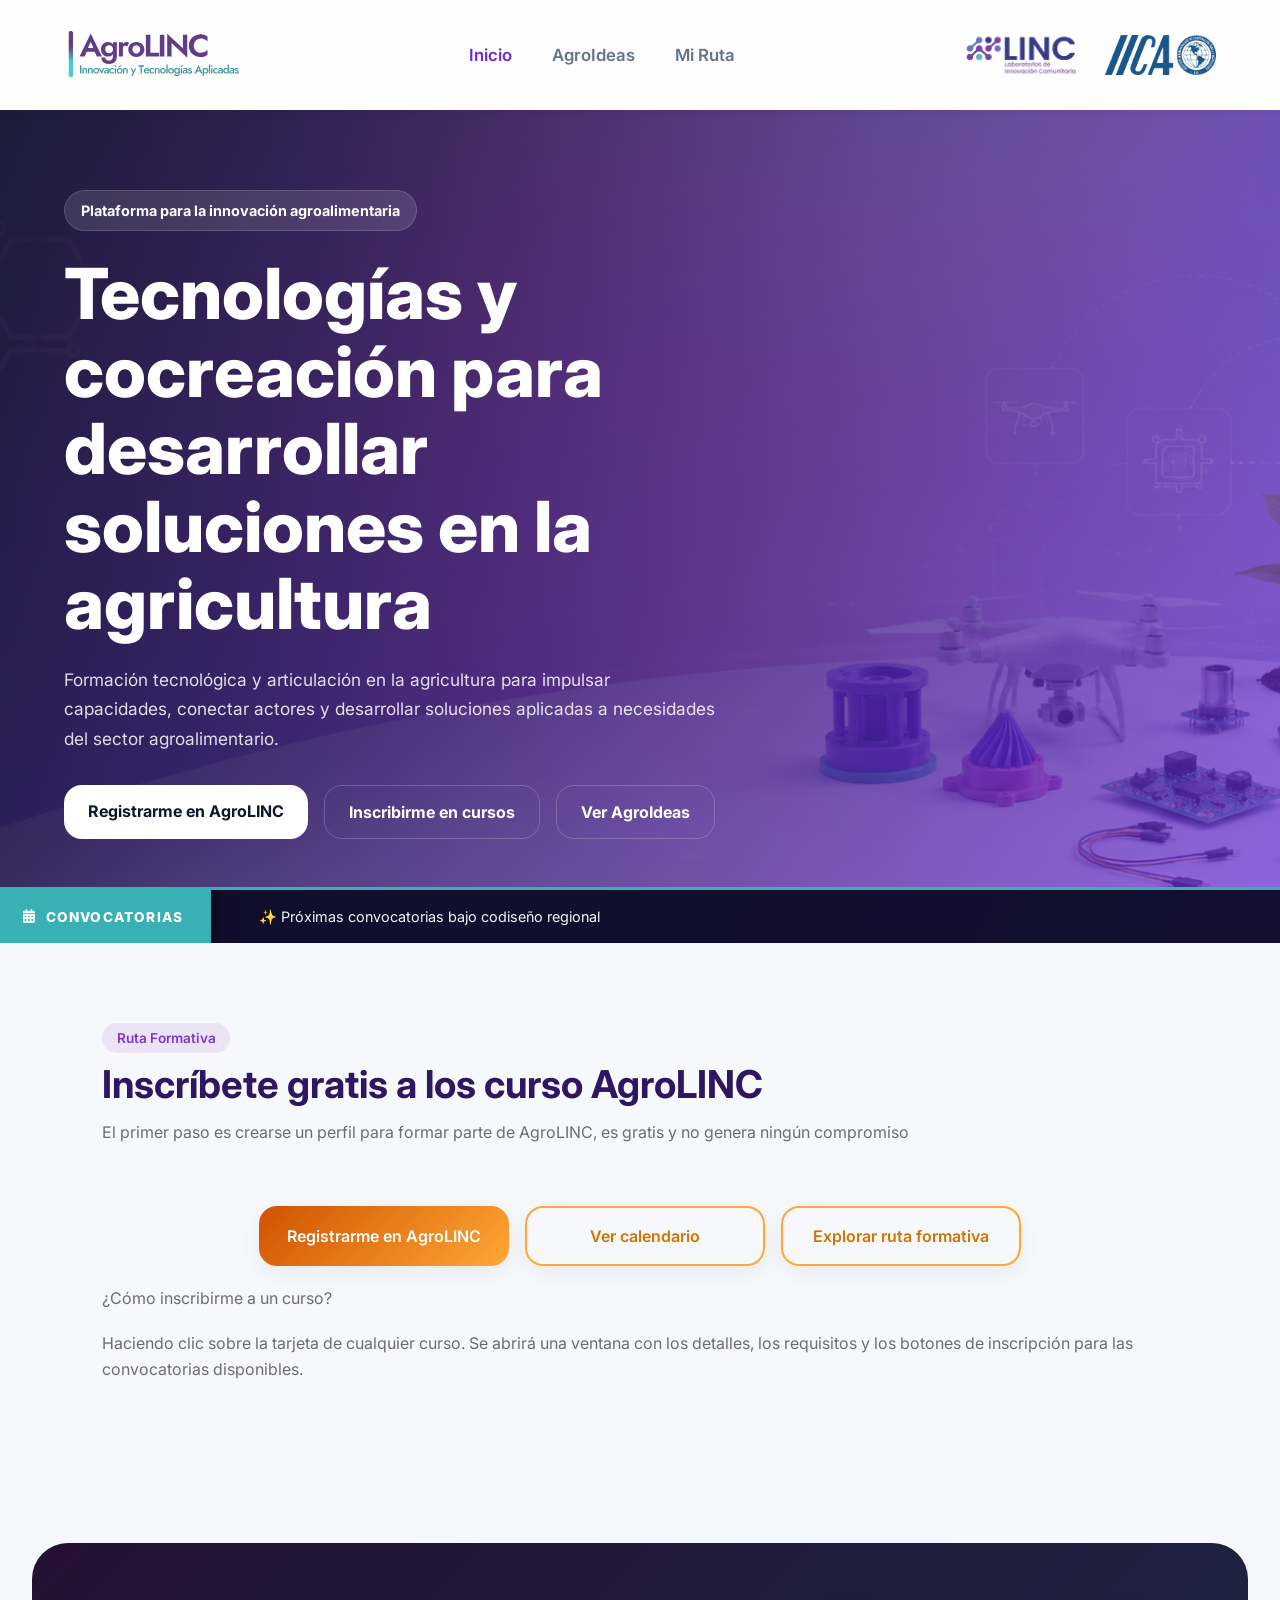
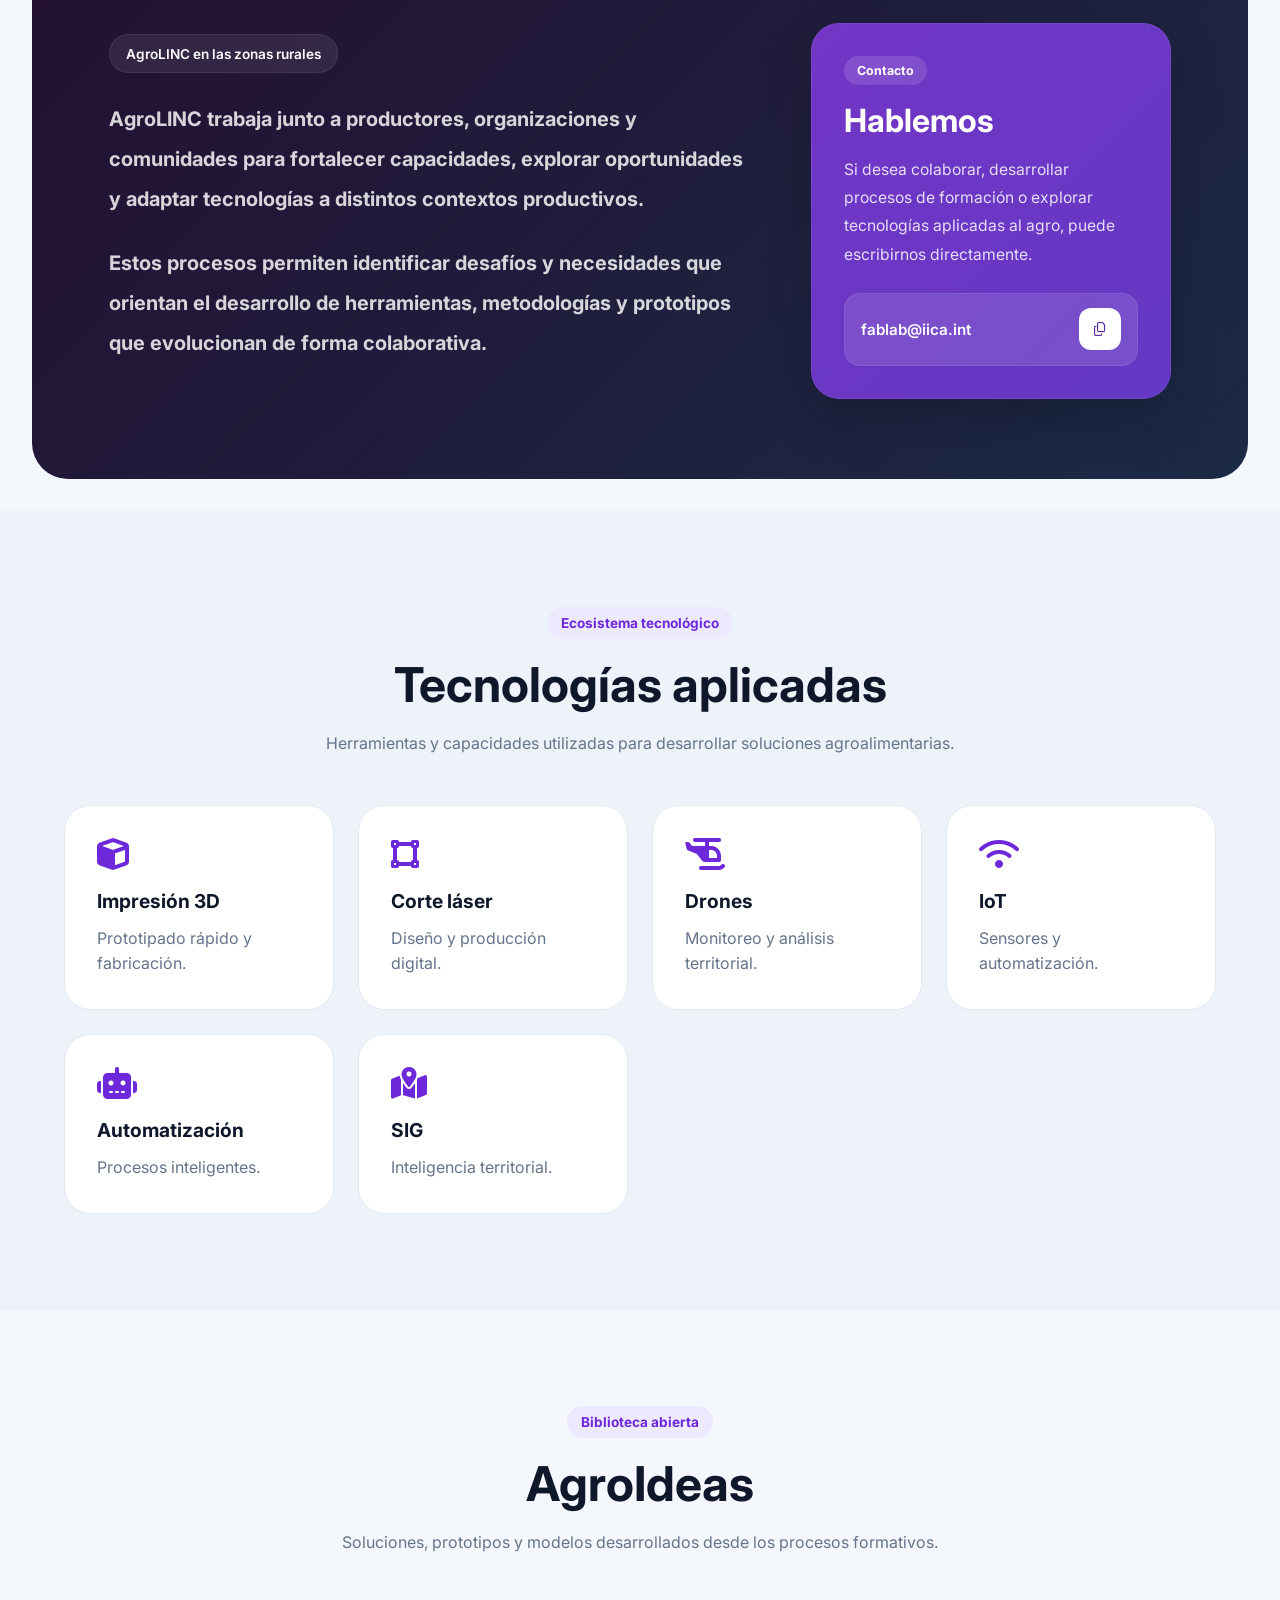
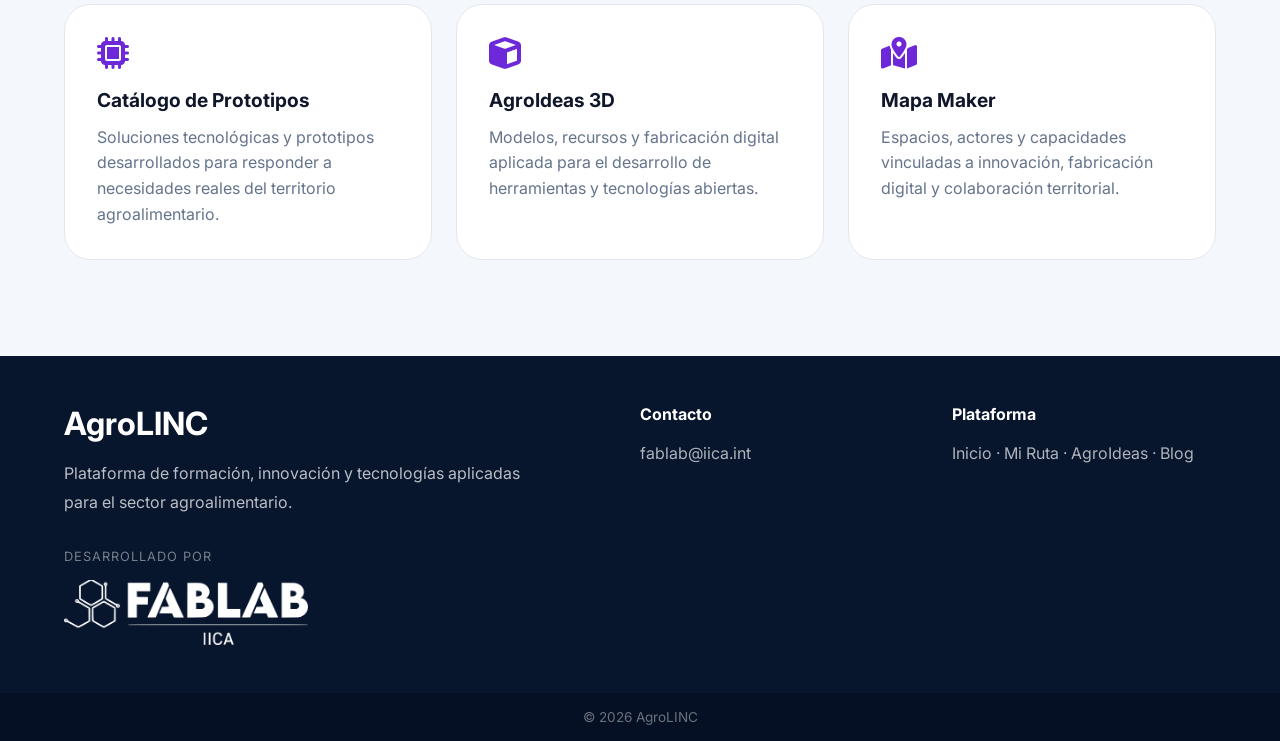
==== index.html @ 05f3bc38 "se mejora hero y barra de ultimos eventos" ====
<!DOCTYPE html>
<html lang="es">
  <head>
    <meta charset="UTF-8" />
    <meta name="viewport" content="width=device-width, initial-scale=1.0" />
    
    <title>AgroLINC | Plataforma de Innovación y Tecnologías Aplicadas – IICA</title>
    <meta name="description" content="AgroLINC es una plataforma enfocada en innovación, agricultura digital y gestión del conocimiento para el sector agroalimentario.">
    <link rel="canonical" href="https://fablabiica.github.io/AgroLINC/">
  
    <script type="application/ld+json">
    {
      "@context": "https://schema.org",
      "@type": "WebSite",
      "name": "AgroLINC",
      "alternateName": ["AgroLINC IICA", "Agrolinc"],
      "url": "https://fablabiica.github.io/AgroLINC/"
    }
    </script>
  
    <script type="application/ld+json">
    {
      "@context": "https://schema.org",
      "@type": "Organization",
      "name": "AgroLINC",
      "url": "https://fablabiica.github.io/AgroLINC/",
      "logo": "https://fablabiica.github.io/AgroLINC/assets/icons/favicon-512.png",
      "description": "Plataforma de Innovación y Agricultura Digital"
    }
    </script>
  
    <link rel="icon" href="./favicon.ico" sizes="any">
    <link rel="shortcut icon" href="./favicon.ico" type="image/x-icon">
    
    <link rel="icon" type="image/png" sizes="48x48" href="./assets/icons/favicon-192.png"> 
    <link rel="icon" type="image/png" sizes="192x192" href="./assets/icons/favicon-192.png">
    <link rel="icon" type="image/png" sizes="512x512" href="./assets/icons/favicon-512.png">
    <link rel="icon" type="image/svg+xml" href="./assets/icons/favicon.svg">
    
    <link rel="manifest" href="./manifest.json" />
    <meta name="application-name" content="AgroLINC">
    <meta itemprop="name" content="AgroLINC">
  
    <meta property="og:site_name" content="AgroLINC">
    <meta property="og:title" content="AgroLINC | Innovación y Tecnologías Aplicadas">
    <meta property="og:description" content="Plataforma para fortalecer capacidades e impulsar innovación agrícola.">
    <meta property="og:url" content="https://fablabiica.github.io/AgroLINC/">
    <meta property="og:type" content="website">
    
    <meta property="og:image" content="https://fablabiica.github.io/AgroLINC/assets/images/agrolinc.png">
    <meta property="og:image:type" content="image/png">
    <meta property="og:image:width" content="1200">
    <meta property="og:image:height" content="630">
  
    <link rel="preconnect" href="https://fonts.googleapis.com">
    <link rel="preconnect" href="https://fonts.gstatic.com" crossorigin>
    <link href="https://fonts.googleapis.com/css2?family=Inter:wght@400;500;600;700;800&display=swap" rel="stylesheet" />
    <link rel="stylesheet" href="https://cdnjs.cloudflare.com/ajax/libs/font-awesome/6.5.1/css/all.min.css" />
    <link rel="stylesheet" href="css/index.css" />
  </head>

<body>




<!-- HEADER -->
<header class="topbar">

  <div class="logo-wrap">
    <img
      src="assets/images/agrolinc.svg"
      alt="AgroLINC"
      class="institution-logo agrolinc-logo"
    >
  </div>

  <button class="menu-toggle" id="menuToggle" aria-label="Abrir menú">
    <span></span>
    <span></span>
    <span></span>
  </button>

  <nav class="nav" id="mainNav">
    <a href="#" class="active">Inicio</a>
    <a href="./agroideas.html">AgroIdeas</a>
    <a href="./ruta.html" >Mi Ruta</a>
    
  </nav>

  <div class="institution-right">
    <a href="https://www.micitt.go.cr/micitt/laboratorios-de-innovacion-comunitaria" target="_blank" rel="noopener noreferrer">
      <img
        src="assets/images/micitt.png"
        alt="Laboratorios LINC"
        class="institution-logo linc-logo"
      >
    </a>
    <a href="https://iica.int/es/" target="_blank" rel="noopener noreferrer">
      <img
        src="assets/images/iica-azul.png"
        alt="IICA"
        class="institution-logo iica-logo"
      >
    </a>
    
  </div>

</header>
  <!-- HERO -->
  <section class="hero">
  
    <div class="hero-overlay"></div>
  
    <div class="hero-grid">
  
      <div class="hero-content">
        <span class="hero-tag">
          Plataforma para la innovación agroalimentaria
        </span>
        <h1>
          Tecnologías y cocreación para desarrollar soluciones en la agricultura
        </h1>
        <p>
          Formación tecnológica y articulación en la agricultura para impulsar capacidades, conectar actores y desarrollar soluciones aplicadas a necesidades del sector agroalimentario.
        </p>
  
        <div class="hero-actions">
          <a href="https://forms.gle/3hsVm6HF35N531JG7" class="primary-btn">
            Registrarme en AgroLINC
          </a>
          <a href="#Inscripcion" class="secondary-btn">
            Inscribirme en cursos
          </a>
          <a href="./agroideas.html" class="secondary-btn">
            Ver AgroIdeas
          </a>
        </div>
      </div>
  
      <div class="hero-panel" id="kpiContainer">
        </div>
  
    </div> <div class="courses-ticker-wrap">
      <div class="ticker-title">
        <i class="fa-solid fa-calendar-days"></i> Convocatorias
      </div>
      <div class="ticker-track" id="tickerTrack">
        </div>
    </div>
  
  </section> 

  
 <!-- =========================================
     RUTA FORMATIVA | AgroLINC
========================================= -->

<section class="learning-path">

  <div class="path-header" id="Inscripcion">

    <span class="section-tag">
      Ruta Formativa
    </span>

    <h2>
      Inscríbete gratis a los curso AgroLINC
    </h2>

    <p>
      El primer paso es crearse un perfil para formar parte de AgroLINC, es gratis y no genera ningún compromiso
    </p>

    
<br>
<div class="acciones">
  <a
    href="https://forms.gle/3hsVm6HF35N531JG7"
    class="agrolinc-card-link agrolinc-card-link--principal"
    target="_blank"
  >
    Registrarme en AgroLINC
  </a>

  <a
    href="#"
    id="btnCalendario"
    data-img="assets/images/calendario.jpg"
    class="agrolinc-card-link"
  >
    Ver calendario
  </a>

  <a
    href="#"
    id="btnRuta"
    data-img="assets/images/ruta.jpg"
    class="agrolinc-card-link"
  >
    Explorar ruta formativa
  </a>
</div>
    <br>
    <p>
      ¿Cómo inscribirme a un curso? 
    </p>

    <br>

    <p>
      Haciendo clic sobre la tarjeta de cualquier curso. Se abrirá una ventana con los detalles, los requisitos y los botones de inscripción para las convocatorias disponibles.
    </p>

  </div>

  <!-- GRID -->
  <div
    class="path-grid"
    id="pathGrid"
  ></div>

</section>

<!-- =========================================
     MODAL
========================================= -->

<div
  class="course-modal"
  id="courseModal"
>

  <div class="modal-overlay"></div>

  <div class="modal-content">

    <button
      class="modal-close"
      id="closeModal"
    >
      <i class="fa-solid fa-xmark"></i>
    </button>

    <span
      class="modal-stage"
      id="modalStage"
    >
      Etapa 1
    </span>

    <h3 id="modalTitle">
      Curso
    </h3>

    <p
      class="modal-description"
      id="modalDescription"
    >
      Descripción del curso
    </p>

  </div>

</div>
  <!-- CONEXIÓN -->

  <div class="routes-connection">

    <div class="connection-layout">
  
      <!-- TEXTO -->
      <div class="connection-content">
  
        <span class="connection-badge">
          AgroLINC en las zonas rurales
        </span>
  
        <h2>
          AgroLINC trabaja junto a productores,
          organizaciones y comunidades para
          fortalecer capacidades, explorar
          oportunidades y adaptar tecnologías
          a distintos contextos productivos.
        </h2>
  
        <h2>
          Estos procesos permiten identificar
          desafíos y necesidades que orientan
          el desarrollo de herramientas,
          metodologías y prototipos que
          evolucionan de forma colaborativa.
        </h2>
  
      </div>
  
      <!-- CONTACTO -->
      <div class="contact-card">
  
        <span class="contact-label">
          Contacto
        </span>
  
        <h3>
          Hablemos
        </h3>
  
        <p>
          Si desea colaborar, desarrollar
          procesos de formación o explorar
          tecnologías aplicadas al agro,
          puede escribirnos directamente.
        </p>
  
        <div class="copy-mail">
  
          <span id="mailText">
            fablab@iica.int
          </span>
  
          <button
            class="copy-btn"
            id="copyBtn"
          >
            <i class="fa-regular fa-copy"></i>
          </button>
  
        </div>
  
      </div>
  
    </div>
  
  </div>

</section>

  <!-- TECNOLOGIAS -->
  <section class="section alt-section">

    <div class="section-title">

      <span class="section-badge">
        Ecosistema tecnológico
      </span>

      <h2>
        Tecnologías aplicadas
      </h2>

      <p>
        Herramientas y capacidades utilizadas para
        desarrollar soluciones agroalimentarias.
      </p>

    </div>

    <div class="tech-grid">

      <div class="tech-card">

        <i class="fa-solid fa-cube"></i>

        <h4>Impresión 3D</h4>

        <p>
          Prototipado rápido y fabricación.
        </p>

      </div>

      <div class="tech-card">

        <i class="fa-solid fa-vector-square"></i>

        <h4>Corte láser</h4>

        <p>
          Diseño y producción digital.
        </p>

      </div>

      <div class="tech-card">

        <i class="fa-solid fa-helicopter"></i>

        <h4>Drones</h4>

        <p>
          Monitoreo y análisis territorial.
        </p>

      </div>

      <div class="tech-card">

        <i class="fa-solid fa-wifi"></i>

        <h4>IoT</h4>

        <p>
          Sensores y automatización.
        </p>

      </div>

      <div class="tech-card">

        <i class="fa-solid fa-robot"></i>

        <h4>Automatización</h4>

        <p>
          Procesos inteligentes.
        </p>

      </div>

      <div class="tech-card">

        <i class="fa-solid fa-map-location-dot"></i>

        <h4>SIG</h4>

        <p>
          Inteligencia territorial.
        </p>

      </div>

    </div>

  </section>

  <!-- AGROIDEAS -->
  <section class="section" id="ideas">

    <div class="section-title">

      <span class="section-badge">
        Biblioteca abierta
      </span>

      <h2>
        AgroIdeas
      </h2>

      <p>
        Soluciones, prototipos y modelos
        desarrollados desde los procesos formativos.
      </p>

    </div>

    

    <div class="tech-grid">

      <div class="tech-card">

        <i class="fa-solid fa-microchip"></i>
  
        <h4>Catálogo de Prototipos</h4>
  
        <p>
          Soluciones tecnológicas y prototipos desarrollados para responder a necesidades reales del territorio agroalimentario.
        </p>
  
      </div>

      <div class="tech-grid">

        <div class="tech-card">
  
          <i class="fa-solid fa-cube"></i>
    
          <h4>AgroIdeas 3D</h4>
    
          <p>
            Modelos, recursos y fabricación digital aplicada para el desarrollo de herramientas y tecnologías abiertas.
          </p>
    
        </div>
  
      </div>

      <div class="tech-grid">

        <div class="tech-card">
  
          <i class="fa-solid fa-map-location-dot"></i>
    
          <h4>Mapa Maker</h4>
    
          <p>
            Espacios, actores y capacidades vinculadas a innovación, fabricación digital y colaboración territorial.
          </p>
    
        </div>
  
      </div>

    </div>

  </section>

  <!-- TERRITORIO -->
  <!-- <section class="section alt-section" id="territorio">

    <div class="territory-box">

      <div class="territory-content">

        <span class="section-badge">
          Territorio conectado
        </span>

        <h2>
          Innovación conectada
          al territorio
        </h2>

        <p>
          AgroLINC integra formación,
          tecnología y oportunidades
          reales para fortalecer capacidades
          locales y procesos de innovación.
        </p>

      </div>

      <div class="territory-visual">

        <div class="node node-1"></div>
        <div class="node node-2"></div>
        <div class="node node-3"></div>

      </div>

    </div>

  </section> -->

  <!-- FOOTER -->
  <footer class="footer">

    <div class="footer-brand">
  
      <h3>
        AgroLINC
      </h3>
  
      <p>
        Plataforma de formación, innovación y tecnologías aplicadas para el sector agroalimentario.
      </p>
  
      <div class="footer-institution">
  
        <span>
          Desarrollado por
        </span>
  
        <div class="footer-logos">
  
          <img style="height: 65px;"
            src="assets/images/fablab.png"
            alt="FabLab"
          >
  
          
  
        </div>
  
      </div>
  
    </div>
  
    <div class="footer-col">
  
      <strong>
        Contacto
      </strong>
  
      <p>
        fablab@iica.int
      </p>
  
    </div>
  
    <div class="footer-col">
  
      <strong>
        Plataforma
      </strong>
  
      <p>
        Inicio · Mi Ruta · AgroIdeas · Blog
      </p>
  
    </div>
  
  </footer>
  
  <div class="footer-bottom">
  
    © 2026 AgroLINC
  
  </div>
  <script src="js/data.js"></script>
  <script src="js/index.js"></script>
</body>
</html>
---- css/index.css ----
/* =========================================================
   1. ROOT, RESETS & VARIABLES GLOBALES
========================================================= */
:root {
  --primary: #6d28d9;
  --primary-dark: #581c87;
  --accent: #06b6d4;
  --success: #10b981;
  --bg: #f4f7fb;
  --surface: #ffffff;
  --surface-2: #f8fafc;
  --text: #0f172a;
  --muted: #64748b;
  --border: #e2e8f0;
  --shadow: 0 10px 30px rgba(15, 23, 42, .06);
}

* {
  margin: 0;
  padding: 0;
  box-sizing: border-box;
}

html {
  scroll-behavior: smooth;
  scroll-padding-top: 7rem; 
}

body {
  font-family: 'Inter', sans-serif;
  background: var(--bg);
  color: var(--text);
  overflow-x: hidden;
}

img {
  max-width: 100%;
  display: block;
}

button, input {
  font-family: inherit;
}

/* =========================================================
   2. COMPONENTES ESTRUCTURALES Y BOTONES
========================================================= */
.section {
  padding: 6rem 5%;
}

.alt-section {
  background: #eef3fa;
}

.section-title {
  max-width: 760px;
  margin: 0 auto 3rem;
  text-align: center;
}

.section-title h2 {
  font-size: 3rem;
  margin-bottom: 1rem;
}

.section-title p {
  color: var(--muted);
  line-height: 1.7;
}

.section-badge {
  display: inline-block;
  background: #ede9fe;
  color: var(--primary);
  padding: .5rem .9rem;
  border-radius: 999px;
  font-size: .85rem;
  font-weight: 700;
  margin-bottom: 1rem;
}

.section-tag {
  display: inline-flex;
  align-items: center;
  gap: .5rem;
  padding: .45rem .9rem;
  border-radius: 999px;
  background: rgba(115, 54, 185, .1);
  color: #7a38d1;
  font-size: .85rem;
  font-weight: 600;
}

.primary-btn, .secondary-btn {
  text-decoration: none;
  padding: 1rem 1.5rem;
  border-radius: 18px;
  font-weight: 700;
  transition: .25s ease;
  border: none;
  cursor: pointer;
}

.primary-btn {
  background: white;
  color: var(--text);
}

.secondary-btn {
  border: 1px solid rgba(255, 255, 255, .2);
  color: white;
}

.primary-btn:hover, .secondary-btn:hover {
  transform: translateY(-3px);
}

.acciones {
  display: flex;
  flex-wrap: wrap;
  gap: 16px;
  justify-content: center;
  margin-top: 40px;
}

.agrolinc-card-link {
  display: inline-flex;
  align-items: center;
  justify-content: center;
  min-width: 240px;
  padding: 18px 28px;
  background: transparent;
  color: #cf7500;
  text-decoration: none;
  font-weight: 600;
  border-radius: 18px;
  border: 2px solid #ffa735;
  box-shadow: 0 8px 24px rgba(0,0,0,.06);
  transition: transform .2s ease, box-shadow .2s ease, border-color .2s ease;
}

.agrolinc-card-link:hover {
  transform: translateY(-3px);
  box-shadow: 0 14px 34px rgba(88,28,135,.14);
  border-color: #cf5300;
}

.agrolinc-card-link--principal {
  background: linear-gradient(135deg, #cf5300, #ffa735);
  color: white;
  border: none;
}

.agrolinc-card-link--principal:hover {
  box-shadow: 0 18px 40px rgba(88,28,135,.28);
}

/* =========================================================
   3. BARRA INSTITUCIONAL Y NAVEGACIÓN EN CABECERA
========================================================= */
.institution-bar {
  height: 57px;
  background: rgba(255,255,255,.96);
  border-bottom: 1px solid rgba(15,23,42,.08);
  display: flex;
  justify-content: flex-end;
  align-items: center;
  padding: 0 5%;
}

.topbar {
  position: sticky;
  top: 0;
  z-index: 500;
  height: 110px;
  display: flex;
  justify-content: space-between;
  align-items: center;
  padding: 0 5%;
  background: rgba(255, 255, 255, 0.88);
  backdrop-filter: blur(18px);
  box-shadow: 0 2px 10px rgba(0,0,0,0.05);
}

.logo-wrap {
  display: flex;
  align-items: center;
  gap: 1rem;
}

.institution-logo {
  height: auto;
  max-height: 55px; 
  object-fit: contain;
  opacity: .9;
  transition: .25s;
}

.institution-logo:hover { opacity: 1; }
.agrolinc-logo { max-height: 65px; }
.linc-logo { max-height: 67px; }
.iica-logo { max-height: 40px; }

.institution-right {
  display: flex;
  align-items: center;
  gap: 1.5rem;
}

.institution-divider {
  width: 1px;
  height: 35px;
  background-color: #cbd5e1;
}

.nav {
  display: flex;
  gap: 2.5rem;
}

.nav a {
  text-decoration: none;
  color: #64748b;
  font-weight: 600;
  font-size: 1.05rem;
  transition: .25s;
}

.nav a:hover, .nav a.active {
  color: #6d28d9;
}

.menu-toggle {
  display: none;
  flex-direction: column;
  justify-content: space-between;
  width: 30px;
  height: 21px;
  background: transparent;
  border: none;
  cursor: pointer;
  padding: 0;
  z-index: 600;
}

.menu-toggle span {
  width: 100%;
  height: 3px;
  background-color: #1e293b;
  border-radius: 4px;
  transition: all 0.3s ease;
}

.menu-toggle.open span:nth-child(1) { transform: translateY(9px) rotate(45deg); }
.menu-toggle.open span:nth-child(2) { opacity: 0; }
.menu-toggle.open span:nth-child(3) { transform: translateY(-9px) rotate(-45deg); }

/* =========================================================
   4. SECCIÓN HERO (PORTADA PRINCIPAL Y DINAMISMOS)
========================================================= */
.hero, .dashboard-hero {
  position: relative;
  overflow: hidden;
  background-image: url("../assets/images/hero.png");
  background-size: cover;
  background-position: center;
}

.hero-overlay, .dashboard-overlay {
  position: absolute;
  inset: 0;
  background: linear-gradient(120deg, rgba(15, 23, 42, .88), rgba(109, 40, 217, .68));
}

.hero {
  min-height: 85vh;
  display: flex;
  flex-direction: column; 
  justify-content: center;
  padding: 5rem 5% 0 5%; 
}

.hero-grid {
  position: relative;
  z-index: 2;
  width: 100%;
  display: grid;
  grid-template-columns: 1.2fr .8fr;
  gap: 4rem;
  align-items: center;
  flex: 1; 
  padding-bottom: 3rem;
}

.hero-content {
  position: relative;
  z-index: 2;
}

.hero-tag {
  display: inline-flex;
  align-items: center;
  padding: .7rem 1rem;
  border-radius: 999px;
  background: rgba(255, 255, 255, .12);
  border: 1px solid rgba(255, 255, 255, .14);
  color: white;
  font-size: .9rem;
  font-weight: 700;
  margin-bottom: 1.5rem;
}

.hero h1 {
  /* Mínimo: 2.2rem (en móviles), Preferido: 5.5vw (escala con la pantalla), Máximo: 4.5rem (en desktop) */
  font-size: clamp(2.2rem, 5.5vw, 4.5rem);
  line-height: 1.1;             /* Un interlineado ligeramente más cómodo cuando el texto se rompe en varias líneas */
  margin-bottom: 1.4rem;
  color: white;
  font-weight: 800;             /* Le da ese impacto visual fuerte de tipografía moderna */
}

.hero p {
  color: rgba(255, 255, 255, .85);
  font-size: 1.08rem;
  line-height: 1.7;
  max-width: 700px;
}

.hero-actions {
  display: flex;
  gap: 1rem;
  margin-top: 2rem;
}

/* KPIs Interactivos (Hero Panel) */
.hero-panel {
  position: relative;
  z-index: 2;
  display: flex;
  flex-direction: column;
  gap: 1.2rem;
}

.metric-card {
  display: flex;
  align-items: center;
  gap: 1rem;
  padding: 1.4rem;
  border-radius: 24px;
  background: rgba(255, 255, 255, .12);
  backdrop-filter: blur(14px);
  border: 1px solid rgba(255, 255, 255, .14);
  animation: kpiFadeUp 0.6s cubic-bezier(0.16, 1, 0.3, 1) both;
  transition: transform 0.4s cubic-bezier(0.175, 0.885, 0.32, 1.275), box-shadow 0.4s ease, background-color 0.3s ease;
  cursor: default;
}

.metric-card:hover {
  transform: translateY(-6px) scale(1.03);
  background-color: rgba(255, 255, 255, 0.2);
  box-shadow: 0 15px 35px rgba(0, 0, 0, 0.25), 0 0 15px rgba(109, 40, 217, 0.3);
}

.metric-icon {
  width: 58px;
  height: 58px;
  border-radius: 18px;
  background: linear-gradient(135deg, rgba(255, 255, 255, .2), rgba(255, 255, 255, .08));
  display: flex;
  align-items: center;
  justify-content: center;
  color: white;
  font-size: 1.3rem;
  transition: transform 0.35s cubic-bezier(0.175, 0.885, 0.32, 1.275);
}

.metric-card:hover .metric-icon {
  transform: scale(1.15) rotate(5deg);
}

.metric-card strong {
  display: block;
  color: white;
  font-size: 1.8rem;
}

.metric-card span {
  color: rgba(255, 255, 255, .8);
}

@keyframes kpiFadeUp {
  from { opacity: 0; transform: translateY(15px); }
  to { opacity: 1; transform: translateY(0); }
}

/* =========================================================
   5. FRANJA MÓVIL DE CONVOCATORIAS (TICKER)
========================================================= */
.courses-ticker-wrap {
  width: auto;                  /* Cambiado de 100% a auto para que el margen negativo funcione */
  margin-left: -6%;           /* Rompe el padding izquierdo del Hero */
  margin-right: -6%;          /* Rompe el padding derecho del Hero */
  margin-top: auto;             /* La sigue empujando al fondo del Hero */
  background: rgba(15, 12, 41, 0.96);
  backdrop-filter: blur(10px);
  border-top: 3px solid #39b0b4;
  height: 56px;
  display: flex;
  align-items: center;
  overflow: hidden;
  z-index: 30;
  position: relative; 
  margin-top: auto;   
}

.ticker-title {
  background: #39b0b4;
  color: #ffffff;
  padding: 0 1.75rem;
  height: 100%;
  display: flex;
  align-items: center;
  gap: 0.6rem;
  font-weight: 800;
  font-size: 0.85rem;
  text-transform: uppercase;
  letter-spacing: 1.2px;
  z-index: 40;
  box-shadow: 6px 0 15px rgba(0, 0, 0, 0.4);
  white-space: nowrap;
}

.ticker-track {
  display: flex;
  width: 100%;
  height: 100%;
  align-items: center;
}

.ticker-content-loop {
  display: flex;
  align-items: center;
  white-space: nowrap;
  animation: marqueeContinuous 45s linear infinite; 
}

.courses-ticker-wrap:hover .ticker-content-loop {
  animation-play-state: paused;
}

.ticker-item {
  display: inline-flex;
  align-items: center;
  padding: 0 3rem;
  color: #f1f5f9;
  font-size: 0.9rem;
}

.ticker-badge {
  font-size: 0.7rem;
  font-weight: 800;
  padding: 0.25rem 0.65rem;
  border-radius: 4px;
  margin-right: 0.9rem;
  letter-spacing: 0.5px;
}

.ticker-badge.status-open { background: #16a34a; color: #ffffff; }
.ticker-badge.status-danger { background: #dc2626; color: #ffffff; }
.ticker-badge.status-alert { background: #2563eb; color: #ffffff; }

.ticker-course-name {
  color: #ffffff;
  font-weight: 600;
  letter-spacing: 0.3px;
}

.ticker-separator {
  margin: 0 1.25rem;
  color: rgba(255, 255, 255, 0.25);
}

.ticker-slots {
  color: #cbd5e1;
  font-size: 0.85rem;
  display: inline-flex;
  align-items: center;
  gap: 0.35rem;
}

.ticker-action-btn {
  margin-left: 1.25rem;
  background: rgba(255, 255, 255, 0.1);
  border: 1px solid rgba(255, 255, 255, 0.25);
  color: #ffffff;
  padding: 0.25rem 0.8rem;
  border-radius: 6px;
  font-size: 0.75rem;
  font-weight: 700;
  text-decoration: none;
  transition: all 0.2s ease;
}

.ticker-action-btn:hover {
  background: #ffffff;
  color: #0f1229;
  border-color: #ffffff;
  box-shadow: 0 0 10px rgba(255,255,255,0.5);
}

@keyframes marqueeContinuous {
  0% { transform: translate3d(0, 0, 0); }
  100% { transform: translate3d(-100%, 0, 0); }
}

/* Search Box */
.search-box {
  display: flex;
  gap: 1rem;
  margin-top: 2rem;
  max-width: 700px;
}

.search-box input {
  flex: 1;
  border: none;
  outline: none;
  padding: 1rem 1.2rem;
  border-radius: 18px;
  font-size: 1rem;
  box-shadow: var(--shadow);
}

.search-box button {
  border: none;
  background: var(--primary);
  color: white;
  padding: 1rem 1.4rem;
  border-radius: 18px;
  font-weight: 700;
  cursor: pointer;
  transition: .25s ease;
}

.search-box button:hover {
  background: var(--primary-dark);
  transform: translateY(-2px);
}

/* =========================================================
   6. LÓGICA DE RUTAS FORMATIVAS (ROUTES DESIGN)
========================================================= */
.routes-layout {
  margin: 3rem auto 0;
  display: flex;
  flex-direction: column;
  gap: 1.5rem;
}

.route-block {
  display: grid;
  grid-template-columns: 280px 1fr;
  overflow: hidden;
  border-radius: 32px;
  background: white;
  border: 1px solid #e2e8f0;
  box-shadow: 0 10px 30px rgba(15,23,42,.05);
  transition: .3s ease;
}

.route-block:hover {
  transform: translateY(-4px);
  box-shadow: 0 20px 50px rgba(15,23,42,.08);
}

.route-side {
  position: relative;
  padding: 2.5rem 2rem;
  display: flex;
  flex-direction: column;
  justify-content: center;
  align-items: flex-start;
  gap: 1rem;
  color: white;
}

.technical-side { background: linear-gradient(180deg, #562e6b, #44266d, #255995); }
.territorial-side { background: linear-gradient(180deg, #122d12, #1c482d, #6b6f26); }

.route-side i { font-size: 2.5rem; opacity: .95; }
.route-side span { font-size: 1.5rem; font-weight: 800; line-height: 1.1; }

.route-main {
  padding: 2.5rem;
  display: flex;
  flex-direction: column;
  justify-content: center;
}

.route-main h3 { font-size: 2rem; margin-bottom: 1rem; color: #0f172a; }
.route-main p { color: #64748b; line-height: 1.9; font-size: 1rem; max-width: 760px; }

.route-tags {
  display: flex;
  flex-wrap: wrap;
  gap: .8rem;
  margin-top: 2rem;
}

.route-tags span {
  padding: .7rem 1rem;
  border-radius: 999px;
  background: #f8fafc;
  border: 1px solid #e2e8f0;
  color: #334155;
  font-size: .9rem;
  font-weight: 600;
}

.route-connector {
  position: relative;
  height: 70px;
  display: flex;
  align-items: center;
  justify-content: center;
}

.connector-line {
  position: absolute;
  width: 2px;
  height: 100%;
  background: linear-gradient(180deg, rgba(109,40,217,.25), rgba(34,197,94,.25));
}

.connector-center {
  position: relative;
  z-index: 2;
  width: 58px;
  height: 58px;
  border-radius: 50%;
  background: white;
  border: 1px solid #e2e8f0;
  display: flex;
  align-items: center;
  justify-content: center;
  box-shadow: 0 10px 25px rgba(15,23,42,.08);
}

.connector-center i { color: var(--primary); font-size: 1.1rem; }

.routes-connection {
  position: relative;
  margin: 2rem;
  padding: 5rem 6%;
  border-radius: 36px;
  overflow: hidden;
  background: linear-gradient(135deg, #241032, #1b2a46);
}

.connection-layout {
  position: relative;
  z-index: 2;
  display: grid;
  grid-template-columns: minmax(0, 1fr) 360px;
  gap: 4rem;
  align-items: center;
}

.connection-content { max-width: 760px; }

.connection-badge {
  display: inline-flex;
  align-items: center;
  padding: .65rem 1rem;
  border-radius: 999px;
  background: rgba(255,255,255,.08);
  border: 1px solid rgba(255,255,255,.08);
  color: white;
  font-size: .85rem;
  font-weight: 600;
  margin-bottom: 1.6rem;
}

.connection-content h2 {
  color: rgba(255,255,255,.82);
  font-size: 1.25rem;
  line-height: 2;
  margin-bottom: 1.5rem;
}

.tech-grid {
  display: grid;
  grid-template-columns: repeat(auto-fit, minmax(250px, 1fr));
  gap: 1.5rem;
}

.tech-card {
  background: white;
  border-radius: 26px;
  padding: 2rem;
  border: 1px solid var(--border);
  transition: .3s ease;
}

.tech-card:hover {
  transform: translateY(-6px);
  box-shadow: var(--shadow);
}

.tech-card i { font-size: 2rem; color: var(--primary); margin-bottom: 1.2rem; }
.tech-card h4 { margin-bottom: .8rem; font-size: 1.2rem; }
.tech-card p { color: var(--muted); line-height: 1.6; }

/* =========================================================
   7. RENDERIZADO DE CAMINOS DE APRENDIZAJE (LEARNING PATH)
========================================================= */
.learning-path {
  padding: 5rem 8%;
  background: #f7f8fc;
}

.path-header { margin-bottom: 3rem; }
.path-header h2 { font-size: 2.4rem; color: #2e1760; margin-top: .5rem; margin-bottom: .8rem; }
.path-header p { color: #6d6d6d; line-height: 1.6; }

.path-grid { display: flex; flex-direction: column; gap: 1.5rem; }
.path-stage { display: flex; flex-direction: column; gap: .8rem; }

.stage-title {
  margin: 0;
  font-size: .95rem;
  font-weight: 700;
  color: var(--primary);
  text-transform: uppercase;
  letter-spacing: .08em;
}

.path-row {
  display: grid;
  grid-template-columns: repeat(auto-fit, minmax(280px, 1fr));
  gap: 1rem;
}

.course-node {
  width: 100%;
  min-height: 110px;
  position: relative;
  border: none;
  background: #5b2ca0;
  color: white;
  padding: 1.4rem;
  border-radius: 22px;
  text-align: center;
  cursor: pointer;
  transition: transform .25s ease, box-shadow .25s ease;
  box-shadow: 0 10px 25px rgba(90,44,160,.18);
}

.course-node:hover {
  transform: translateY(-5px);
  box-shadow: 0 18px 35px rgba(90, 44, 160, .25);
}

.course-node::before {
  content: "";
  position: absolute;
  inset: 0;
  border-radius: inherit;
  background: radial-gradient(circle at top right, rgba(255,255,255,.18), transparent 40%);
}

.course-node small { display: block; opacity: .8; margin-bottom: .4rem; font-size: .8rem; }
.course-node strong { display: block; font-size: 1rem; line-height: 1.4; }
.course-node p { color: rgb(210, 210, 210); }

/* =========================================================
   8. DASHBOARD / ARQUITECTURA DE PERFIL DE USUARIO
========================================================= */
.dashboard-hero {
  min-height: 48vh;
  display: flex;
  align-items: center;
  justify-content: center;
  padding: 4rem 2rem;
  margin-bottom: 2rem;
}

.dashboard-content { position: relative; z-index: 2; }
.dashboard-hero h1 { color: white; font-size: 3.6rem; line-height: 1.05; margin-bottom: 1.4rem; }
.dashboard-hero p { color: rgba(255, 255, 255, .85); font-size: 1.08rem; line-height: 1.7; max-width: 700px; }

.main-wrapper {
  max-width: 1400px;
  margin: -70px auto 0;
  padding: 0 2rem 4rem;
  display: grid;
  grid-template-columns: 340px 1fr;
  gap: 2rem;
  position: relative;
  z-index: 5;
}

.profile-card, .courses-section {
  background: white;
  border-radius: 32px;
  padding: 2rem;
  box-shadow: var(--shadow);
}

.profile-top { display: flex; gap: 1rem; align-items: center; }

.profile-avatar {
  width: 84px;
  height: 84px;
  border-radius: 28px;
  background: linear-gradient(135deg, var(--primary), var(--accent));
  display: flex;
  align-items: center;
  justify-content: center;
  color: white;
  font-size: 1.5rem;
  font-weight: 800;
}

.profile-label { color: var(--muted); font-size: .85rem; }
.progress-wrap { margin-top: 2rem; }
.progress-top { display: flex; justify-content: space-between; margin-bottom: .7rem; font-weight: 700; }

.progress-bar {
  height: 12px;
  border-radius: 999px;
  background: #e2e8f0;
  overflow: hidden;
}

.progress-fill {
  width: 0%;
  height: 100%;
  background: linear-gradient(90deg, var(--primary), var(--accent));
  transition: .5s ease;
}

.stats-grid { display: grid; grid-template-columns: 1fr 1fr; gap: 1rem; margin-top: 2rem; }
.mini-stat { background: #f8fafc; border: 1px solid var(--border); border-radius: 24px; padding: 1.3rem; text-align: center; }
.mini-stat strong { display: block; color: var(--primary); font-size: 2rem; }

.legend { display: flex; flex-direction: column; gap: 1rem; margin-top: 2rem; }
.legend-item { display: flex; align-items: center; gap: .8rem; color: var(--muted); }
.dot { width: 14px; height: 14px; border-radius: 50%; }
.completed-dot { background: var(--success); }
.available-dot { background: var(--primary); }
.locked-dot { background: #cbd5e1; }

.section-header { display: flex; justify-content: space-between; align-items: flex-end; gap: 2rem; margin-bottom: 2rem; }
.courses-grid { display: grid; grid-template-columns: repeat(auto-fit, minmax(260px, 1fr)); gap: 1.3rem; }

.course-card {
  background: white;
  border-radius: 26px;
  padding: 1.4rem;
  border: 1px solid var(--border);
  transition: .3s ease;
}

.course-card:hover { transform: translateY(-4px); box-shadow: var(--shadow); }
.course-top { display: flex; justify-content: space-between; align-items: center; margin-bottom: 1rem; }
.course-status { padding: .4rem .8rem; border-radius: 999px; font-size: .78rem; font-weight: 700; }

.course-card.completed { border-color: rgba(16, 185, 129, .2); background: linear-gradient(180deg, rgba(16, 185, 129, .05), white); }
.course-status.completed { background: rgba(16, 185, 129, .12); color: var(--success); }
.course-card.available { border-color: rgba(109, 40, 217, .2); }
.course-status.available { background: rgba(109, 40, 217, .12); color: var(--primary); }
.course-card.locked { opacity: .55; }
.course-status.locked { background: #f1f5f9; color: #64748b; }

/* =========================================================
   9. VISTA EXCLUSIVA DE AGROIDEAS
========================================================= */
.agroideas-page { background: linear-gradient(180deg, #f4f7fb 0%, #eef2ff 100%); }

.ideas-hero {
  position: relative;
  min-height: 62vh;
  display: flex;
  align-items: center;
  justify-content: center;
  padding: 7rem 5% 5rem;
  overflow: hidden;
  background: radial-gradient(circle at top left, rgba(91, 33, 182, .18), transparent 30%),
              radial-gradient(circle at bottom right, rgba(6, 182, 212, .16), transparent 35%),
              linear-gradient(135deg, #0f172a, #111827);
}

.ideas-hero::before {
  content: "";
  position: absolute;
  inset: 0;
  background-image: linear-gradient(rgba(255, 255, 255, .03) 1px, transparent 1px), linear-gradient(90deg, rgba(255, 255, 255, .03) 1px, transparent 1px);
  background-size: 42px 42px;
  opacity: .5;
}

.ideas-hero-content { position: relative; z-index: 2; width: 100%; max-width: 900px; text-align: center; }
.ideas-hero h1 { font-size: 4.5rem; line-height: 1; color: white; margin-bottom: 1.5rem; }
.ideas-hero p { max-width: 700px; margin: 0 auto; color: rgba(255, 255, 255, .78); font-size: 1.08rem; line-height: 1.8; }

.ideas-search { display: flex; gap: 1rem; max-width: 760px; margin: 2.5rem auto 0; }
.ideas-search-input { flex: 1; display: flex; align-items: center; gap: .9rem; padding: .4rem .5rem .4rem 1.2rem; border-radius: 22px; background: white; box-shadow: 0 12px 30px rgba(0, 0, 0, .18); }
.ideas-search-input input { flex: 1; border: none; outline: none; background: transparent; font-size: 1rem; padding: 1rem 0; }

#explorarBtn { border: none; padding: 1rem 1.5rem; border-radius: 22px; background: linear-gradient(135deg, var(--primary), var(--accent)); color: white; font-weight: 700; cursor: pointer; }
.ideas-tags { display: flex; flex-wrap: wrap; justify-content: center; gap: .8rem; margin-top: 2rem; margin-bottom: 2rem; }
.ideas-tags span { padding: .65rem 1rem; border-radius: 999px; background: rgba(255, 255, 255, .08); border: 1px solid rgba(255, 255, 255, .08); color: #dbe4f0; font-size: .9rem; font-weight: 600; }

.catalog-filters { display: flex; flex-wrap: wrap; gap: .8rem; margin-top: 2rem; justify-content: center; }
.filter-btn, .catalog-filter { border: none; padding: .9rem 1.3rem; border-radius: 14px; background: rgba(255,255,255,.12); color: white; font-weight: 700; cursor: pointer; transition: .25s ease; backdrop-filter: blur(10px); }
.filter-btn:hover, .catalog-filter:hover { transform: translateY(-2px); background: rgba(255,255,255,.2); }
.filter-btn.active, .catalog-filter.active { background: linear-gradient(135deg, var(--primary), var(--accent)); color: white; }

.ideas-explorer { max-width: 1500px; margin-top: -70px; margin-inline: auto; padding: 0 5% 5rem; position: relative; z-index: 10; display: grid; grid-template-columns: 300px 1fr; gap: 2rem; }
.explorer-sidebar { position: sticky; top: 110px; height: fit-content; padding: 2rem; border-radius: 30px; background: white; box-shadow: 0 20px 60px rgba(15, 23, 42, .08); }
.explorer-menu { display: flex; flex-direction: column; gap: .8rem; margin-top: 2rem; }
.explorer-link { display: flex; align-items: center; gap: .9rem; width: 100%; border: none; padding: 1rem 1.1rem; border-radius: 18px; background: #f8fafc; color: #475569; font-weight: 600; cursor: pointer; transition: .25s ease; }
.explorer-link.active { background: linear-gradient(135deg, var(--primary), var(--accent)); color: white; }

.explorer-content { display: flex; flex-direction: column; gap: 2rem; }
.ideas-section { background: white; border-radius: 34px; padding: 2rem; box-shadow: 0 20px 60px rgba(15, 23, 42, .06); }
.ideas-section-top { display: flex; justify-content: space-between; align-items: flex-end; gap: 2rem; margin-bottom: 2rem; }
.ideas-section-top h2 { font-size: 2.1rem; }

.ideas-grid { display: grid; grid-template-columns: repeat(auto-fill, minmax(280px, 1fr)); gap: 1.5rem; align-items: stretch; }
.idea-card-v2 { background: white; border-radius: 24px; overflow: hidden; border: 1px solid #e7ecef; transition: .25s; display: flex; flex-direction: column; height: 100%; }
.idea-card-v2:hover { transform: translateY(-6px); box-shadow: 0 20px 40px rgba(0, 0, 0, .08); }
.idea-card-image { width: 100%; height: 220px; aspect-ratio: 16/10; overflow: hidden; background: #f1f5f9; }
.idea-card-image img { width: 100%; height: 100%; object-fit: cover; display: block; }
.idea-placeholder { width: 100%; height: 100%; display: flex; align-items: center; justify-content: center; font-size: 3rem; color: #5b7c65; }

.idea-card-body { padding: 1.4rem; display: flex; flex-direction: column; flex: 1; }
.idea-chip { display: inline-flex; padding: .35rem .8rem; border-radius: 999px; background: #eef5ef; color: #356245; font-size: .8rem; font-weight: 700; margin-bottom: 1rem; }
.idea-card-body h3 { font-size: 1.15rem; margin-bottom: .8rem; }
.idea-short-desc { color: #61707c; line-height: 1.6; margin-bottom: 1.2rem; min-height: 72px; display: -webkit-box; -webkit-line-clamp: 3; -webkit-box-orient: vertical; overflow: hidden; }

.idea-actions { margin-top: auto; display: flex; gap: .8rem; flex-wrap: wrap; }
.resource-btn { display: inline-flex; align-items: center; justify-content: center; padding: .8rem 1.1rem; border-radius: 12px; background: #1e8449; color: white; text-decoration: none; font-weight: 600; }
.resource-btn.secondary { background: #eef3ef; color: #1e8449; }

.ideas-pagination { display: flex; gap: .7rem; justify-content: center; margin-top: 2rem; flex-wrap: wrap; }
.page-btn { min-width: 42px; height: 42px; padding: 0 1rem; border-radius: 12px; border: none; background: #eef3ef; cursor: pointer; font-weight: 700; }
.page-btn.active { background: #1e8449; color: white; }

/* Contacto */
.contact-card { position: relative; padding: 2rem; border-radius: 28px; background: linear-gradient(135deg, rgba(123,56,209,.92), rgba(109,59,214,.88)); border: 1px solid rgba(255,255,255,.08); backdrop-filter: blur(10px); box-shadow: 0 20px 50px rgba(0,0,0,.18); }
.contact-label { display: inline-block; padding: .45rem .8rem; border-radius: 999px; background: rgba(255,255,255,.12); color: white; font-size: .78rem; font-weight: 700; margin-bottom: 1rem; }
.contact-card h3 { color: white; font-size: 2rem; margin-bottom: 1rem; }
.contact-card p { color: rgba(255,255,255,.84); line-height: 1.8; margin-bottom: 1.5rem; font-size: .98rem; }
.copy-mail { display: flex; align-items: center; justify-content: space-between; gap: 1rem; padding: .9rem 1rem; border-radius: 16px; background: rgba(255,255,255,.12); border: 1px solid rgba(255,255,255,.08); }
.copy-mail span { color: white; font-weight: 600; font-size: .95rem; }
.copy-btn { width: 42px; height: 42px; border: none; border-radius: 12px; background: white; color: #5b2ca0; cursor: pointer; transition: .2s ease; }
.copy-btn:hover { transform: scale(1.05); }

/* =========================================================
   10. MAPAS COSTA RICA (LEAFLET NATIVE REDESIGN)
========================================================= */
.map-card { overflow: hidden; border-radius: 28px; border: 1px solid #e2e8f0; }
#mapImpresoras, .leaflet-map { width: 100%; height: 520px; }
.leaflet-popup { width: 400px; }
.leaflet-popup-content { margin: 0 !important; width: 100% !important; }
.map-popup-compact { padding: 12px; text-align: center; display: flex; flex-direction: column; gap: 6px; box-sizing: border-box; }
.popup-img-thumb { width: 100%; height: 250px; object-fit: cover; border-radius: 8px; margin-bottom: 2px; display: block; }
.map-popup-compact h4.popup-title { margin: 4px 0 0 0 !important; font-size: 0.95rem !important; font-weight: 700; line-height: 1.3; color: #0f172a; }
.popup-region-sub { margin: 0 !important; font-size: 0.8rem; color: #64748b; }
.popup-modal-btn { background: #6d28d9; color: white; border: none; padding: 8px 12px; border-radius: 8px; font-size: 0.75rem; font-weight: 600; cursor: pointer; margin-top: 4px; width: 100%; transition: background 0.2s ease, transform 0.1s ease; }
.popup-modal-btn:hover { background: #5b21b6; transform: scale(1.02); }
.map-home-btn { background-color: #ffffff; color: #475569; width: 34px; height: 34px; border: 2px solid rgba(0, 0, 0, 0.2); border-radius: 4px; cursor: pointer; display: flex; align-items: center; justify-content: center; padding: 0; transition: background-color 0.2s ease, color 0.2s ease; }
.map-home-btn i { font-size: 0.95rem; }
.map-home-btn:hover { background-color: #f8fafc; color: #0f172a; }
.leaflet-top.leaflet-left .map-home-btn { margin-top: 6px !important; }

/* =========================================================
   11. SECCIÓN SLIDERS / BLOG NOTICIAS AgroLINC
========================================================= */
#blogContainer { max-width: 1100px; margin: 0 auto; padding: 4rem 5%; display: flex; flex-direction: column; gap: 4rem; }
.blog-post { background: white; border-radius: 30px; overflow: hidden; box-shadow: 0 20px 50px rgba(0, 0, 0, 0.06); }
.blog-slider { position: relative; width: 100%; height: clamp(320px, 55vw, 620px); overflow: hidden; background: #eef2f7; }
.blog-track { display: flex; position: relative; width: 100%; height: 100%; transition: transform 0.45s cubic-bezier(0.25, 1, 0.5, 1); will-change: transform; }
.blog-slide { flex: 0 0 100%; width: 100%; height: 100%; position: relative; }
.blog-slide img { width: 100%; height: 100%; object-fit: cover; display: block; }
.blog-arrow { position: absolute; top: 50%; transform: translateY(-50%); z-index: 10; width: 52px; height: 52px; border: none; border-radius: 50%; background: rgba(255, 255, 255, 0.92); cursor: pointer; font-size: 1.1rem; transition: 0.2s ease; box-shadow: 0 4px 12px rgba(0,0,0,0.1); }
.blog-arrow:hover { transform: translateY(-50%) scale(1.08); background: white; }
.blog-arrow.left { left: 24px; }
.blog-arrow.right { right: 24px; }
.blog-dots { position: absolute; left: 50%; bottom: 24px; transform: translateX(-50%); display: flex; gap: 0.6rem; z-index: 10; }
.blog-dot { width: 10px; height: 10px; border-radius: 999px; background: rgba(255, 255, 255, 0.45); cursor: pointer; transition: all 0.3s ease; }
.blog-dot.active { width: 34px; background: white; }
.blog-body { padding: 2.8rem 3rem; }
.blog-date { display: inline-flex; padding: 0.6rem 1rem; border-radius: 999px; background: rgba(109, 40, 217, 0.08); color: var(--primary); font-weight: 700; margin-bottom: 1rem; font-size: 0.9rem; }
.blog-title { font-size: clamp(1.8rem, 4vw, 2.8rem); line-height: 1.15; margin-bottom: 1.4rem; color: #0f172a; }
.blog-text { font-size: 1.06rem; line-height: 2; color: #61707c; max-width: 850px; }
#blogPagination { display: flex; justify-content: center; gap: 1rem; margin: 0 auto 5rem; flex-wrap: wrap; }
#blogPagination button, #blogPagination .page-btn { width: 50px; height: 50px; border: none; border-radius: 16px; background: white; cursor: pointer; font-weight: 700; box-shadow: 0 10px 20px rgba(0, 0, 0, 0.08); transition: all 0.2s ease; }
#blogPagination button.active, #blogPagination .page-btn.active { background: var(--primary); color: white; }

/* =========================================================
   12. MODAL DIALOGS ENGINE (CURSOS, IDEAS Y EXTRA GRANDE XL)
========================================================= */
.course-modal, #ideaModal, #courseModal {
  position: fixed;
  inset: 0;
  background-color: rgba(15, 23, 42, 0.6);
  backdrop-filter: blur(4px);
  display: none;
  align-items: center;
  justify-content: center;
  z-index: 2000;
  padding: 1.5rem;
  opacity: 0;
  pointer-events: none;
  transition: opacity 0.3s ease;
}

.course-modal.active, #ideaModal.open, #courseModal.active {
  display: flex;
  opacity: 1;
  pointer-events: auto;
}

/* Contenedor Base Interno */
.modal-content, .idea-modal-content, .modal-container {
  position: relative;
  background: white;
  padding: 2.5rem;
  border-radius: 24px;
  max-width: 650px;
  width: 100%;
  max-height: 85vh;
  display: flex;
  flex-direction: column;
  overflow: hidden;
  box-shadow: 0 25px 50px -12px rgba(0, 0, 0, 0.25);
  transform: translateY(20px);
  transition: transform 0.3s ease, max-width 0.3s ease;
  animation: modalSlideUp 0.3s cubic-bezier(0.16, 1, 0.3, 1) forwards;
  overflow-y: auto;
  -webkit-overflow-scrolling: touch;
}

@keyframes modalSlideUp {
  to { transform: translateY(0); }
}

/* MODIFICADOR DINÁMICO GIGANTE PARA CALENDARIOS EXTRAS */
#courseModal.modal-xl .modal-container,
.course-modal.modal-xl .modal-content {
  max-width: 1200px;
  width: 95%;
}

/* Zona del Header del Modal */
.modal-stage {
  display: inline-block;
  margin-bottom: 1rem;
  padding: .4rem .8rem;
  border-radius: 999px;
  background: rgba(125, 57, 216, .12);
  color: #7d39d8;
  font-size: .85rem;
  font-weight: 600;
  flex-shrink: 0;
}

.modal-content h3, .idea-modal-content h3 {
  font-size: 1.8rem;
  color: #2e1760;
  margin-bottom: 1rem;
  flex-shrink: 0;
}

.modal-close, .modal-close-btn {
  position: absolute;
  top: 1.25rem;
  right: 1.25rem;
  width: 38px;
  height: 38px;
  border: none;
  border-radius: 50%;
  background: #f1f5f9;
  cursor: pointer;
  display: flex;
  align-items: center;
  justify-content: center;
  font-size: 1.1rem;
  color: #64748b;
  z-index: 10;
  transition: 0.2s;
}

.modal-close:hover, .modal-close-btn:hover {
  background: #e2e8f0;
  color: #0f172a;
}

/* Caja de Scroll Interna Obligatoria */
.modal-description, #modalDescription {
  color: #555;
  line-height: 1.8;
  flex-grow: 1;
  overflow-y: auto;
  padding-right: 0.75rem;
  margin-top: 0.5rem;
  -webkit-overflow-scrolling: touch;
}

.modal-description::-webkit-scrollbar, #modalDescription::-webkit-scrollbar {
  width: 6px;
}
.modal-description::-webkit-scrollbar-track, #modalDescription::-webkit-scrollbar-track {
  background: #f1f1f1;
  border-radius: 10px;
}
.modal-description::-webkit-scrollbar-thumb, #modalDescription::-webkit-scrollbar-thumb {
  background: #cbd5e1;
  border-radius: 10px;
}

/* Componentes internos adicionales */
.modal-reqs {
  margin-top: 1.5rem;
  padding: 1rem;
  background: #f6f8fa;
  border-radius: 14px;
}

.modal-reqs h4, .modal-events h4 { margin-bottom: .75rem; }
.modal-events { z-index: 1000; margin-top: 2rem; }

.course-event {
  border-radius: 16px;
  padding: .9rem 1rem;
  margin-bottom: .75rem;
  border-left: 6px solid #d0d7de;
  background: #fafbfc;
}

.event-open { border-left-color: #2ea44f; }
.event-waiting { border-left-color: #f39c12; }
.event-closed { border-left-color: #8b949e; }

.event-date {
  display: inline-block;
  padding: .25rem .65rem;
  border-radius: 999px;
  background: #eef3ef;
  font-size: .85rem;
  font-weight: 600;
  margin-bottom: .6rem;
}

.event-status { display: inline-block; margin-bottom: .75rem; font-size: .85rem; font-weight: 600; }

.event-btn {
  display: inline-block;
  margin-top: 1rem;
  padding: .7rem 1rem;
  border-radius: 10px;
  background: var(--primary);
  color: white;
  text-decoration: none;
  font-weight: 600;
  transition: .2s ease;
}

.event-btn:hover { opacity: .9; }
.event-slots { font-size: 1.1rem; font-weight: 700; margin-top: .4rem; }

.status-confirmed { color: #1d9b50; font-weight: 700; }
.status-pending { color: #d28a00; font-weight: 700; }
.status-waiting { color: #2c77a0; font-weight: 700; }
.status-closed { color: #6b7280; font-weight: 700; }

/* =========================================================
   13. FOOTER (ESTILO OSCURO BASE)
========================================================= */
.footer {
  background: #07152d;
  color: white;
  padding: 3rem 5%;
  display: grid;
  grid-template-columns: 2fr 1fr 1fr;
  gap: 3rem;
}

.footer-brand h3 { font-size: 2rem; margin-bottom: 1rem; }
.footer-brand p { max-width: 460px; color: rgba(255,255,255,.72); line-height: 1.8; }
.footer-institution { margin-top: 2rem; }
.footer-institution span { display: block; margin-bottom: 1rem; font-size: .8rem; text-transform: uppercase; letter-spacing: .08em; color: rgba(255,255,255,.45); }

.footer-logos { display: flex; align-items: center; gap: 2rem; }
.footer-logos img { height: 34px; width: auto; object-fit: contain; transition: .25s; }
.footer-logos img:hover { opacity: 1; transform: translateY(-2px); }
.footer-logos img:last-child { height: 42px; }

.footer-col strong { display: block; margin-bottom: .9rem; }
.footer-col p { color: rgba(255,255,255,.68); line-height: 1.8; }

.footer-bottom {
  background: #061024;
  color: rgba(255,255,255,.4);
  text-align: center;
  padding: 1rem;
  font-size: .85rem;
}

/* =========================================================
   14. MEDIA QUERIES (SOPORTE RESPONSIVE INTEGRAL)
========================================================= */
@media (max-width: 1200px) {
  .hero-grid, .main-wrapper, .ideas-explorer, .territory-box {
    grid-template-columns: 1fr;
  }
  .explorer-sidebar {
    position: relative;
    top: auto;
  }
}

@media (max-width: 992px) {
  .institution-bar { justify-content: center; }
  .topbar { height: 80px; padding: 0 12px; justify-content: space-between; align-items: center; gap: 8px; }
  .agrolinc-logo { max-height: 40px; width: auto; }

  .menu-toggle { display: flex; margin-left: 0.2rem; margin-right: 0.2rem; flex-shrink: 0; }

  .nav {
    position: fixed;
    top: 80px;
    left: 0;
    width: 100%;
    background: #ffffff;
    flex-direction: column;
    gap: 0;
    box-shadow: 0 10px 15px -3px rgba(0, 0, 0, 0.1);
    transform: translateY(-150%);
    transition: transform 0.3s ease-in-out;
    z-index: 499;
  }

  .nav.open { transform: translateY(0); }
  .nav a { padding: 1.2rem 2rem; border-bottom: 1px solid #f1f5f9; width: 100%; box-sizing: border-box; text-align: left; }
  .institution-right { gap: 0.5rem; flex-shrink: 1; display: flex; align-items: center; }
  .iica-logo { max-height: 20px; width: auto; object-fit: contain; }
  .linc-logo { max-height: 32px; width: auto; object-fit: contain; }
  .institution-divider { display: none !important; }

  .route-block { grid-template-columns: 1fr; }
  .route-side { align-items: center; text-align: center; }
  .footer { grid-template-columns: 1fr; gap: 2rem; }
  .footer-logos { gap: 1.2rem; flex-wrap: wrap; }
}

@media (max-width: 768px) {
  html { scroll-padding-top: 4.5rem; }
 
  .dashboard-hero h1 { font-size: 2.2rem; }
  .section-title h2 { font-size: 2.4rem; }
  .hero, .ideas-hero { padding: 6rem 1.2rem 4rem; }
  .hero-grid { gap: 2rem; }

  .hero-actions, .search-box, .ideas-search, .idea-actions { flex-direction: column; }
  .ideas-search { margin-top: 2rem; }
  #explorarBtn, .search-box button, .resource-btn, .course-node { width: 100%; }

  .section { padding: 4rem 1rem; }
  .ideas-explorer { padding: 0 1rem 4rem; }
  .ideas-section { padding: 1.2rem; border-radius: 24px; }
  .ideas-section-top { flex-direction: column; align-items: flex-start; gap: 1rem; }
  .ideas-section-top h2 { font-size: 1.7rem; }

  .main-wrapper { padding: 0 1rem 3rem; }
  .profile-card, .courses-section { padding: 1.4rem; }
  .courses-grid, .ideas-grid, .tech-grid, .routes-grid, .path-row { grid-template-columns: 1fr; }

  .route-main { padding: 2rem 1.5rem; }
  .route-main h3 { font-size: 1.5rem; }
  .routes-connection { padding: 3rem 1.5rem; }
  .routes-connection h3 { font-size: 1.8rem; }
  
  .catalog-filters { justify-content: flex-start; }
  .idea-card-image { aspect-ratio: 16/9; }
  .modal-image { height: 220px; }
  #mapImpresoras { height: 380px; }
  .map-home-btn { width: 38px; height: 38px; }
  .map-home-btn i { font-size: 1.1rem; }
  .connection-layout { grid-template-columns: 1fr; gap: 2rem; }
  .contact-card { width: 100%; }

  #blogContainer { padding: 2rem 1rem; gap: 2.5rem; }
  .blog-body { padding: 2rem 1.5rem; }
  .blog-title { font-size: 1.6rem; }
  .blog-arrow { width: 44px; height: 44px; }
  .blog-arrow.left { left: 12px; }
  .blog-arrow.right { right: 12px; }
}

@media (max-width: 576px) {
  .modal-content, .modal-container { width: 95%; max-height: 88vh; padding: 2rem 1.2rem 1.5rem 1.2rem; border-radius: 20px; }
  .modal-content h3 { font-size: 1.4rem; margin-bottom: 0.5rem; padding-right: 2.5rem; }
  .modal-close, .modal-close-btn { top: 0.75rem; right: 0.75rem; width: 36px; height: 36px; }
}

@media (max-width: 480px) {
  
  .dashboard-hero h1 { font-size: 1.9rem; }
  .hero-tag, .section-badge { font-size: .75rem; }
  .idea-card-body { padding: 1rem; }
  .idea-short-desc { min-height: auto; }
}

/* =========================================================
   15. SISTEMA DE DISEÑO MAPA MAKER CON PANEL LATERAL
========================================================= */
.map-layout {
  display: grid;
  grid-template-columns: 1fr 340px; 
  gap: 1.5rem;
  background: white;
  border-radius: 28px;
  overflow: hidden;
}

.map-card {
  border: 1px solid var(--border);
  border-radius: 24px;
  overflow: hidden;
}

.map-details-sidebar {
  background: #f8fafc;
  border: 1px solid var(--border);
  border-radius: 24px;
  padding: 1.5rem;
  height: 520px;
}
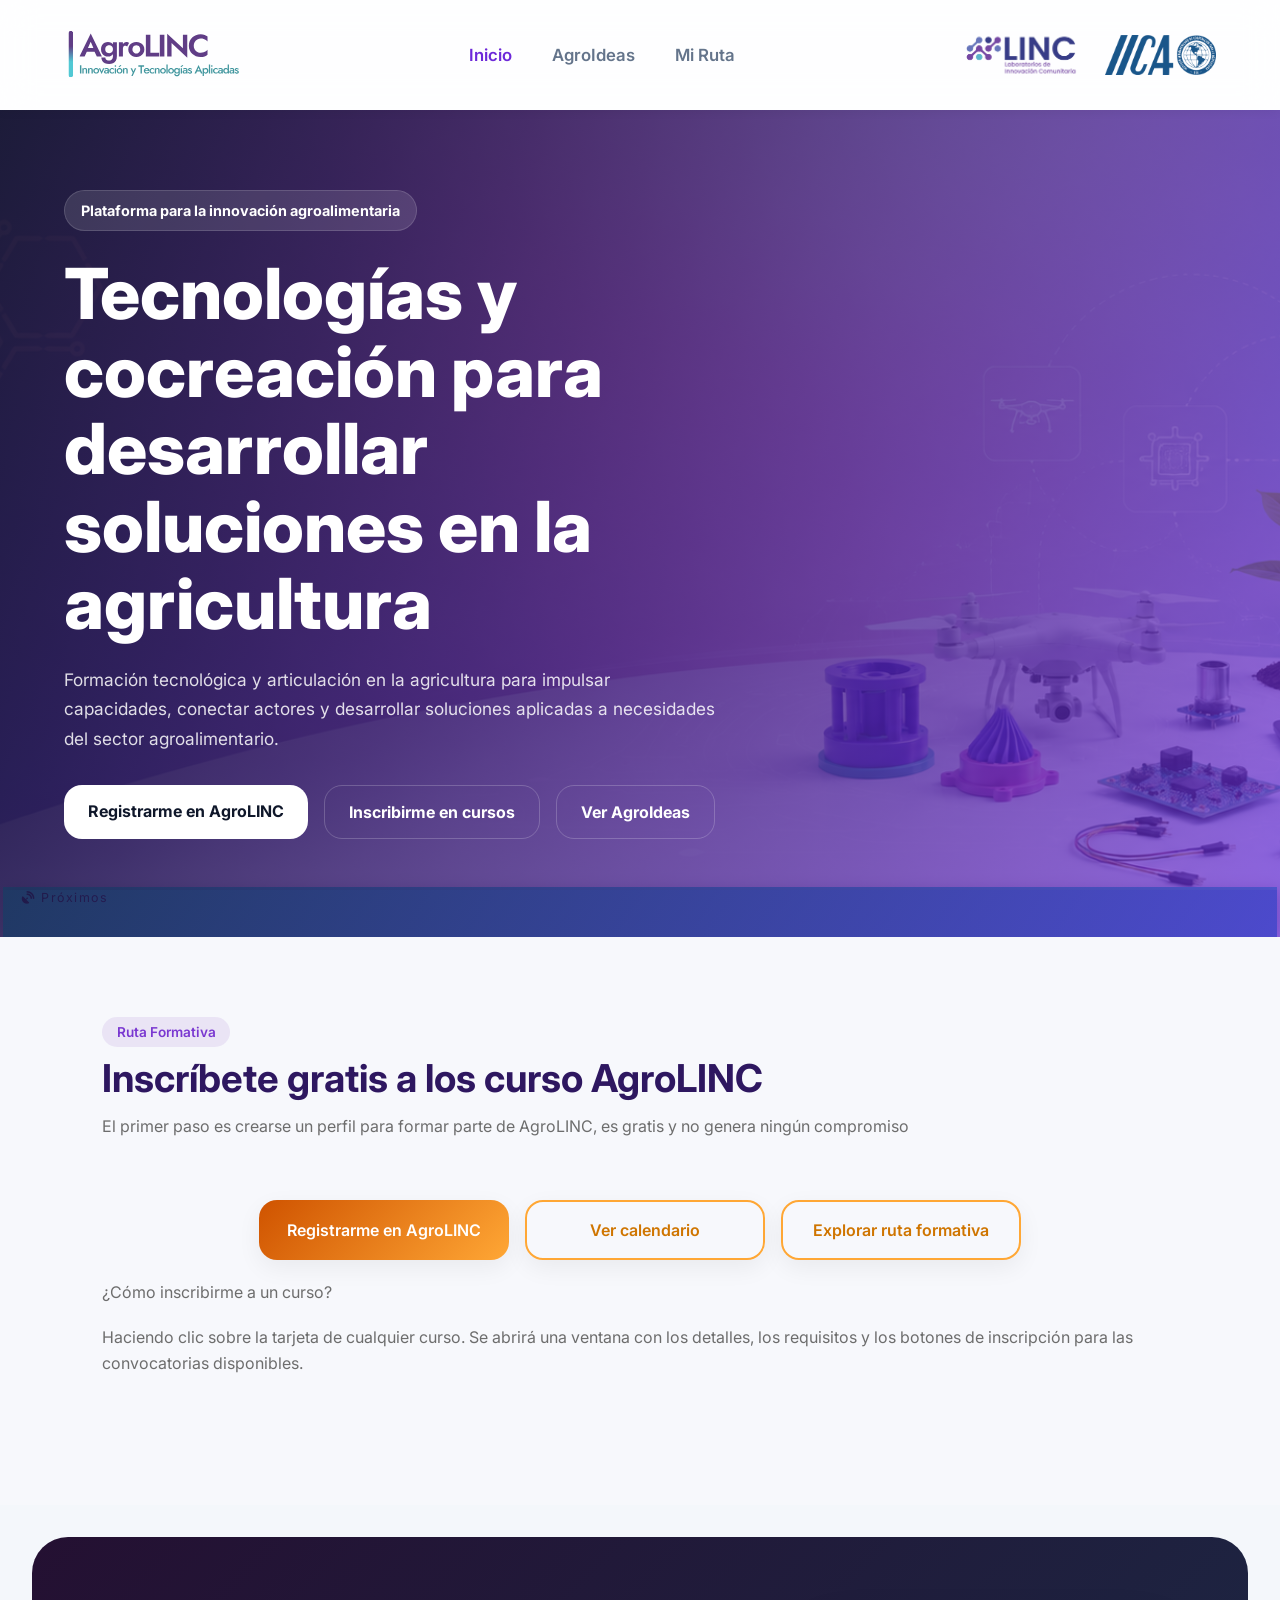
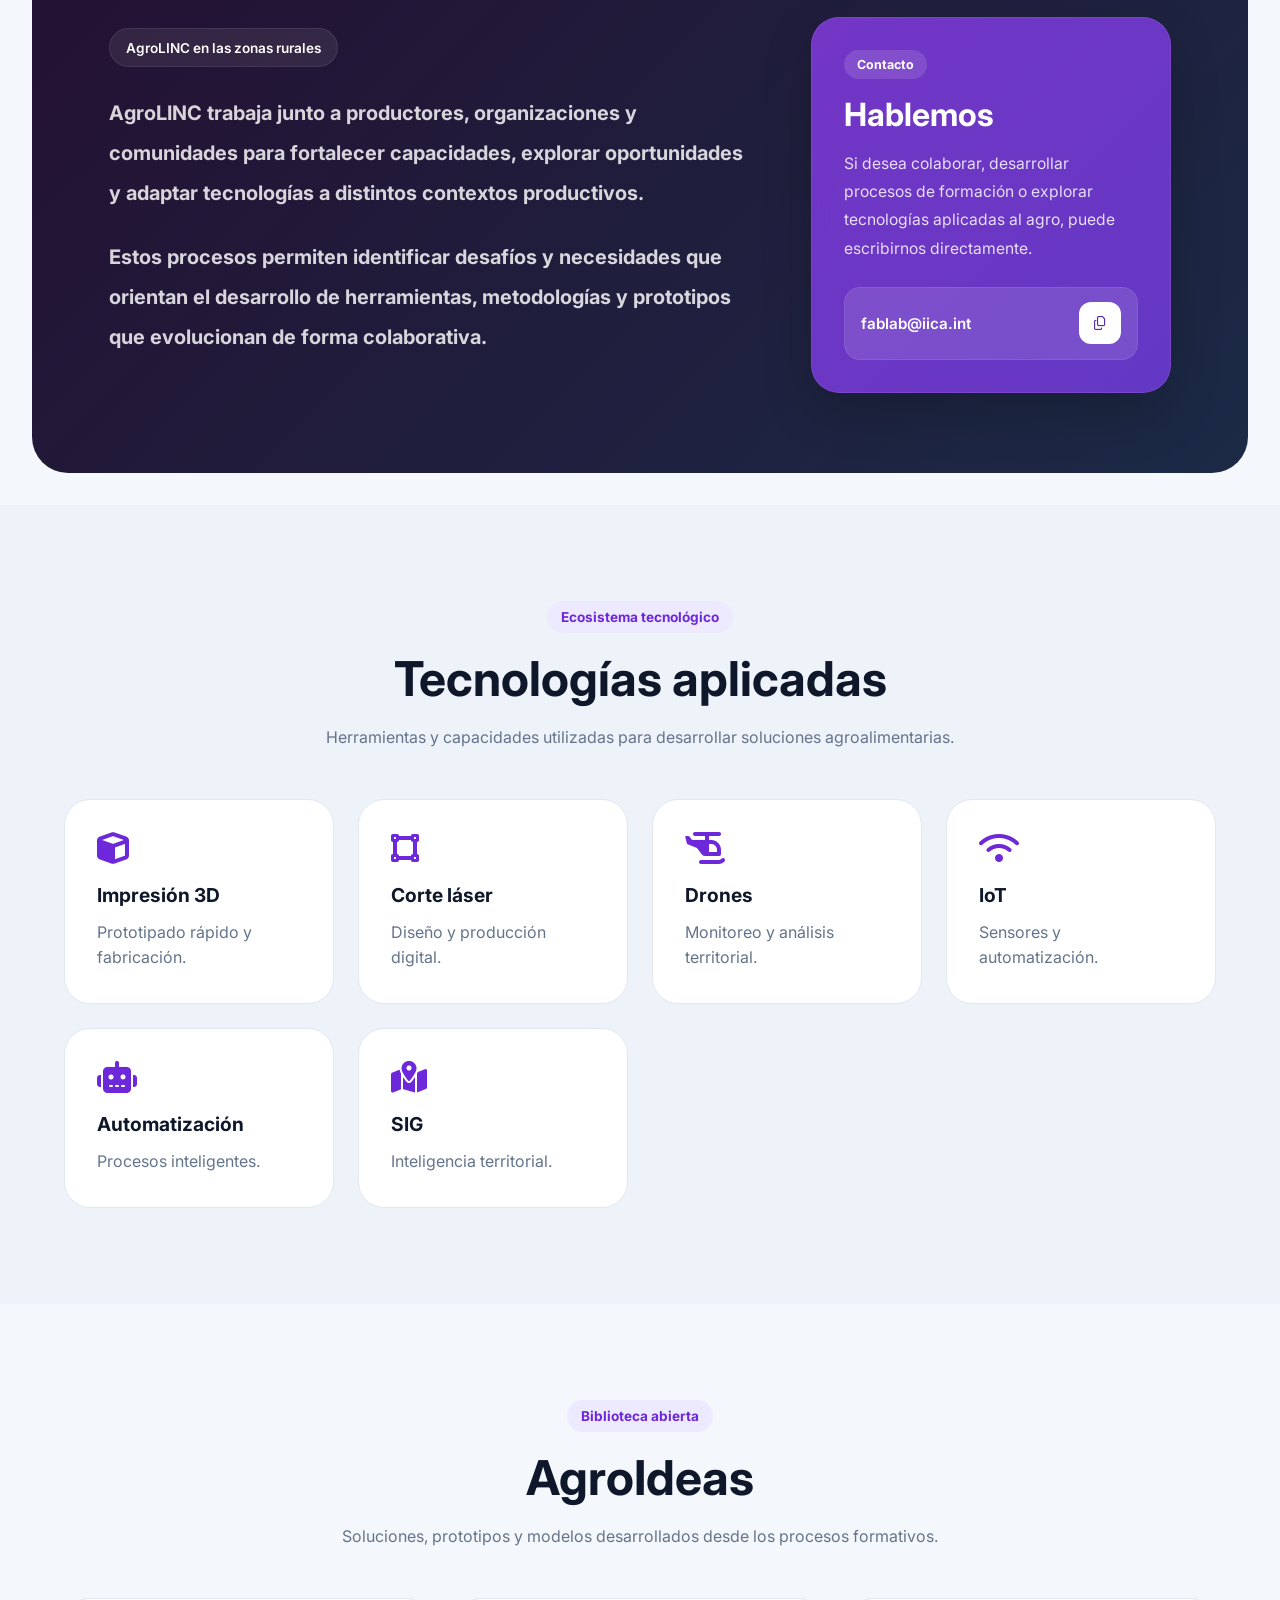
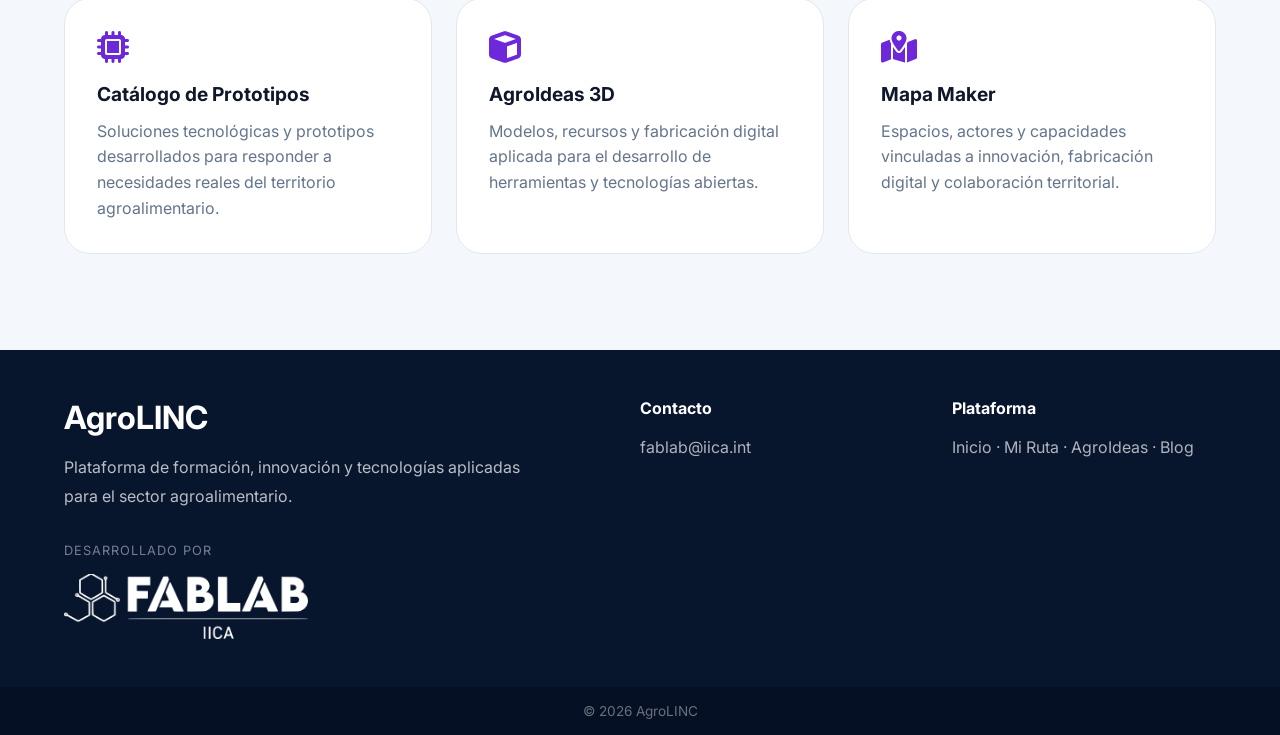
==== commit 0e6162d1: "se mejora hero y barra de ultimos eventos" ====
--- a/index.html
+++ b/index.html
@@ -141,9 +141,11 @@
       <div class="hero-panel" id="kpiContainer">
         </div>
   
-    </div> <div class="courses-ticker-wrap">
+    </div> 
+    <div class="courses-ticker-wrap">
+     <!-- Reemplaza el ticker-title viejo por este -->
       <div class="ticker-title">
-        <i class="fa-solid fa-calendar-days"></i> Convocatorias
+        <i class="fa-solid fa-satellite-dish fa-pulse"></i> <span>Próximos</span>
       </div>
       <div class="ticker-track" id="tickerTrack">
         </div>
--- a/css/index.css
+++ b/css/index.css
@@ -397,38 +397,59 @@
 /* =========================================================
    5. FRANJA MÓVIL DE CONVOCATORIAS (TICKER)
 ========================================================= */
+/* La barra principal con tu nuevo color estético */
 .courses-ticker-wrap {
-  width: auto;                  /* Cambiado de 100% a auto para que el margen negativo funcione */
-  margin-left: -6%;           /* Rompe el padding izquierdo del Hero */
-  margin-right: -6%;          /* Rompe el padding derecho del Hero */
-  margin-top: auto;             /* La sigue empujando al fondo del Hero */
-  background: rgba(15, 12, 41, 0.96);
-  backdrop-filter: blur(10px);
-  border-top: 3px solid #39b0b4;
-  height: 56px;
-  display: flex;
-  align-items: center;
-  overflow: hidden;
-  z-index: 30;
-  position: relative; 
-  margin-top: auto;   
-}
-
+  width: auto;                  /* Permite los márgenes negativos en el Hero */
+  margin-left: -5.3%;           
+  margin-right: -5.3%;          
+  margin-top: auto;             
+  background: rgba(11, 19, 43, 0.96); /* Un fondo ligeramente más azulado/oscuro que combina con el cian */
+  backdrop-filter: blur(10px)[cite: 2];
+  border-top: 3px solid #11c7c7; /* Tu nuevo color cian impecable */
+  height: 50px;                 /* Ligeramente más esbelta (de 56px a 50px) para pantallas móviles */
+  display: flex[cite: 2];
+  align-items: center[cite: 2];
+  overflow: hidden[cite: 2];
+  z-index: 30[cite: 2];
+  position: relative[cite: 2]; 
+}
+
+/* El indicador izquierdo ultra optimizado */
 .ticker-title {
-  background: #39b0b4;
-  color: #ffffff;
-  padding: 0 1.75rem;
+  background: linear-gradient(135deg, #11c7c7, #0891b2); /* Degradado cian tecnológico */
+  color: #ffffff[cite: 2];
+  padding: 0 1.2rem;            /* Padding más ajustado */
   height: 100%;
-  display: flex;
-  align-items: center;
-  gap: 0.6rem;
-  font-weight: 800;
-  font-size: 0.85rem;
-  text-transform: uppercase;
-  letter-spacing: 1.2px;
-  z-index: 40;
-  box-shadow: 6px 0 15px rgba(0, 0, 0, 0.4);
-  white-space: nowrap;
+  display: flex[cite: 2];
+  align-items: center[cite: 2];
+  gap: 0.5rem;                  
+  font-weight: 800[cite: 2];
+  font-size: 0.78rem;           /* Tipografía un toque más pequeña y elegante */
+  text-transform: uppercase[cite: 2];
+  letter-spacing: 1.5px;        /* Mayor tracking para compensar el tamaño */
+  z-index: 40[cite: 2];
+  box-shadow: 4px 0 15px rgba(0, 0, 0, 0.3);
+  white-space: nowrap[cite: 2];
+}
+
+/* El botón de acción dentro del bucle también lo hacemos más compacto */
+.ticker-action-btn {
+  margin-left: 0.8rem;
+  background: rgba(17, 199, 199, 0.15);
+  border: 1px solid #11c7c7;
+  color: #11c7c7;
+  padding: 0.2rem 0.6rem;
+  border-radius: 6px[cite: 2];
+  font-size: 0.7rem;
+  font-weight: 700[cite: 2];
+  text-decoration: none[cite: 2];
+  transition: all 0.2s ease[cite: 2];
+}
+
+.ticker-action-btn:hover {
+  background: #11c7c7;
+  color: #0f1229;
+  box-shadow: 0 0 10px rgba(17, 199, 199, 0.4);
 }
 
 .ticker-track {
@@ -442,7 +463,7 @@
   display: flex;
   align-items: center;
   white-space: nowrap;
-  animation: marqueeContinuous 45s linear infinite; 
+  animation: marqueeContinuous 40s linear infinite; 
 }
 
 .courses-ticker-wrap:hover .ticker-content-loop {
@@ -489,25 +510,7 @@
   gap: 0.35rem;
 }
 
-.ticker-action-btn {
-  margin-left: 1.25rem;
-  background: rgba(255, 255, 255, 0.1);
-  border: 1px solid rgba(255, 255, 255, 0.25);
-  color: #ffffff;
-  padding: 0.25rem 0.8rem;
-  border-radius: 6px;
-  font-size: 0.75rem;
-  font-weight: 700;
-  text-decoration: none;
-  transition: all 0.2s ease;
-}
-
-.ticker-action-btn:hover {
-  background: #ffffff;
-  color: #0f1229;
-  border-color: #ffffff;
-  box-shadow: 0 0 10px rgba(255,255,255,0.5);
-}
+
 
 @keyframes marqueeContinuous {
   0% { transform: translate3d(0, 0, 0); }
@@ -1263,7 +1266,7 @@
  
   .dashboard-hero h1 { font-size: 2.2rem; }
   .section-title h2 { font-size: 2.4rem; }
-  .hero, .ideas-hero { padding: 6rem 1.2rem 4rem; }
+  
   .hero-grid { gap: 2rem; }
 
   .hero-actions, .search-box, .ideas-search, .idea-actions { flex-direction: column; }
@@ -1300,6 +1303,25 @@
   .blog-arrow { width: 44px; height: 44px; }
   .blog-arrow.left { left: 12px; }
   .blog-arrow.right { right: 12px; }
+
+  .ticker-title {
+    padding: 0 0.8rem;         /* Espacio mínimo indispensable */
+  }
+  
+  /* Escondemos el texto dejamos SOLO el icono parpadeante */
+  /* Esto ahorra casi 80px de espacio en pantalla, dejando el paso libre al texto corrido */
+  .ticker-title span {
+    display: none;
+  }
+  
+  .ticker-title i {
+    font-size: 1.1rem;         /* Hacemos el icono un poquito más grande para que sea el protagonista */
+  }
+
+  .ticker-item {
+    padding: 0 1.5rem;         /* Reduce la distancia entre cursos para que se vean más rápido en móvil */
+  }
+
 }
 
 @media (max-width: 576px) {
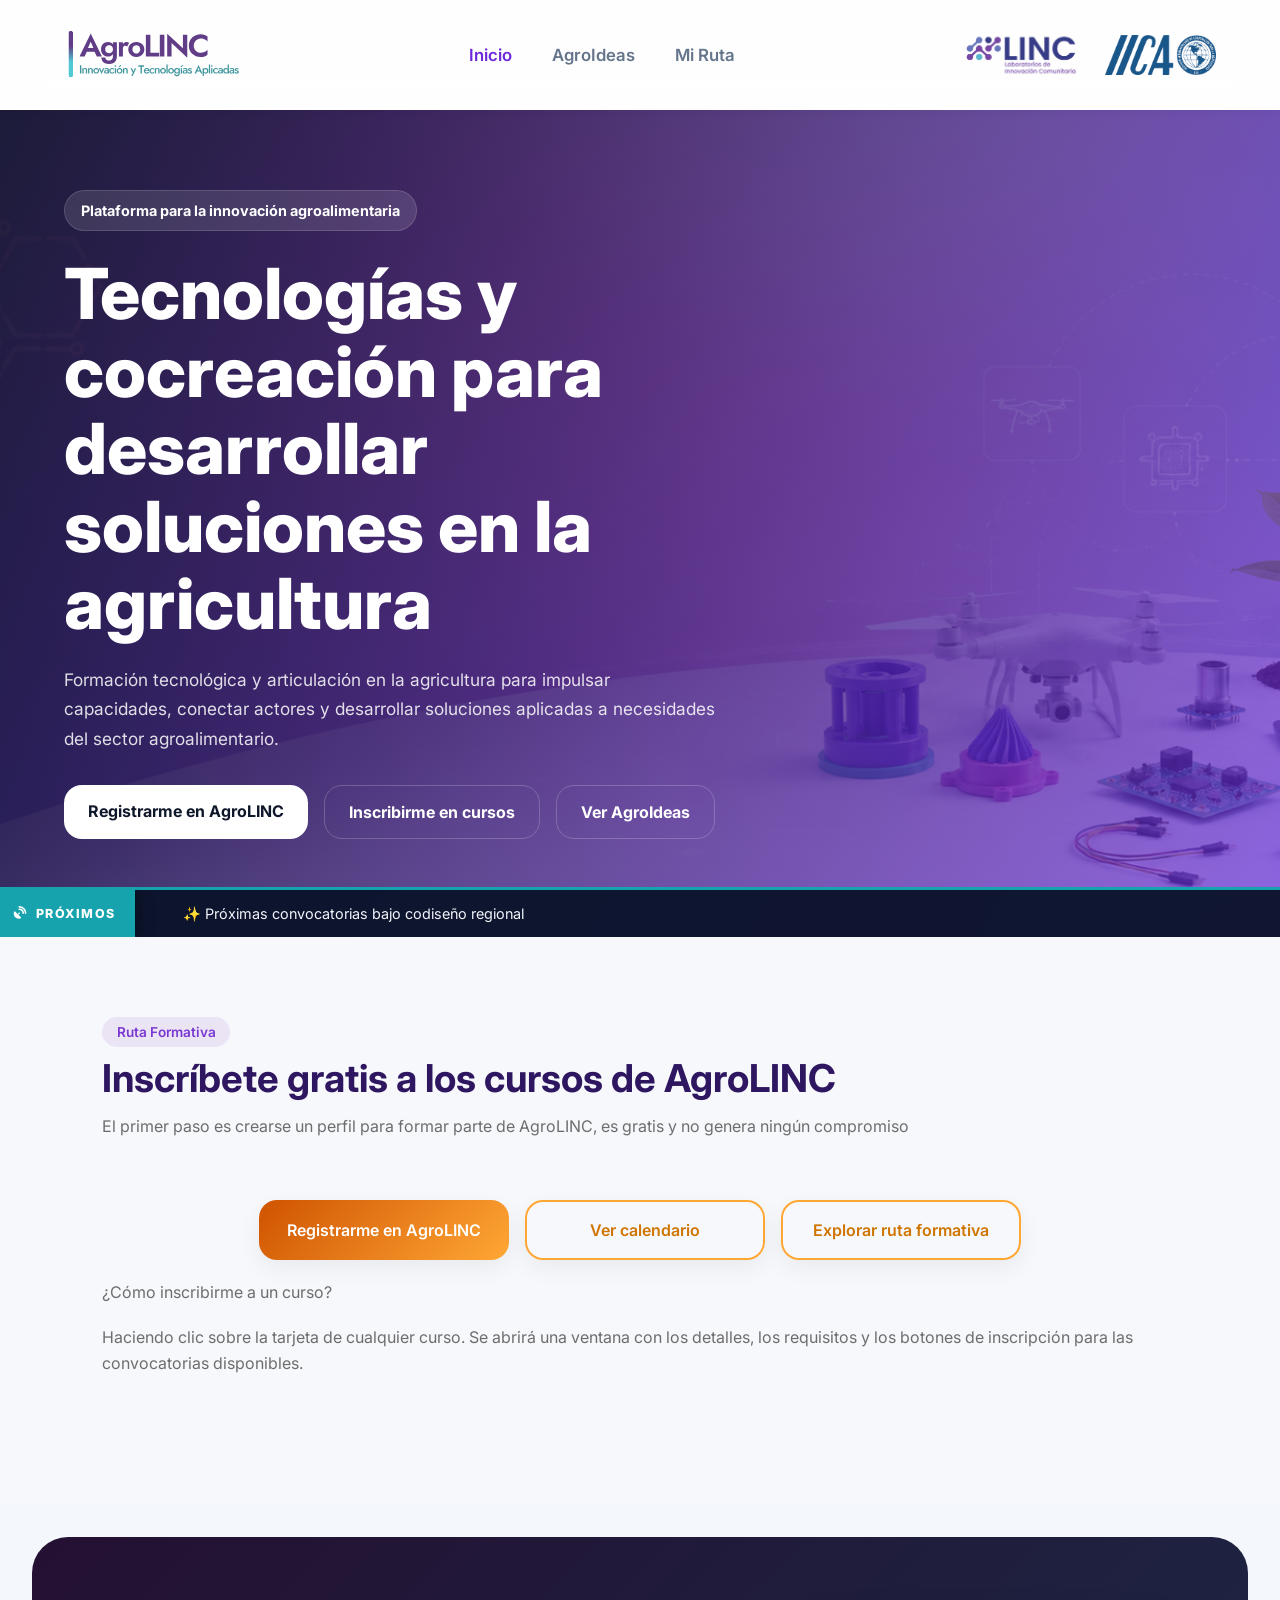
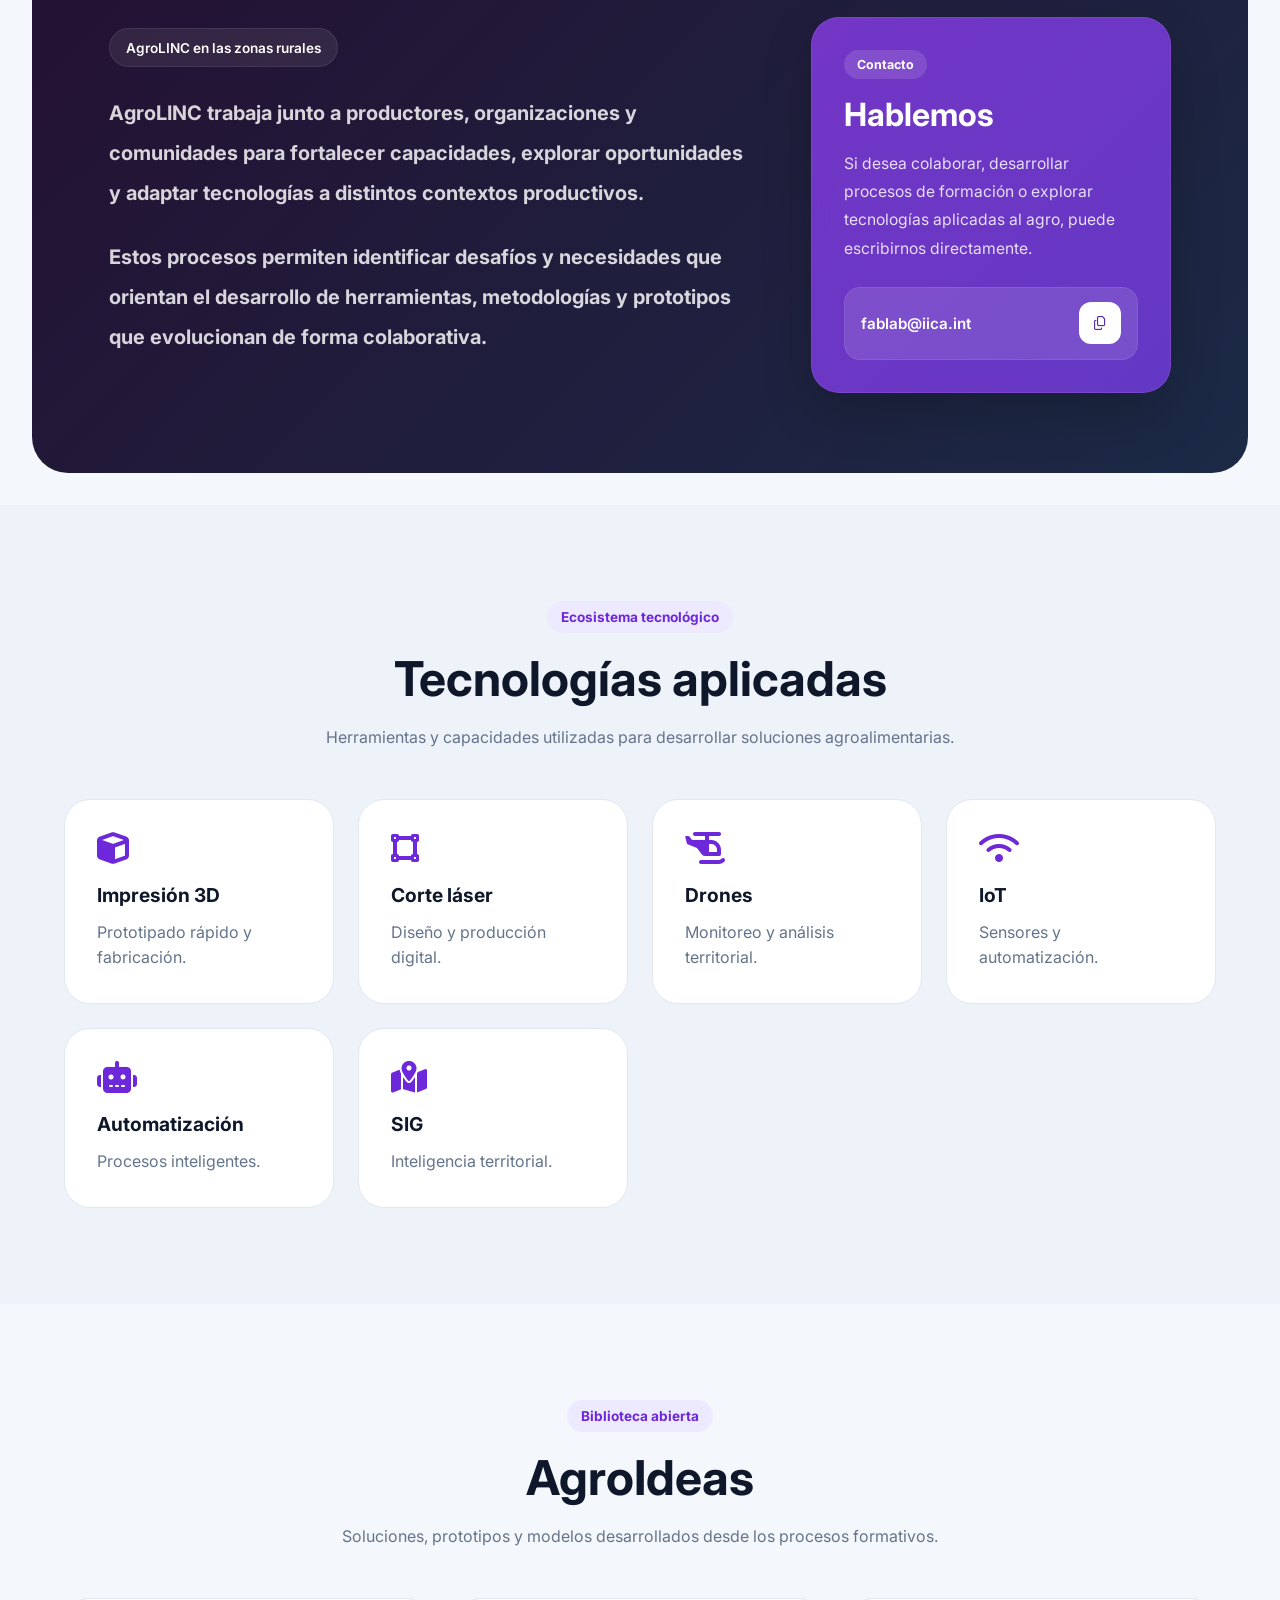
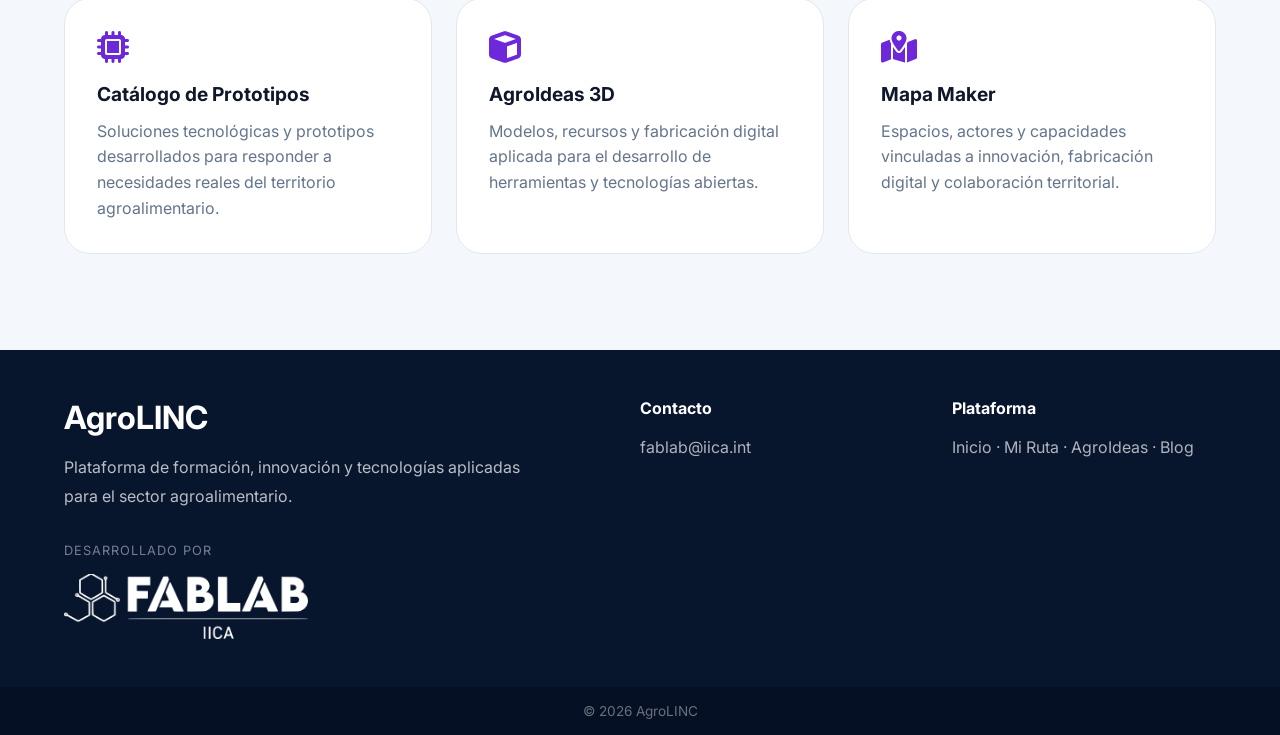
==== commit 0b9d992b: "agroideas acomodo responsive" ====
--- a/index.html
+++ b/index.html
@@ -167,7 +167,7 @@
     </span>
 
     <h2>
-      Inscríbete gratis a los curso AgroLINC
+      Inscríbete gratis a los cursos de AgroLINC
     </h2>
 
     <p>
--- a/css/index.css
+++ b/css/index.css
@@ -24,6 +24,7 @@
 html {
   scroll-behavior: smooth;
   scroll-padding-top: 7rem; 
+  overflow-x: hidden;
 }
 
 body {
@@ -38,7 +39,7 @@
   display: block;
 }
 
-button, input {
+button, input, select, textarea {
   font-family: inherit;
 }
 
@@ -169,6 +170,11 @@
   padding: 0 5%;
 }
 
+
+
+/* =========================================================
+   TOPBAR STICKY (NAVEGACIÓN FIJA)
+========================================================= */
 .topbar {
   position: sticky;
   top: 0;
@@ -180,6 +186,7 @@
   padding: 0 5%;
   background: rgba(255, 255, 255, 0.88);
   backdrop-filter: blur(18px);
+  -webkit-backdrop-filter: blur(18px); /* Soporte para Safari */
   box-shadow: 0 2px 10px rgba(0,0,0,0.05);
 }
 
@@ -312,12 +319,11 @@
 }
 
 .hero h1 {
-  /* Mínimo: 2.2rem (en móviles), Preferido: 5.5vw (escala con la pantalla), Máximo: 4.5rem (en desktop) */
   font-size: clamp(2.2rem, 5.5vw, 4.5rem);
-  line-height: 1.1;             /* Un interlineado ligeramente más cómodo cuando el texto se rompe en varias líneas */
+  line-height: 1.1;
   margin-bottom: 1.4rem;
   color: white;
-  font-weight: 800;             /* Le da ese impacto visual fuerte de tipografía moderna */
+  font-weight: 800;
 }
 
 .hero p {
@@ -333,7 +339,7 @@
   margin-top: 2rem;
 }
 
-/* KPIs Interactivos (Hero Panel) */
+/* KPIs Interactivos (Hero Panel) - Efecto Cascada */
 .hero-panel {
   position: relative;
   z-index: 2;
@@ -356,10 +362,17 @@
   cursor: default;
 }
 
+.hero-panel .metric-card:nth-child(1) { animation-delay: 0.2s; }
+.hero-panel .metric-card:nth-child(2) { animation-delay: 0.4s; }
+.hero-panel .metric-card:nth-child(3) { animation-delay: 0.6s; }
+.hero-panel .metric-card:nth-child(4) { animation-delay: 0.8s; }
+.hero-panel .metric-card:nth-child(5) { animation-delay: 1.0s; }
+.hero-panel .metric-card:nth-child(6) { animation-delay: 1.2s; }
+
 .metric-card:hover {
   transform: translateY(-6px) scale(1.03);
   background-color: rgba(255, 255, 255, 0.2);
-  box-shadow: 0 15px 35px rgba(0, 0, 0, 0.25), 0 0 15px rgba(109, 40, 217, 0.3);
+  box-shadow: 0 15px 35px rgba(0, 0, 0, 0.25), 0 0 15px rgba(17, 199, 199, 0.3);
 }
 
 .metric-icon {
@@ -390,64 +403,67 @@
 }
 
 @keyframes kpiFadeUp {
-  from { opacity: 0; transform: translateY(15px); }
-  to { opacity: 1; transform: translateY(0); }
+  from { 
+    opacity: 0; 
+    transform: translateY(25px);
+  }
+  to { 
+    opacity: 1; 
+    transform: translateY(0); 
+  }
 }
 
 /* =========================================================
    5. FRANJA MÓVIL DE CONVOCATORIAS (TICKER)
 ========================================================= */
-/* La barra principal con tu nuevo color estético */
 .courses-ticker-wrap {
-  width: auto;                  /* Permite los márgenes negativos en el Hero */
-  margin-left: -5.3%;           
-  margin-right: -5.3%;          
+  width: auto;
+  margin-left: -6%;           
+  margin-right: -6%;          
   margin-top: auto;             
-  background: rgba(11, 19, 43, 0.96); /* Un fondo ligeramente más azulado/oscuro que combina con el cian */
-  backdrop-filter: blur(10px)[cite: 2];
-  border-top: 3px solid #11c7c7; /* Tu nuevo color cian impecable */
-  height: 50px;                 /* Ligeramente más esbelta (de 56px a 50px) para pantallas móviles */
-  display: flex[cite: 2];
-  align-items: center[cite: 2];
-  overflow: hidden[cite: 2];
-  z-index: 30[cite: 2];
-  position: relative[cite: 2]; 
-}
-
-/* El indicador izquierdo ultra optimizado */
+  background: rgba(11, 19, 43, 0.96);
+  backdrop-filter: blur(10px);
+  border-top: 3px solid #17a3ad;
+  height: 50px;
+  display: flex;
+  align-items: center;
+  overflow: hidden;
+  z-index: 30;
+  position: relative; 
+}
+
 .ticker-title {
-  background: linear-gradient(135deg, #11c7c7, #0891b2); /* Degradado cian tecnológico */
-  color: #ffffff[cite: 2];
-  padding: 0 1.2rem;            /* Padding más ajustado */
+  background: #17a3ad;
+  color: #ffffff;
+  padding: 0 1.2rem;
   height: 100%;
-  display: flex[cite: 2];
-  align-items: center[cite: 2];
+  display: flex;
+  align-items: center;
   gap: 0.5rem;                  
-  font-weight: 800[cite: 2];
-  font-size: 0.78rem;           /* Tipografía un toque más pequeña y elegante */
-  text-transform: uppercase[cite: 2];
-  letter-spacing: 1.5px;        /* Mayor tracking para compensar el tamaño */
-  z-index: 40[cite: 2];
+  font-weight: 800;
+  font-size: 0.78rem;
+  text-transform: uppercase;
+  letter-spacing: 1.5px;
+  z-index: 40;
   box-shadow: 4px 0 15px rgba(0, 0, 0, 0.3);
-  white-space: nowrap[cite: 2];
-}
-
-/* El botón de acción dentro del bucle también lo hacemos más compacto */
+  white-space: nowrap;
+}
+
 .ticker-action-btn {
   margin-left: 0.8rem;
   background: rgba(17, 199, 199, 0.15);
-  border: 1px solid #11c7c7;
-  color: #11c7c7;
+  border: 1px solid #17a3ad;
+  color: #17a3ad;
   padding: 0.2rem 0.6rem;
-  border-radius: 6px[cite: 2];
+  border-radius: 6px;
   font-size: 0.7rem;
-  font-weight: 700[cite: 2];
-  text-decoration: none[cite: 2];
-  transition: all 0.2s ease[cite: 2];
+  font-weight: 700;
+  text-decoration: none;
+  transition: all 0.2s ease;
 }
 
 .ticker-action-btn:hover {
-  background: #11c7c7;
+  background: #17a3ad;
   color: #0f1229;
   box-shadow: 0 0 10px rgba(17, 199, 199, 0.4);
 }
@@ -487,9 +503,9 @@
   letter-spacing: 0.5px;
 }
 
-.ticker-badge.status-open { background: #16a34a; color: #ffffff; }
-.ticker-badge.status-danger { background: #dc2626; color: #ffffff; }
-.ticker-badge.status-alert { background: #2563eb; color: #ffffff; }
+.ticker-badge.status-open { background: #159463; color: #ffffff; }
+.ticker-badge.status-danger { background: #df6706; color: #ffffff; }
+.ticker-badge.status-alert { background: #808080; color: #ffffff; }
 
 .ticker-course-name {
   color: #ffffff;
@@ -509,8 +525,6 @@
   align-items: center;
   gap: 0.35rem;
 }
-
-
 
 @keyframes marqueeContinuous {
   0% { transform: translate3d(0, 0, 0); }
@@ -963,10 +977,189 @@
 .copy-btn:hover { transform: scale(1.05); }
 
 /* =========================================================
-   10. MAPAS COSTA RICA (LEAFLET NATIVE REDESIGN)
+   10. MAPAS COSTA RICA (SISTEMA DE DISEÑO ADAPTATIVO CON PANEL)
 ========================================================= */
-.map-card { overflow: hidden; border-radius: 28px; border: 1px solid #e2e8f0; }
-#mapImpresoras, .leaflet-map { width: 100%; height: 520px; }
+/* =========================================================
+   10. MAPAS COSTA RICA (DISEÑO PREMIUM DE PANEL Y MAPA)
+========================================================= */
+.map-layout {
+  display: grid;
+  grid-template-columns: 1fr 360px; /* Un poquito más ancho para dar aire al texto */
+  gap: 1.75rem;
+  background: #ffffff;
+  border-radius: 32px;
+  padding: 1.25rem; /* Margen interno para que el mapa y el panel no toquen el borde */
+  box-shadow: 0 20px 50px rgba(15, 23, 42, 0.04);
+}
+
+.map-card {
+  border-radius: 24px;
+  overflow: hidden;
+  border: 1px solid var(--border);
+  box-shadow: inset 0 2px 4px rgba(0,0,0,0.02);
+}
+
+#mapImpresoras, .leaflet-map { 
+  width: 100%; 
+  height: 560px; 
+}
+
+/* =========================================================
+   NUEVO ESTILO ADORNADO PARA EL PANEL DE DETALLES (SIDEBAR)
+========================================================= */
+.map-details-sidebar {
+  background: var(--surface-2, #f8fafc);
+  border-radius: 24px;
+  padding: 2rem 1.5rem;
+  height: 560px;
+  overflow-y: auto;
+  border: 1px solid #e2e8f0;
+  display: flex;
+  flex-direction: column;
+  gap: 1.5rem;
+}
+
+/* Scrollbar elegante y minimalista para el panel */
+.map-details-sidebar::-webkit-scrollbar {
+  width: 6px;
+}
+.map-details-sidebar::-webkit-scrollbar-track {
+  background: transparent;
+}
+.map-details-sidebar::-webkit-scrollbar-thumb {
+  background: #cbd5e1;
+  border-radius: 10px;
+}
+.map-details-sidebar::-webkit-scrollbar-thumb:hover {
+  background: #94a3b8;
+}
+
+/* Encabezado del Panel */
+.map-details-sidebar h3 {
+  font-size: 1.4rem;
+  font-weight: 800;
+  color: #0f172a;
+  letter-spacing: -0.02em;
+  display: flex;
+  align-items: center;
+  gap: 0.5rem;
+  margin-bottom: 0.25rem;
+}
+
+.map-details-sidebar h3 i {
+  color: var(--primary);
+}
+
+/* Estado Inicial / Vacío ("Selecciona un punto...") */
+.map-sidebar-empty {
+  display: flex;
+  flex-direction: column;
+  align-items: center;
+  justify-content: center;
+  text-align: center;
+  height: 100%;
+  color: var(--muted);
+  gap: 1rem;
+  padding: 2rem;
+}
+
+.map-sidebar-empty i {
+  font-size: 3rem;
+  color: #cbd5e1;
+  animation: pulseLight 2s infinite ease-in-out;
+}
+
+.map-sidebar-empty p {
+  font-size: 0.95rem;
+  line-height: 1.6;
+}
+
+/* Contenedor de la información cuando ya está activa */
+.sidebar-info-group {
+  display: flex;
+  flex-direction: column;
+  gap: 1.25rem;
+  animation: fadeInDetailed 0.4s ease-out forwards;
+}
+
+/* Imagen destacada de la sede dentro del panel lateral */
+.sidebar-feature-img {
+  width: 100%;
+  height: 160px;
+  object-fit: cover;
+  border-radius: 16px;
+  box-shadow: 0 4px 12px rgba(0,0,0,0.05);
+  border: 1px solid rgba(0,0,0,0.05);
+}
+
+/* Título de la sede seleccionada */
+.sidebar-location-title {
+  font-size: 1.25rem;
+  font-weight: 700;
+  color: #1e293b;
+  line-height: 1.3;
+}
+
+/* Fila de Datos (Icono + Texto) */
+.sidebar-data-row {
+  display: flex;
+  align-items: flex-start;
+  gap: 0.85rem;
+  padding: 0.75rem 1rem;
+  background: #ffffff;
+  border-radius: 14px;
+  border: 1px solid #edf2f7;
+  transition: transform 0.2s ease;
+}
+
+.sidebar-data-row:hover {
+  transform: translateX(4px);
+  border-color: #e2e8f0;
+}
+
+.sidebar-data-row i {
+  font-size: 1.1rem;
+  color: var(--primary);
+  margin-top: 0.15rem;
+  width: 20px;
+  text-align: center;
+}
+
+.sidebar-data-label {
+  display: block;
+  font-size: 0.75rem;
+  text-transform: uppercase;
+  font-weight: 700;
+  color: var(--muted);
+  letter-spacing: 0.5px;
+  margin-bottom: 0.15rem;
+}
+
+.sidebar-data-value {
+  font-size: 0.95rem;
+  color: #334155;
+  font-weight: 500;
+  line-height: 1.4;
+}
+
+/* Animaciones */
+@keyframes pulseLight {
+  0%, 100% { opacity: 0.6; transform: scale(1); }
+  50% { opacity: 1; transform: scale(1.05); }
+}
+
+@keyframes fadeInDetailed {
+  from { opacity: 0; transform: translateY(10px); }
+  to { opacity: 1; transform: translateY(0); }
+}
+
+/* Clases Utilitarias para Textos Alternativos en Dispositivos */
+.txt-desktop { display: block; }
+.txt-mobile  { display: none; }
+.map-tabs-mobile { display: none; }
+
+
+/* Estilos de Contenidos Nativos de Leaflet Popups */
 .leaflet-popup { width: 400px; }
 .leaflet-popup-content { margin: 0 !important; width: 100% !important; }
 .map-popup-compact { padding: 12px; text-align: center; display: flex; flex-direction: column; gap: 6px; box-sizing: border-box; }
@@ -1028,7 +1221,6 @@
   pointer-events: auto;
 }
 
-/* Contenedor Base Interno */
 .modal-content, .idea-modal-content, .modal-container {
   position: relative;
   background: white;
@@ -1052,14 +1244,12 @@
   to { transform: translateY(0); }
 }
 
-/* MODIFICADOR DINÁMICO GIGANTE PARA CALENDARIOS EXTRAS */
 #courseModal.modal-xl .modal-container,
 .course-modal.modal-xl .modal-content {
   max-width: 1200px;
   width: 95%;
 }
 
-/* Zona del Header del Modal */
 .modal-stage {
   display: inline-block;
   margin-bottom: 1rem;
@@ -1103,7 +1293,6 @@
   color: #0f172a;
 }
 
-/* Caja de Scroll Interna Obligatoria */
 .modal-description, #modalDescription {
   color: #555;
   line-height: 1.8;
@@ -1126,7 +1315,6 @@
   border-radius: 10px;
 }
 
-/* Componentes internos adicionales */
 .modal-reqs {
   margin-top: 1.5rem;
   padding: 1rem;
@@ -1274,7 +1462,33 @@
   #explorarBtn, .search-box button, .resource-btn, .course-node { width: 100%; }
 
   .section { padding: 4rem 1rem; }
-  .ideas-explorer { padding: 0 1rem 4rem; }
+
+  /* Ajustes en Ticker Marquee */
+  .ticker-title { padding: 0 0.8rem; }
+  .ticker-title span { display: none; }
+  .ticker-title i { font-size: 1.1rem; }
+  .ticker-item { padding: 0 1.5rem; }
+
+  /* Ajustes en AgroIdeas Explorador */
+  .ideas-explorer {
+    display: flex;
+    flex-direction: column;
+    width: 100%;
+    padding: 0;
+    overflow: hidden; 
+  }
+  .explorer-sidebar {
+    width: 100%;
+    position: static;
+    margin-bottom: 2rem;
+    padding: 1rem;
+  }
+  .explorer-content {
+    width: 100%;
+    padding: 0 1rem;
+    box-sizing: border-box;
+  }
+
   .ideas-section { padding: 1.2rem; border-radius: 24px; }
   .ideas-section-top { flex-direction: column; align-items: flex-start; gap: 1rem; }
   .ideas-section-top h2 { font-size: 1.7rem; }
@@ -1291,9 +1505,6 @@
   .catalog-filters { justify-content: flex-start; }
   .idea-card-image { aspect-ratio: 16/9; }
   .modal-image { height: 220px; }
-  #mapImpresoras { height: 380px; }
-  .map-home-btn { width: 38px; height: 38px; }
-  .map-home-btn i { font-size: 1.1rem; }
   .connection-layout { grid-template-columns: 1fr; gap: 2rem; }
   .contact-card { width: 100%; }
 
@@ -1304,24 +1515,85 @@
   .blog-arrow.left { left: 12px; }
   .blog-arrow.right { right: 12px; }
 
-  .ticker-title {
-    padding: 0 0.8rem;         /* Espacio mínimo indispensable */
+  /* =========================================================
+     ZONA CRÍTICA: CORRECCIONES DEL MAPA EN CELULAR
+  ========================================================= */
+  .txt-desktop { display: none !important; }
+  .txt-mobile  { display: block !important; }
+
+  /* Activamos la barra de pestañas en celular */
+  .map-tabs-mobile {
+    display: flex;
+    gap: 0.5rem;
+    margin-bottom: 1rem;
+    background: #e2e8f0;
+    padding: 0.25rem;
+    border-radius: 12px;
+  }
+
+  .map-tab-btn {
+    flex: 1;
+    padding: 0.75rem;
+    border: none;
+    background: transparent;
+    font-weight: 700;
+    color: var(--muted);
+    cursor: pointer;
+    border-radius: 10px;
+    transition: all 0.25s ease;
+    font-size: 0.9rem;
+  }
+
+  .map-tab-btn.active {
+    background: var(--primary);
+    color: white;
+    box-shadow: 0 4px 12px rgba(109, 40, 217, 0.2);
+  }
+
+  /* Forzamos el layout a bloque para apilar los elementos */
+  .map-layout {
+    display: block !important; 
+    width: 100%;
+  }
+
+  /* CONTROL DE VISIBILIDAD CRÍTICO INTERACTIVO */
+  /* Por defecto en móvil: se muestra el mapa, se oculta el panel lateral */
+  .map-layout .map-card {
+    display: block;
+    width: 100% !important;
+    height: 400px;
   }
   
-  /* Escondemos el texto dejamos SOLO el icono parpadeante */
-  /* Esto ahorra casi 80px de espacio en pantalla, dejando el paso libre al texto corrido */
-  .ticker-title span {
+  .map-layout .map-details-sidebar {
     display: none;
+    width: 100% !important;
+    height: 400px;
+  }
+
+  /* Cuando el contenedor tiene la clase 'show-details': se oculta el mapa, se muestra el panel */
+  .map-layout.show-details .map-card {
+    display: none !important;
   }
   
-  .ticker-title i {
-    font-size: 1.1rem;         /* Hacemos el icono un poquito más grande para que sea el protagonista */
-  }
-
-  .ticker-item {
-    padding: 0 1.5rem;         /* Reduce la distancia entre cursos para que se vean más rápido en móvil */
-  }
-
+  .map-layout.show-details .map-details-sidebar {
+    display: block !important;
+    background: white;
+  }
+
+  .map-home-btn { width: 38px; height: 38px; }
+  .map-home-btn i { font-size: 1.1rem; }
+}
+
+@media (max-width: 600px) {
+  .ideas-grid {
+    grid-template-columns: 1fr !important; 
+    gap: 1.5rem;
+    width: 100%;
+  }
+  .idea-card-v2 {
+    width: 100%; 
+    box-sizing: border-box;
+  }
 }
 
 @media (max-width: 576px) {
@@ -1331,35 +1603,8 @@
 }
 
 @media (max-width: 480px) {
-  
   .dashboard-hero h1 { font-size: 1.9rem; }
   .hero-tag, .section-badge { font-size: .75rem; }
   .idea-card-body { padding: 1rem; }
   .idea-short-desc { min-height: auto; }
-}
-
-/* =========================================================
-   15. SISTEMA DE DISEÑO MAPA MAKER CON PANEL LATERAL
-========================================================= */
-.map-layout {
-  display: grid;
-  grid-template-columns: 1fr 340px; 
-  gap: 1.5rem;
-  background: white;
-  border-radius: 28px;
-  overflow: hidden;
-}
-
-.map-card {
-  border: 1px solid var(--border);
-  border-radius: 24px;
-  overflow: hidden;
-}
-
-.map-details-sidebar {
-  background: #f8fafc;
-  border: 1px solid var(--border);
-  border-radius: 24px;
-  padding: 1.5rem;
-  height: 520px;
 }
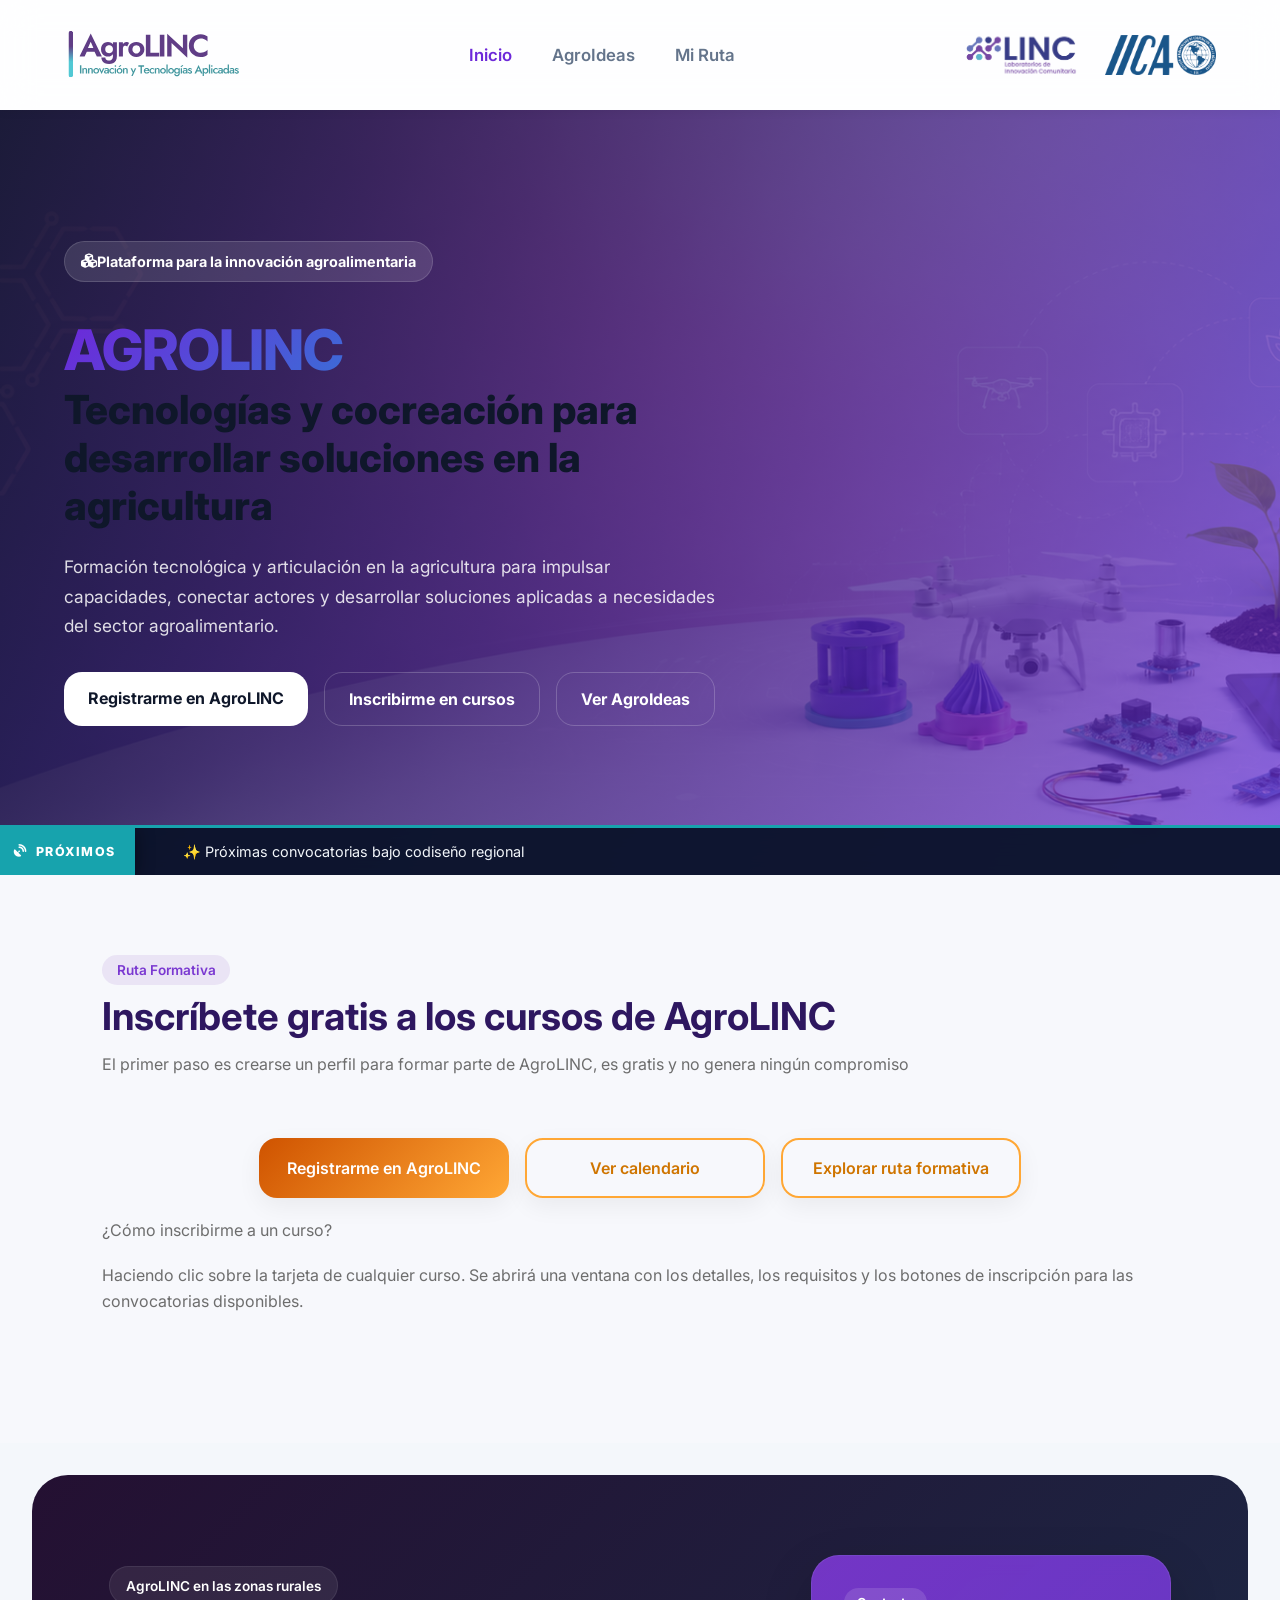
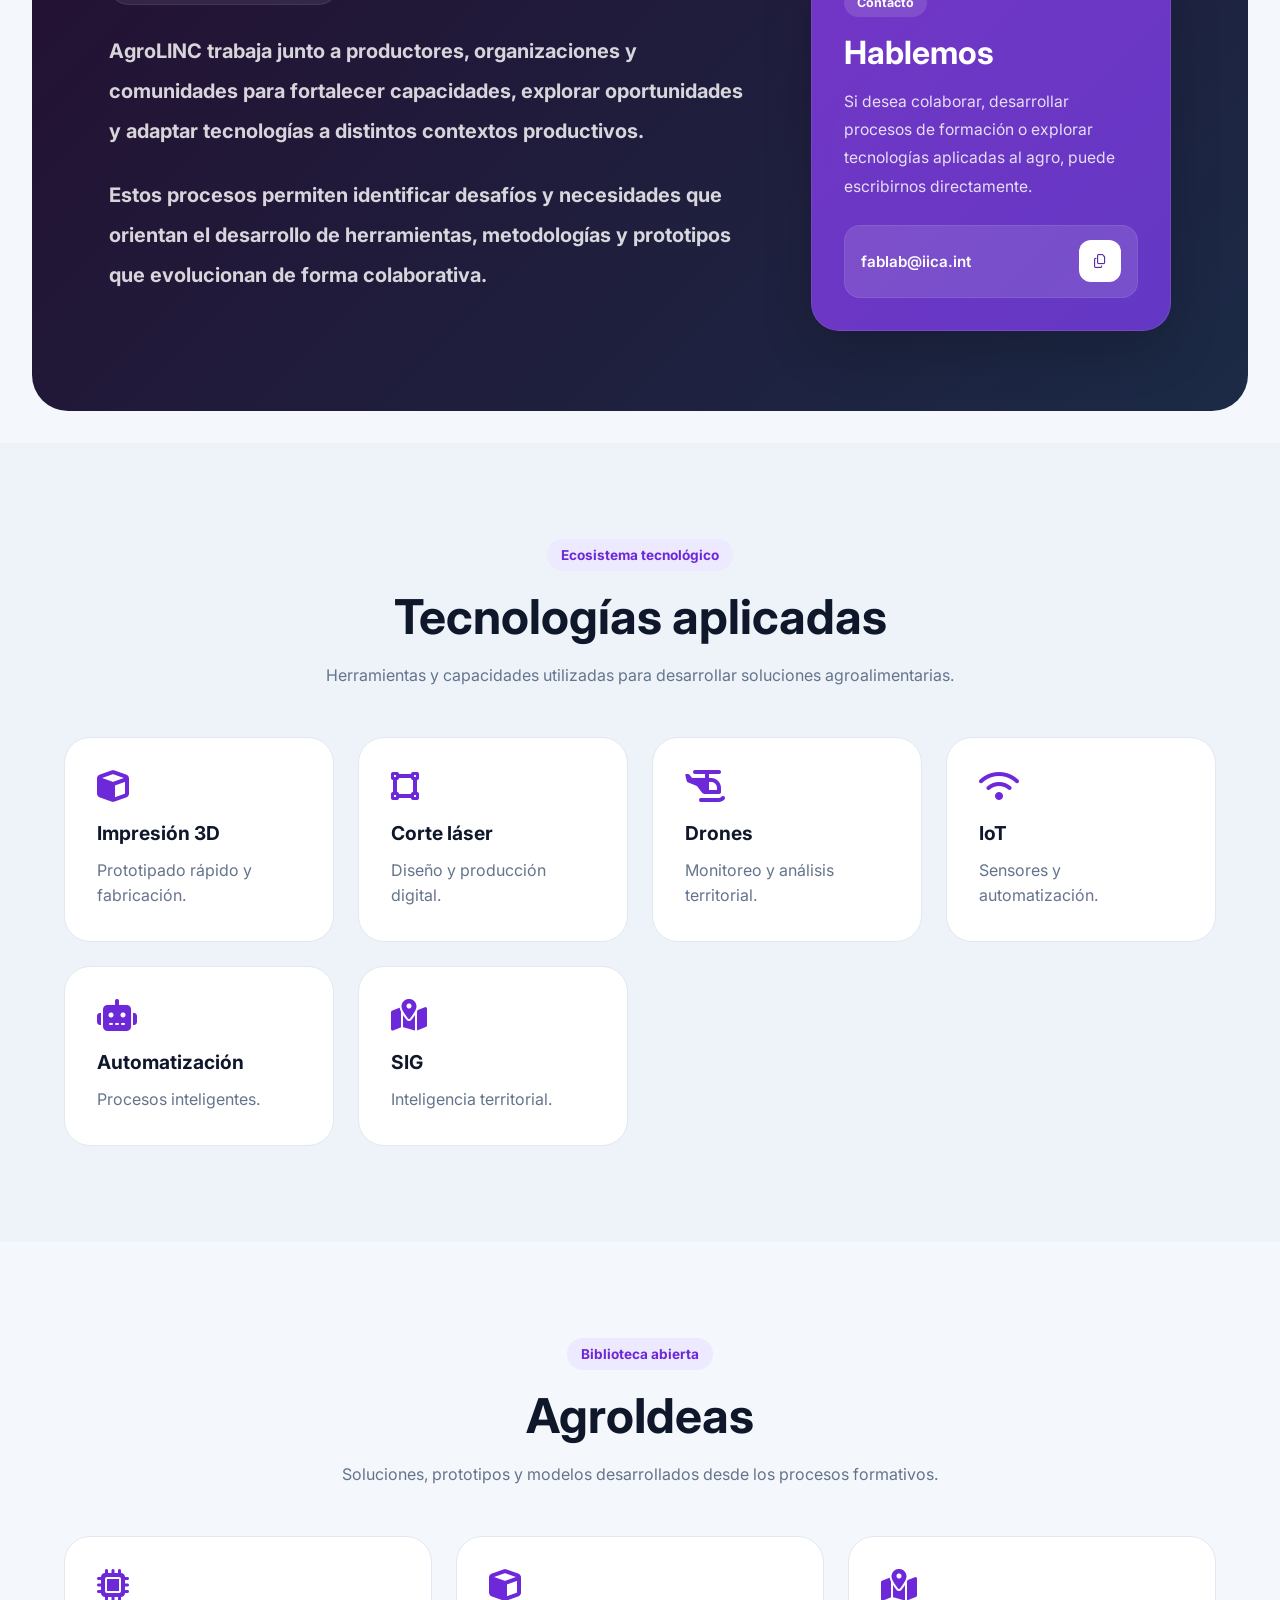
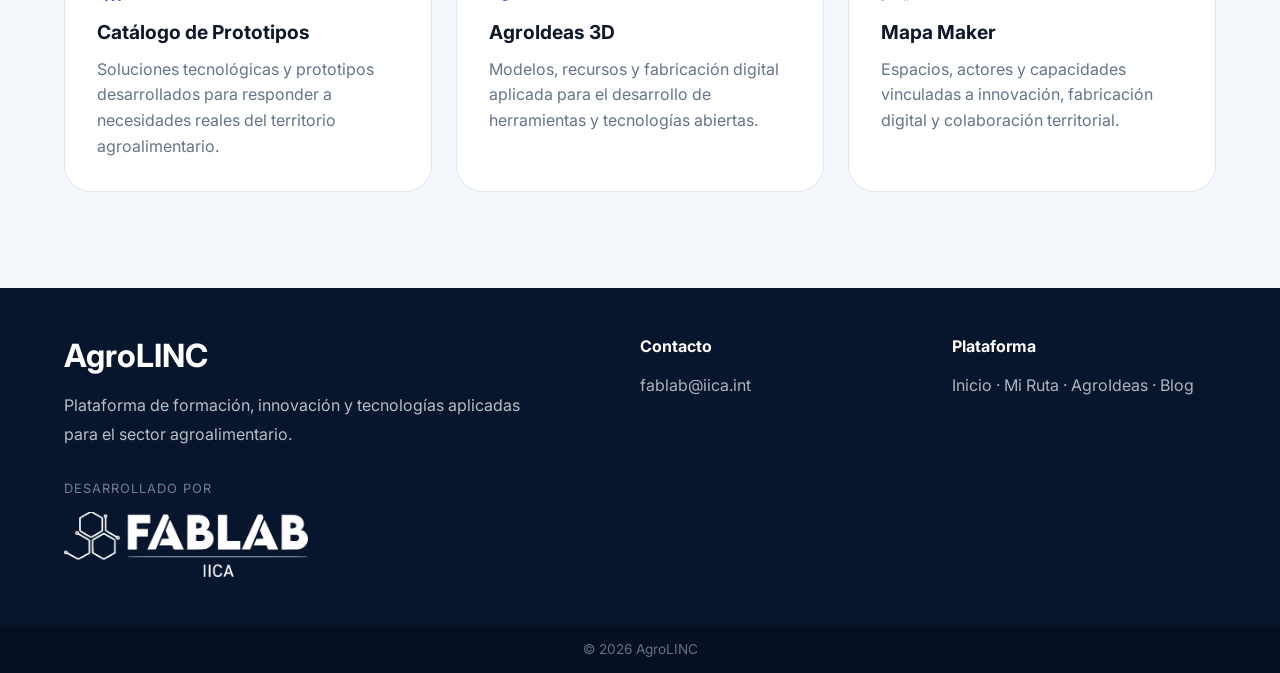
==== commit e9365169: "se cambia textos de los heros" ====
--- a/index.html
+++ b/index.html
@@ -115,15 +115,21 @@
     <div class="hero-grid">
   
       <div class="hero-content">
-        <span class="hero-tag">
-          Plataforma para la innovación agroalimentaria
-        </span>
-        <h1>
-          Tecnologías y cocreación para desarrollar soluciones en la agricultura
-        </h1>
-        <p>
-          Formación tecnológica y articulación en la agricultura para impulsar capacidades, conectar actores y desarrollar soluciones aplicadas a necesidades del sector agroalimentario.
-        </p>
+        <div class="hero-content">
+          <span class="hero-tag">
+            <i class="fa-solid fa-cubes"></i> Plataforma para la innovación agroalimentaria
+          </span>
+        
+          <span class="hero-section-title">AgroLINC</span>
+        
+          <h1>
+            Tecnologías y cocreación para desarrollar soluciones en la agricultura
+          </h1>
+          
+          <p>
+            Formación tecnológica y articulación en la agricultura para impulsar capacidades, conectar actores y desarrollar soluciones aplicadas a necesidades del sector agroalimentario.
+          </p>
+        </div>
   
         <div class="hero-actions">
           <a href="https://forms.gle/3hsVm6HF35N531JG7" class="primary-btn">
--- a/css/index.css
+++ b/css/index.css
@@ -24,14 +24,14 @@
 html {
   scroll-behavior: smooth;
   scroll-padding-top: 7rem; 
-  overflow-x: hidden;
+  /* overflow-x: hidden; */
 }
 
 body {
   font-family: 'Inter', sans-serif;
   background: var(--bg);
   color: var(--text);
-  overflow-x: hidden;
+  /* overflow-x: hidden; */
 }
 
 img {
@@ -935,11 +935,193 @@
 .filter-btn:hover, .catalog-filter:hover { transform: translateY(-2px); background: rgba(255,255,255,.2); }
 .filter-btn.active, .catalog-filter.active { background: linear-gradient(135deg, var(--primary), var(--accent)); color: white; }
 
-.ideas-explorer { max-width: 1500px; margin-top: -70px; margin-inline: auto; padding: 0 5% 5rem; position: relative; z-index: 10; display: grid; grid-template-columns: 300px 1fr; gap: 2rem; }
-.explorer-sidebar { position: sticky; top: 110px; height: fit-content; padding: 2rem; border-radius: 30px; background: white; box-shadow: 0 20px 60px rgba(15, 23, 42, .08); }
-.explorer-menu { display: flex; flex-direction: column; gap: .8rem; margin-top: 2rem; }
-.explorer-link { display: flex; align-items: center; gap: .9rem; width: 100%; border: none; padding: 1rem 1.1rem; border-radius: 18px; background: #f8fafc; color: #475569; font-weight: 600; cursor: pointer; transition: .25s ease; }
-.explorer-link.active { background: linear-gradient(135deg, var(--primary), var(--accent)); color: white; }
+/* =========================================================
+   1. ESTILOS BASE: SIDEBAR DE NAVEGACIÓN (ESCRITORIO)
+========================================================= */
+.ideas-explorer { 
+  max-width: 1500px; 
+  margin-top: -70px; 
+  margin-inline: auto; 
+  padding: 0 5% 5rem; 
+  position: relative; 
+  z-index: 10; 
+  display: grid; 
+  grid-template-columns: 300px 1fr; 
+  gap: 2rem; 
+}
+
+.explorer-sidebar { 
+  position: sticky; 
+  top: 130px; 
+  height: fit-content; 
+  padding: 2rem; 
+  border-radius: 30px; 
+  background: white; 
+  box-shadow: 0 20px 60px rgba(15, 23, 42, .08); 
+  z-index: 400; /* Por debajo de la barra topbar */
+}
+
+.explorer-menu { 
+  display: flex; 
+  flex-direction: column; 
+  gap: .8rem; 
+  margin-top: 1.5rem; 
+}
+
+.explorer-link { 
+  display: flex; 
+  align-items: center; 
+  gap: .9rem; 
+  width: 100%; 
+  border: none; 
+  padding: 1rem 1.1rem; 
+  border-radius: 18px; 
+  background: #f8fafc; 
+  color: #475569; 
+  font-weight: 600; 
+  cursor: pointer; 
+  transition: .25s ease; 
+  text-decoration: none;
+}
+
+.explorer-link.active { 
+  background: linear-gradient(135deg, var(--primary), var(--accent)); 
+  color: white; 
+}
+
+/* Componente de búsqueda interno (Escritorio) */
+.sidebar-search-block { 
+  margin-bottom: 1rem; 
+}
+
+.sidebar-search-wrapper { 
+  position: relative; 
+  display: flex; 
+  align-items: center; 
+}
+
+.sidebar-search-wrapper .search-icon { 
+  position: absolute; 
+  left: 1.1rem; 
+  color: #94a3b8; 
+  font-size: 1rem; 
+}
+
+.sidebar-search-wrapper input {
+  width: 100%; 
+  padding: 1rem 1rem 1rem 2.8rem; 
+  border: 1px solid #e2e8f0;
+  border-radius: 18px; 
+  background: #f8fafc; 
+  font-size: 0.95rem; 
+  color: #0f172a; 
+  outline: none; 
+  transition: all 0.2s ease;
+}
+
+.sidebar-search-wrapper input:focus { 
+  background: #ffffff; 
+  border-color: var(--primary); 
+  box-shadow: 0 0 0 4px rgba(109, 40, 217, 0.1); 
+}
+
+
+/* =========================================================
+   2. CONTROL FLOTANTE INFERIOR DE DOBLE RENGLÓN (MÓVIL Y TABLET)
+========================================================= */
+@media (max-width: 1200px) {
+  .ideas-explorer {
+    grid-template-columns: 1fr;
+    margin-top: -20px;
+    gap: 1rem;
+  }
+
+  .hide-on-mobile {
+    display: none !important;
+  }
+
+  /* REGLA MAESTRA: Toda la sidebar se vuelve la barra flotante en el fondo */
+  .explorer-sidebar {
+    position: fixed;
+    bottom: 0;
+    left: 0;
+    right: 0;
+    top: auto; /* Desactiva comportamientos sticky superiores */
+    width: 100%;
+    height: auto;
+    background: rgba(255, 255, 255, 0.94); /* Fondo translúcido premium */
+    backdrop-filter: blur(20px);
+    -webkit-backdrop-filter: blur(20px);
+    box-shadow: 0 -10px 30px rgba(15, 23, 42, 0.12);
+    border-radius: 24px 24px 0 0; /* Bordes superiores curvos tipo app móvil */
+    padding: 0.85rem 1.25rem;
+    z-index: 4000; /* Prioridad absoluta por encima del mapa de Leaflet y capas táctiles */
+    display: flex;
+    flex-direction: column;
+    gap: 0.65rem; /* Separación compacta entre el renglón 1 y el renglón 2 */
+  }
+
+  /* RENGLÓN 1: El Buscador ocupando la parte superior del control */
+  .sidebar-search-block {
+    width: 100%;
+    margin-bottom: 0; /* Eliminamos márgenes residuales */
+  }
+
+  .sidebar-search-wrapper input {
+    background: #f1f5f9; /* Fondo grisáceo suave para contrastar con la barra blanca */
+    border: 1px solid #e2e8f0;
+    padding: 0.65rem 1rem 0.65rem 2.5rem; /* Ajuste más bajo y compacto */
+    border-radius: 12px;
+    font-size: 0.9rem;
+  }
+  
+  .sidebar-search-wrapper .search-icon {
+    left: 0.9rem;
+    font-size: 0.9rem;
+  }
+
+  /* RENGLÓN 2: Menú en bloque horizontal justo debajo del buscador */
+  .explorer-menu {
+    margin-top: 0;
+    display: grid;
+    grid-template-columns: repeat(3, 1fr); /* Divide horizontalmente el ancho en 3 secciones perfectas */
+    gap: 0.5rem;
+    width: 100%;
+  }
+
+  /* Botones adaptados para una excelente ergonomía táctil */
+  .explorer-link {
+    flex-direction: column; /* Ícono arriba, texto abajo */
+    gap: 0.15rem;
+    padding: 0.4rem 0.25rem;
+    border-radius: 12px;
+    font-size: 0.75rem;
+    text-align: center;
+    justify-content: center;
+    background: transparent; /* Diseño unificado sin cajones individuales */
+    width: 100%;
+  }
+
+  .explorer-link i {
+    font-size: 1.15rem;
+  }
+
+  .explorer-link.active {
+    background: linear-gradient(135deg, var(--primary), var(--accent));
+    color: white;
+  }
+}
+
+/* Optimización extra para teléfonos de pantallas angostas o pequeñas */
+@media (max-width: 480px) {
+  .explorer-sidebar {
+    padding: 0.75rem 0.85rem;
+  }
+  
+  .explorer-link span {
+    font-size: 0.7rem; /* Reduce de forma quirúrgica el texto para que no desborde */
+  }
+}
 
 .explorer-content { display: flex; flex-direction: column; gap: 2rem; }
 .ideas-section { background: white; border-radius: 34px; padding: 2rem; box-shadow: 0 20px 60px rgba(15, 23, 42, .06); }
@@ -1409,10 +1591,6 @@
   .hero-grid, .main-wrapper, .ideas-explorer, .territory-box {
     grid-template-columns: 1fr;
   }
-  .explorer-sidebar {
-    position: relative;
-    top: auto;
-  }
 }
 
 @media (max-width: 992px) {
@@ -1470,19 +1648,14 @@
   .ticker-item { padding: 0 1.5rem; }
 
   /* Ajustes en AgroIdeas Explorador */
-  .ideas-explorer {
+  /* .ideas-explorer {
     display: flex;
     flex-direction: column;
     width: 100%;
     padding: 0;
     overflow: hidden; 
-  }
-  .explorer-sidebar {
-    width: 100%;
-    position: static;
-    margin-bottom: 2rem;
-    padding: 1rem;
-  }
+  } */
+  
   .explorer-content {
     width: 100%;
     padding: 0 1rem;
@@ -1607,4 +1780,193 @@
   .hero-tag, .section-badge { font-size: .75rem; }
   .idea-card-body { padding: 1rem; }
   .idea-short-desc { min-height: auto; }
+}
+
+/* =========================================================
+   MODAL PREMIUM DE AGROIDEAS
+========================================================= */
+
+/* Caja contenedora principal */
+#ideaModal .idea-modal-box {
+  background: #ffffff;
+  width: 100%;
+  max-width: 850px;
+  border-radius: 24px;
+  box-shadow: 0 25px 50px -12px rgba(15, 23, 42, 0.25);
+  position: relative;
+  overflow: hidden; /* Evita que la imagen se salga de los bordes redondeados */
+  animation: modalScaleUp 0.4s cubic-bezier(0.16, 1, 0.3, 1);
+}
+
+@keyframes modalScaleUp {
+  from { transform: scale(0.96) translateY(10px); opacity: 0; }
+  to { transform: scale(1) translateY(0); opacity: 1; }
+}
+
+/* Botón de cerrar estilizado */
+#ideaModal .modal-close {
+  position: absolute;
+  top: 1.25rem;
+  right: 1.25rem;
+  width: 40px;
+  height: 40px;
+  border-radius: 50%;
+  background: rgba(255, 255, 255, 0.9);
+  border: 1px solid #e2e8f0;
+  color: #0f172a;
+  display: flex;
+  align-items: center;
+  justify-content: center;
+  cursor: pointer;
+  z-index: 10;
+  transition: all 0.2s ease;
+  box-shadow: 0 4px 6px -1px rgba(0, 0, 0, 0.05);
+}
+
+#ideaModal .modal-close:hover {
+  background: #f1f5f9;
+  transform: rotate(90deg);
+  color: #ef4444;
+}
+
+/* Maquetación del contenido dinámico (Grid de 2 columnas) */
+.idea-modal-grid {
+  display: grid;
+  grid-template-columns: 1.1fr 1.3fr;
+  min-height: 450px;
+}
+
+/* Columna Izquierda: Contenedor de la Imagen */
+.idea-modal-cover {
+  position: relative;
+  background: #f8fafc;
+  display: flex;
+  align-items: center;
+  justify-content: center;
+  overflow: hidden;
+  border-right: 1px solid #f1f5f9;
+}
+
+.idea-modal-cover img {
+  width: 100%;
+  height: 100%;
+  object-fit: cover;
+  position: absolute;
+  inset: 0;
+}
+
+/* Columna Derecha: Información */
+.idea-modal-info {
+  padding: 2.5rem;
+  display: flex;
+  flex-direction: column;
+  justify-content: space-between; /* Empuja los botones de acción al fondo */
+}
+
+/* Chip de categoría */
+.modal-badge {
+  display: inline-flex;
+  align-items: center;
+  gap: 0.5rem;
+  background: #f0fdf4; /* Verde suave por defecto */
+  color: #16a34a;
+  padding: 0.35rem 0.85rem;
+  border-radius: 100px;
+  font-size: 0.75rem;
+  font-weight: 600;
+  text-transform: uppercase;
+  letter-spacing: 0.05em;
+  align-self: flex-start;
+  margin-bottom: 1rem;
+}
+
+/* Título */
+.idea-modal-info h2 {
+  font-size: 1.75rem;
+  font-weight: 800;
+  color: #0f172a;
+  line-height: 1.25;
+  margin-bottom: 1rem;
+}
+
+/* Descripción del recurso */
+.modal-desc-paragraph {
+  font-size: 0.95rem;
+  color: #475569;
+  line-height: 1.6;
+  margin-bottom: 1.5rem;
+  white-space: pre-wrap; /* Mantiene saltos de línea si los hay */
+}
+
+/* Grupo de botones o enlaces de acción al fondo */
+.modal-footer-actions {
+  margin-top: auto;
+  padding-top: 1.5rem;
+  border-top: 1px solid #f1f5f9;
+  display: flex;
+  gap: 1rem;
+}
+
+/* Adaptación Responsiva para Celulares */
+@media (max-width: 768px) {
+  #ideaModal .idea-modal-box {
+    max-height: 85vh;
+    overflow-y: auto;
+  }
+  
+  .idea-modal-grid {
+    grid-template-columns: 1fr;
+  }
+  
+  .idea-modal-cover {
+    height: 240px;
+  }
+  
+  .idea-modal-cover img {
+    position: relative;
+  }
+  
+  .idea-modal-info {
+    padding: 1.5rem;
+  }
+}
+
+/* =========================================================
+   IDENTIFICADOR CENTRAL DE SECCIÓN (HERO)
+========================================================= */
+.hero-section-title {
+  display: block;
+  font-size: 3.5rem; /* Tamaño imponente */
+  font-weight: 800;  /* Súper negrita */
+  text-transform: uppercase; /* Estilo branding corporativo */
+  letter-spacing: -0.02em; /* Acoplamiento limpio moderno */
+  margin-top: 1rem;
+  margin-bottom: 0.25rem; /* Pegado orgánicamente al H1 */
+  line-height: 1;
+  
+  /* Gradiente premium que combina con tus variables */
+  background: linear-gradient(135deg, var(--primary), var(--accent));
+  -webkit-background-clip: text;
+  -webkit-text-fill-color: transparent;
+  background-clip: text;
+}
+
+/* Ajuste fino al H1 para que la transición de lectura sea perfecta */
+.hero-content h1 {
+  margin-top: 0.5rem;
+  font-size: 2.5rem;
+  color: #0f172a;
+  line-height: 1.2;
+}
+
+/* Adaptación para pantallas de Celulares */
+@media (max-width: 768px) {
+  .hero-section-title {
+    font-size: 2.5rem; /* Un poco más pequeño en teléfonos */
+    margin-top: 0.75rem;
+  }
+  
+  .hero-content h1 {
+    font-size: 1.85rem;
+  }
 }
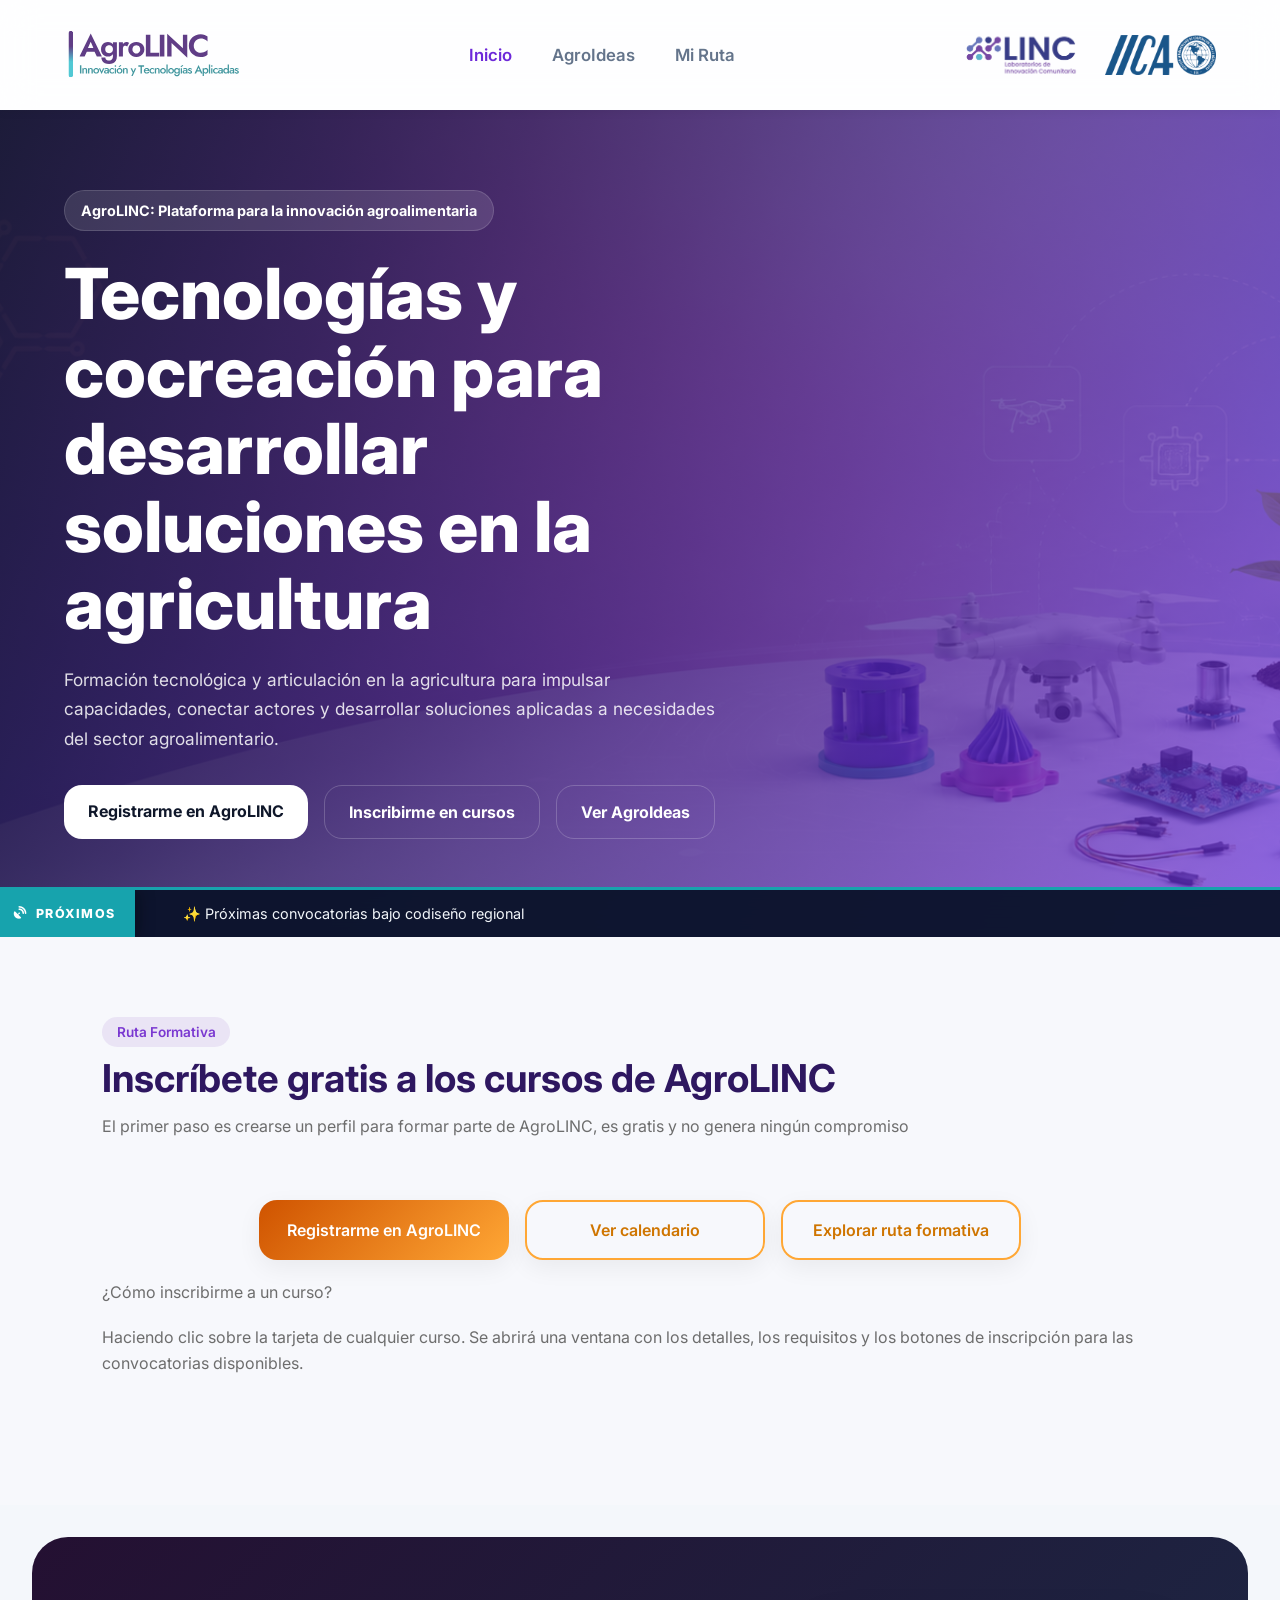
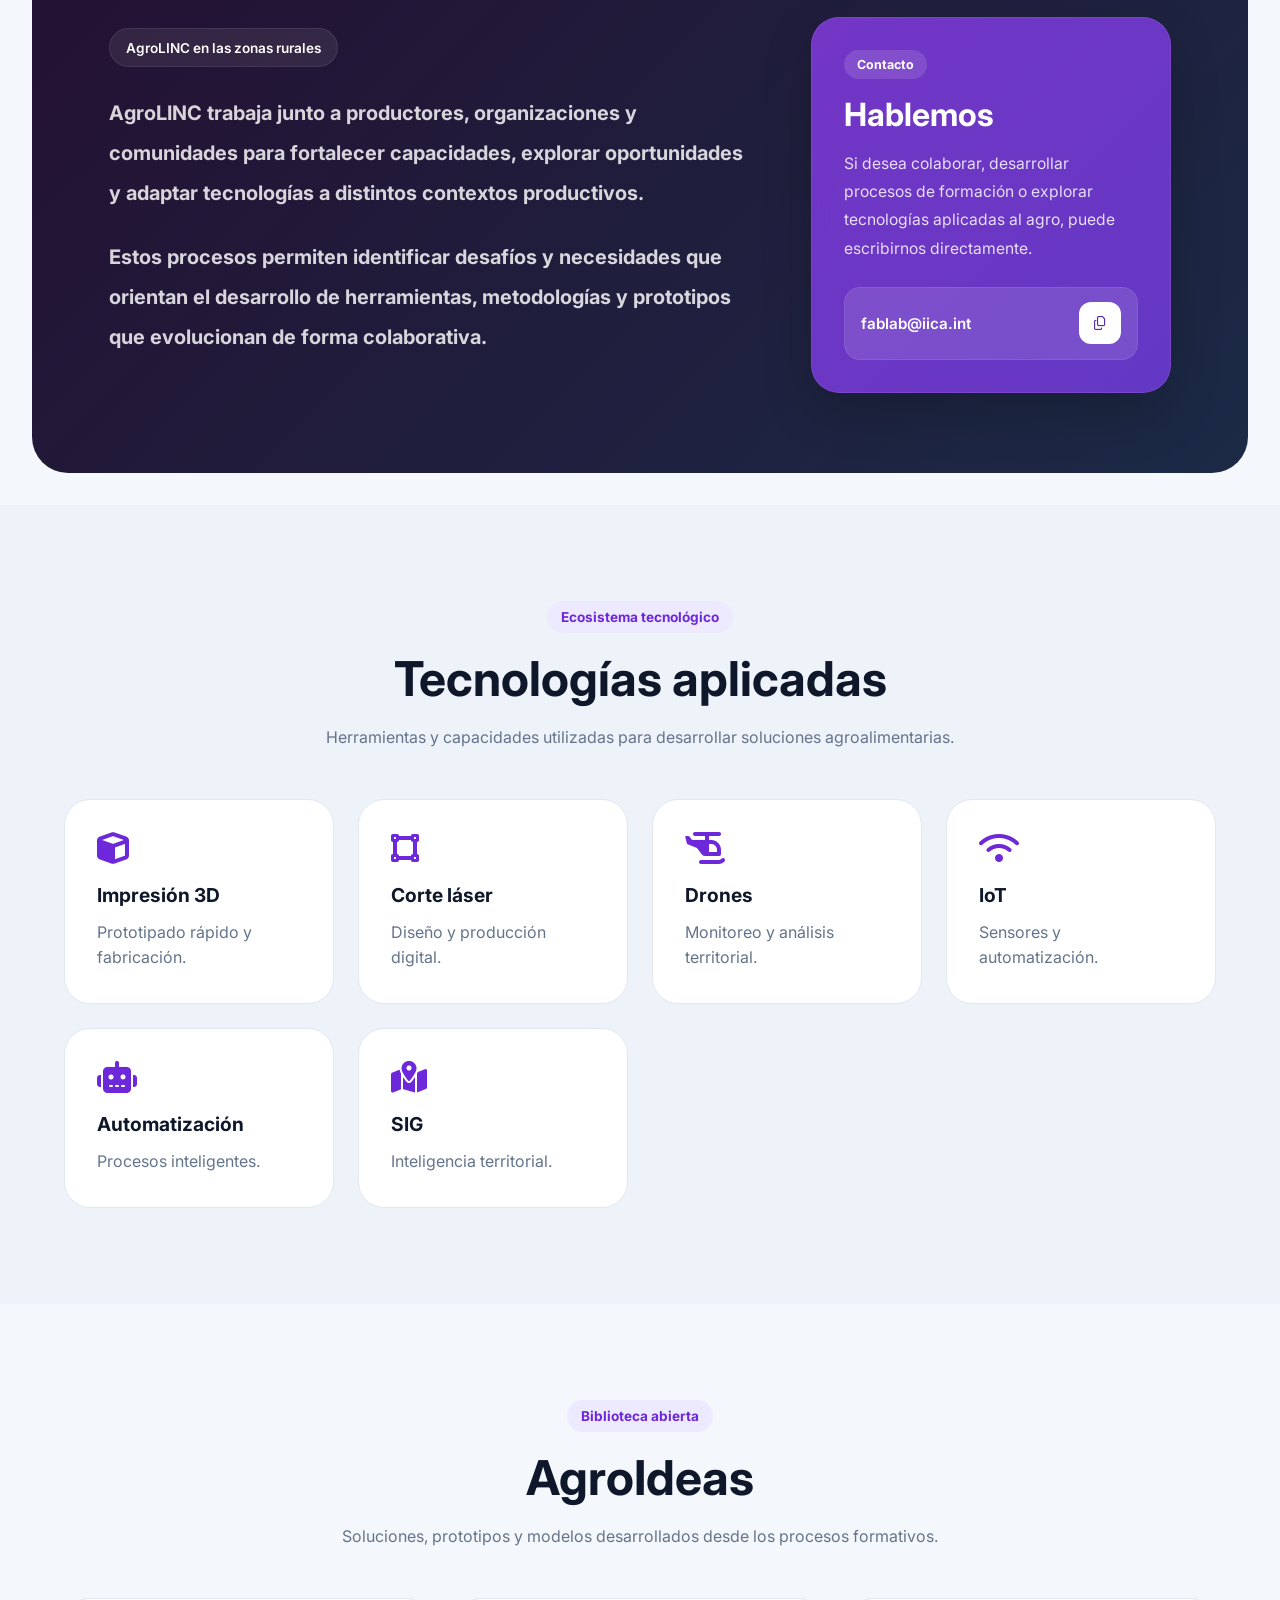
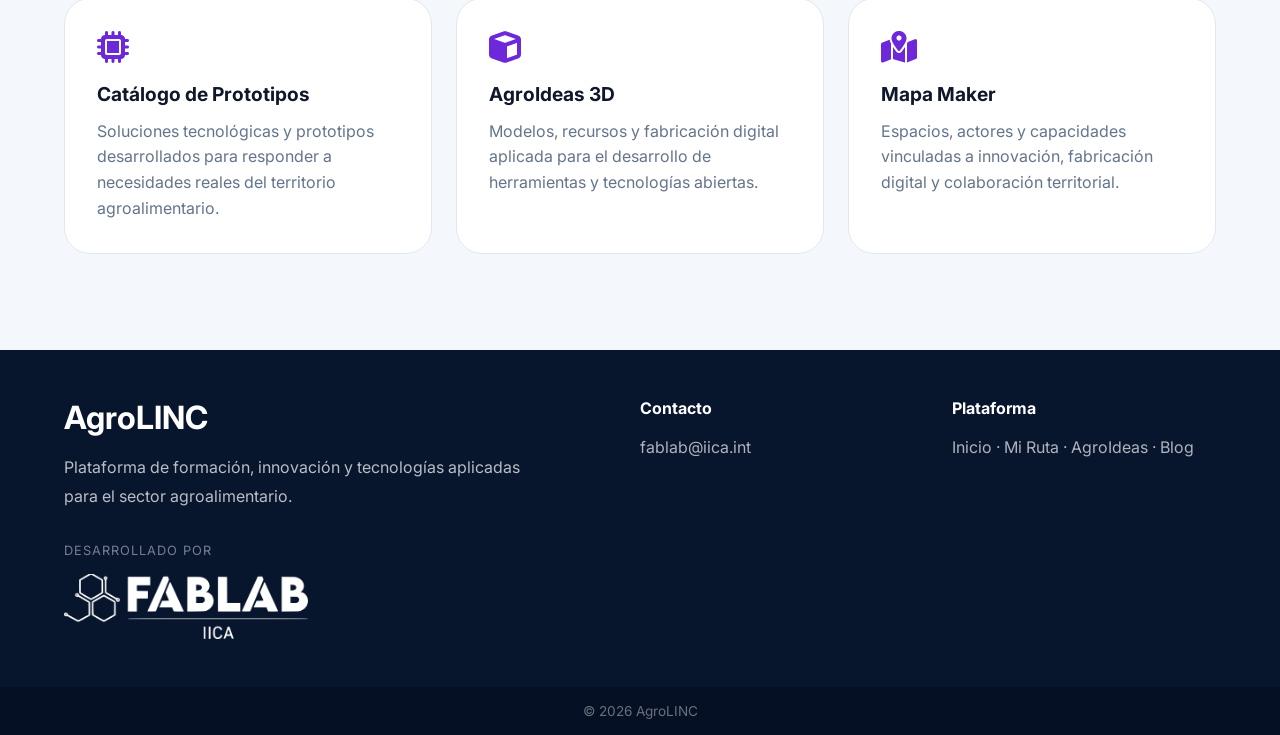
==== commit 36364c0b: "volver textos de los heros" ====
--- a/index.html
+++ b/index.html
@@ -115,21 +115,15 @@
     <div class="hero-grid">
   
       <div class="hero-content">
-        <div class="hero-content">
-          <span class="hero-tag">
-            <i class="fa-solid fa-cubes"></i> Plataforma para la innovación agroalimentaria
-          </span>
-        
-          <span class="hero-section-title">AgroLINC</span>
-        
-          <h1>
-            Tecnologías y cocreación para desarrollar soluciones en la agricultura
-          </h1>
-          
-          <p>
-            Formación tecnológica y articulación en la agricultura para impulsar capacidades, conectar actores y desarrollar soluciones aplicadas a necesidades del sector agroalimentario.
-          </p>
-        </div>
+        <span class="hero-tag">
+          AgroLINC: Plataforma para la innovación agroalimentaria
+        </span>
+        <h1>
+          Tecnologías y cocreación para desarrollar soluciones en la agricultura
+        </h1>
+        <p>
+          Formación tecnológica y articulación en la agricultura para impulsar capacidades, conectar actores y desarrollar soluciones aplicadas a necesidades del sector agroalimentario.
+        </p>
   
         <div class="hero-actions">
           <a href="https://forms.gle/3hsVm6HF35N531JG7" class="primary-btn">
--- a/css/index.css
+++ b/css/index.css
@@ -1931,42 +1931,3 @@
   }
 }
 
-/* =========================================================
-   IDENTIFICADOR CENTRAL DE SECCIÓN (HERO)
-========================================================= */
-.hero-section-title {
-  display: block;
-  font-size: 3.5rem; /* Tamaño imponente */
-  font-weight: 800;  /* Súper negrita */
-  text-transform: uppercase; /* Estilo branding corporativo */
-  letter-spacing: -0.02em; /* Acoplamiento limpio moderno */
-  margin-top: 1rem;
-  margin-bottom: 0.25rem; /* Pegado orgánicamente al H1 */
-  line-height: 1;
-  
-  /* Gradiente premium que combina con tus variables */
-  background: linear-gradient(135deg, var(--primary), var(--accent));
-  -webkit-background-clip: text;
-  -webkit-text-fill-color: transparent;
-  background-clip: text;
-}
-
-/* Ajuste fino al H1 para que la transición de lectura sea perfecta */
-.hero-content h1 {
-  margin-top: 0.5rem;
-  font-size: 2.5rem;
-  color: #0f172a;
-  line-height: 1.2;
-}
-
-/* Adaptación para pantallas de Celulares */
-@media (max-width: 768px) {
-  .hero-section-title {
-    font-size: 2.5rem; /* Un poco más pequeño en teléfonos */
-    margin-top: 0.75rem;
-  }
-  
-  .hero-content h1 {
-    font-size: 1.85rem;
-  }
-}
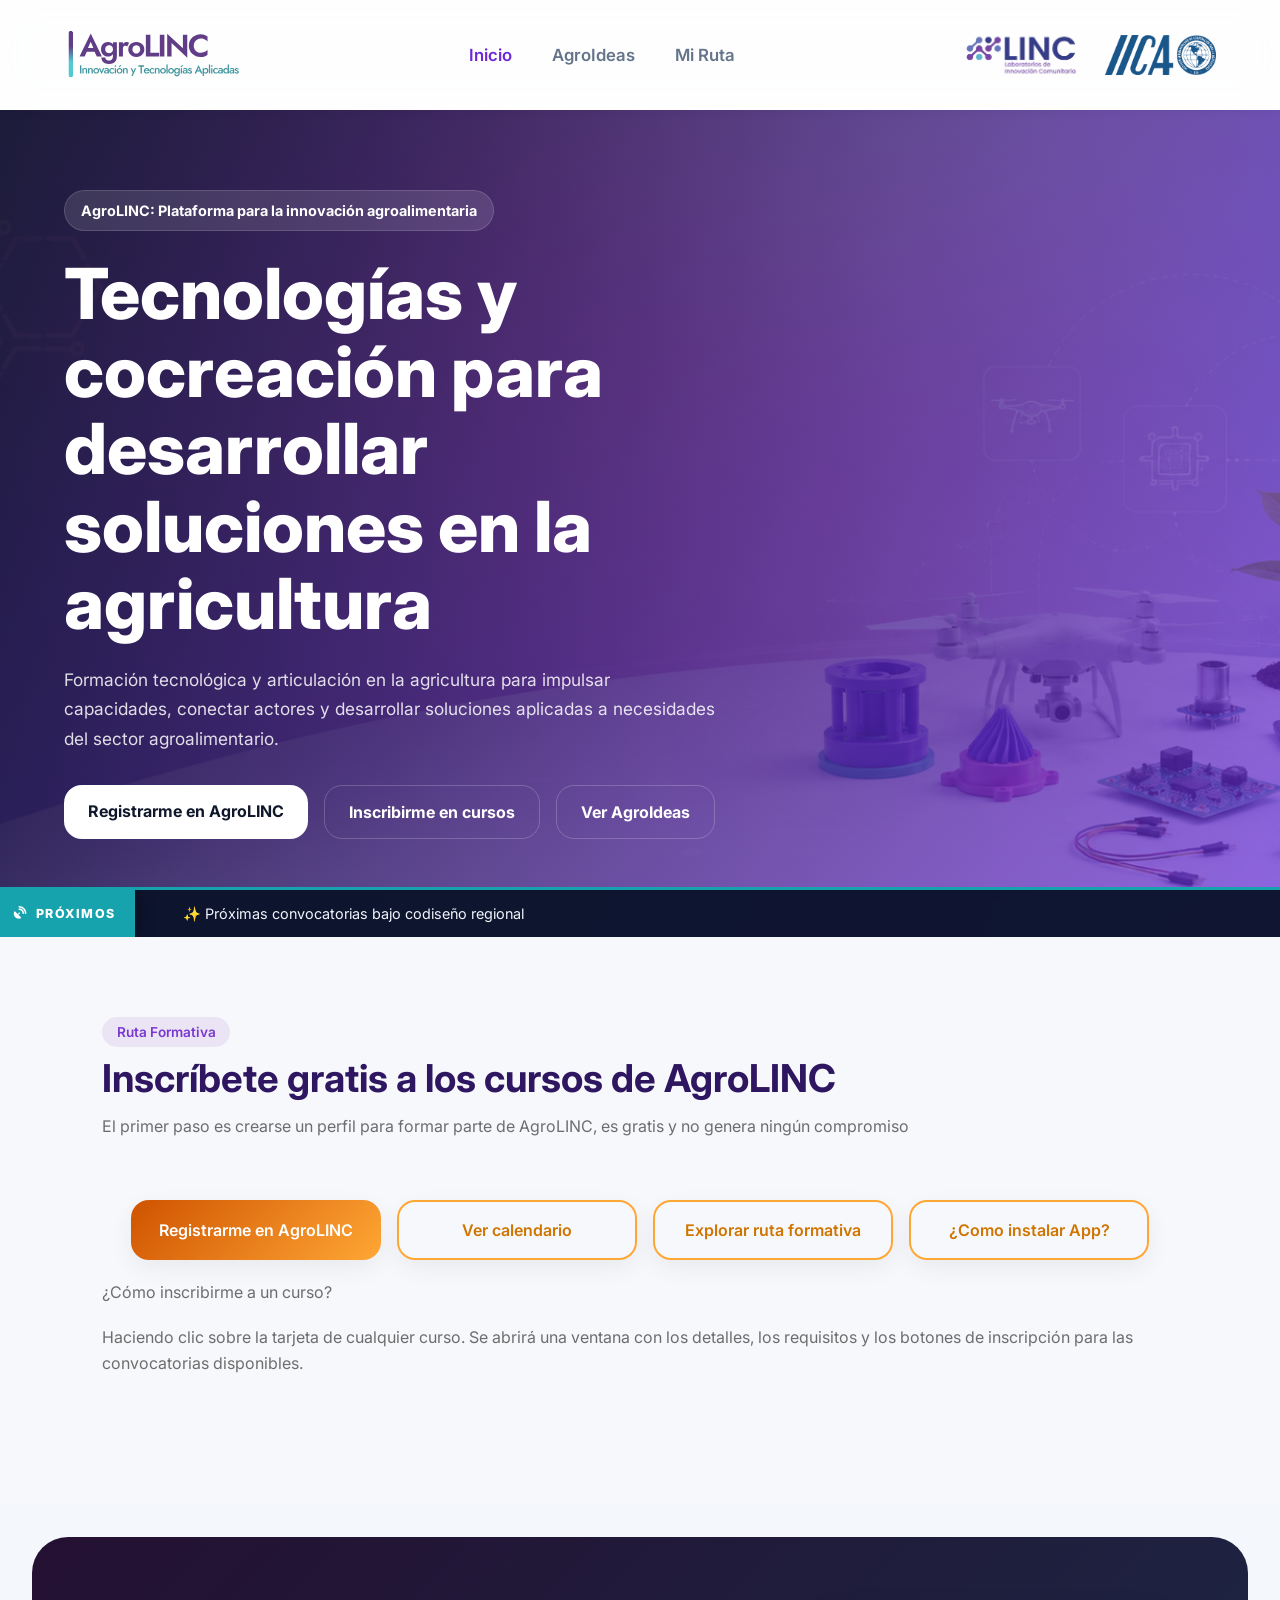
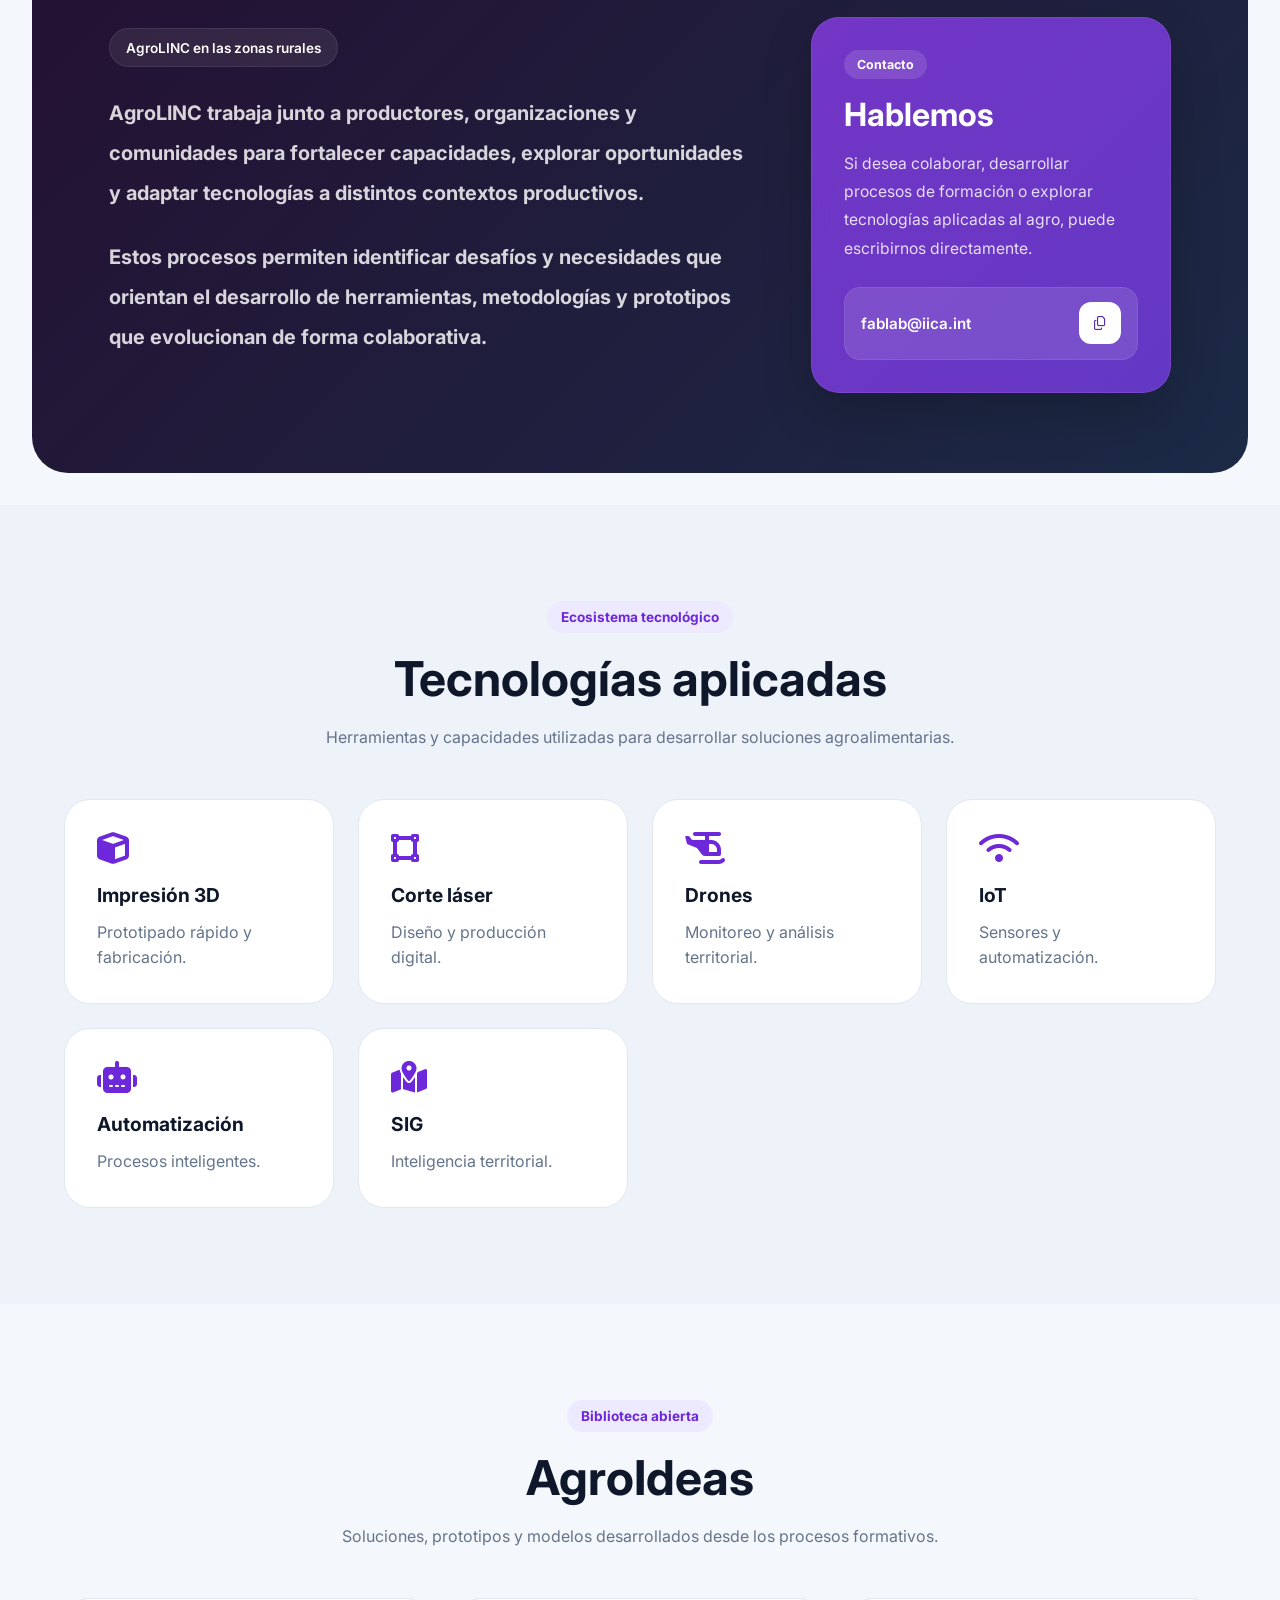
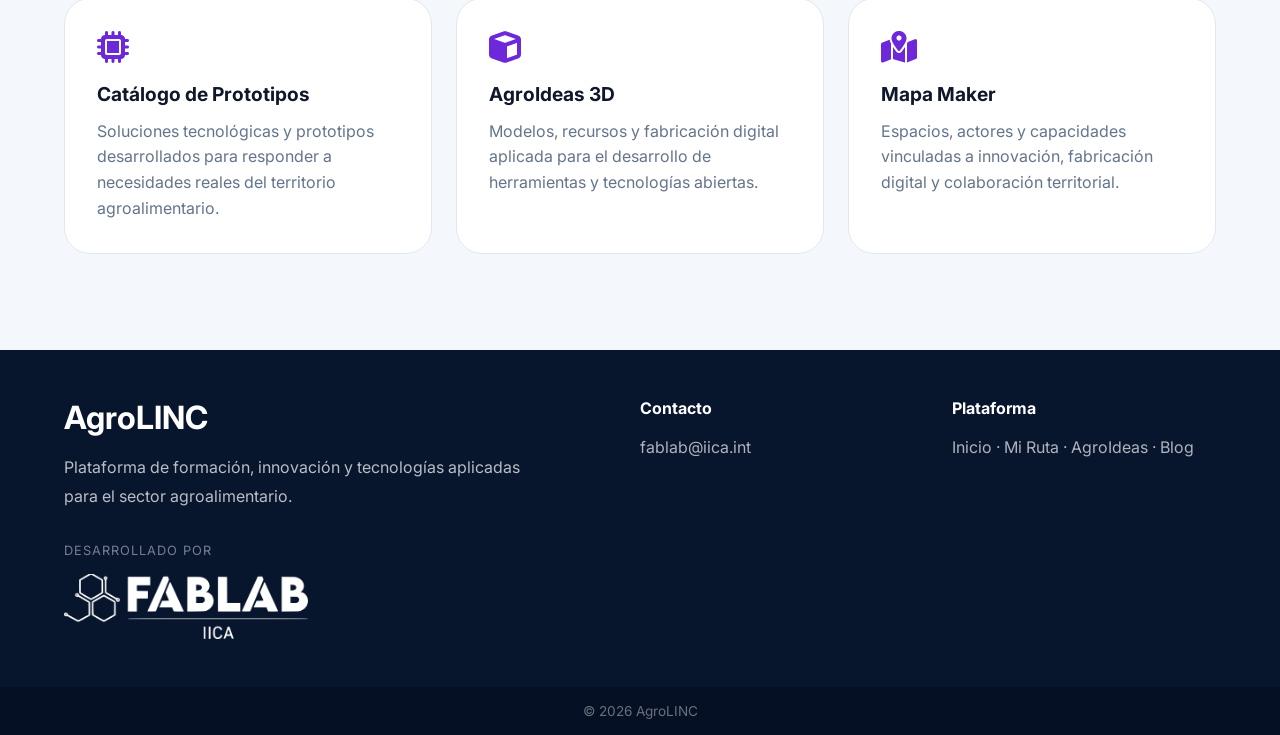
==== commit e0c691c1: "agregar boton" ====
--- a/index.html
+++ b/index.html
@@ -202,6 +202,14 @@
   >
     Explorar ruta formativa
   </a>
+  <a
+    href="#"
+    id="btnInstalar"
+    data-img="assets/images/ruta.jpg"
+    class="agrolinc-card-link"
+  >
+    ¿Como instalar App?
+  </a>
 </div>
     <br>
     <p>
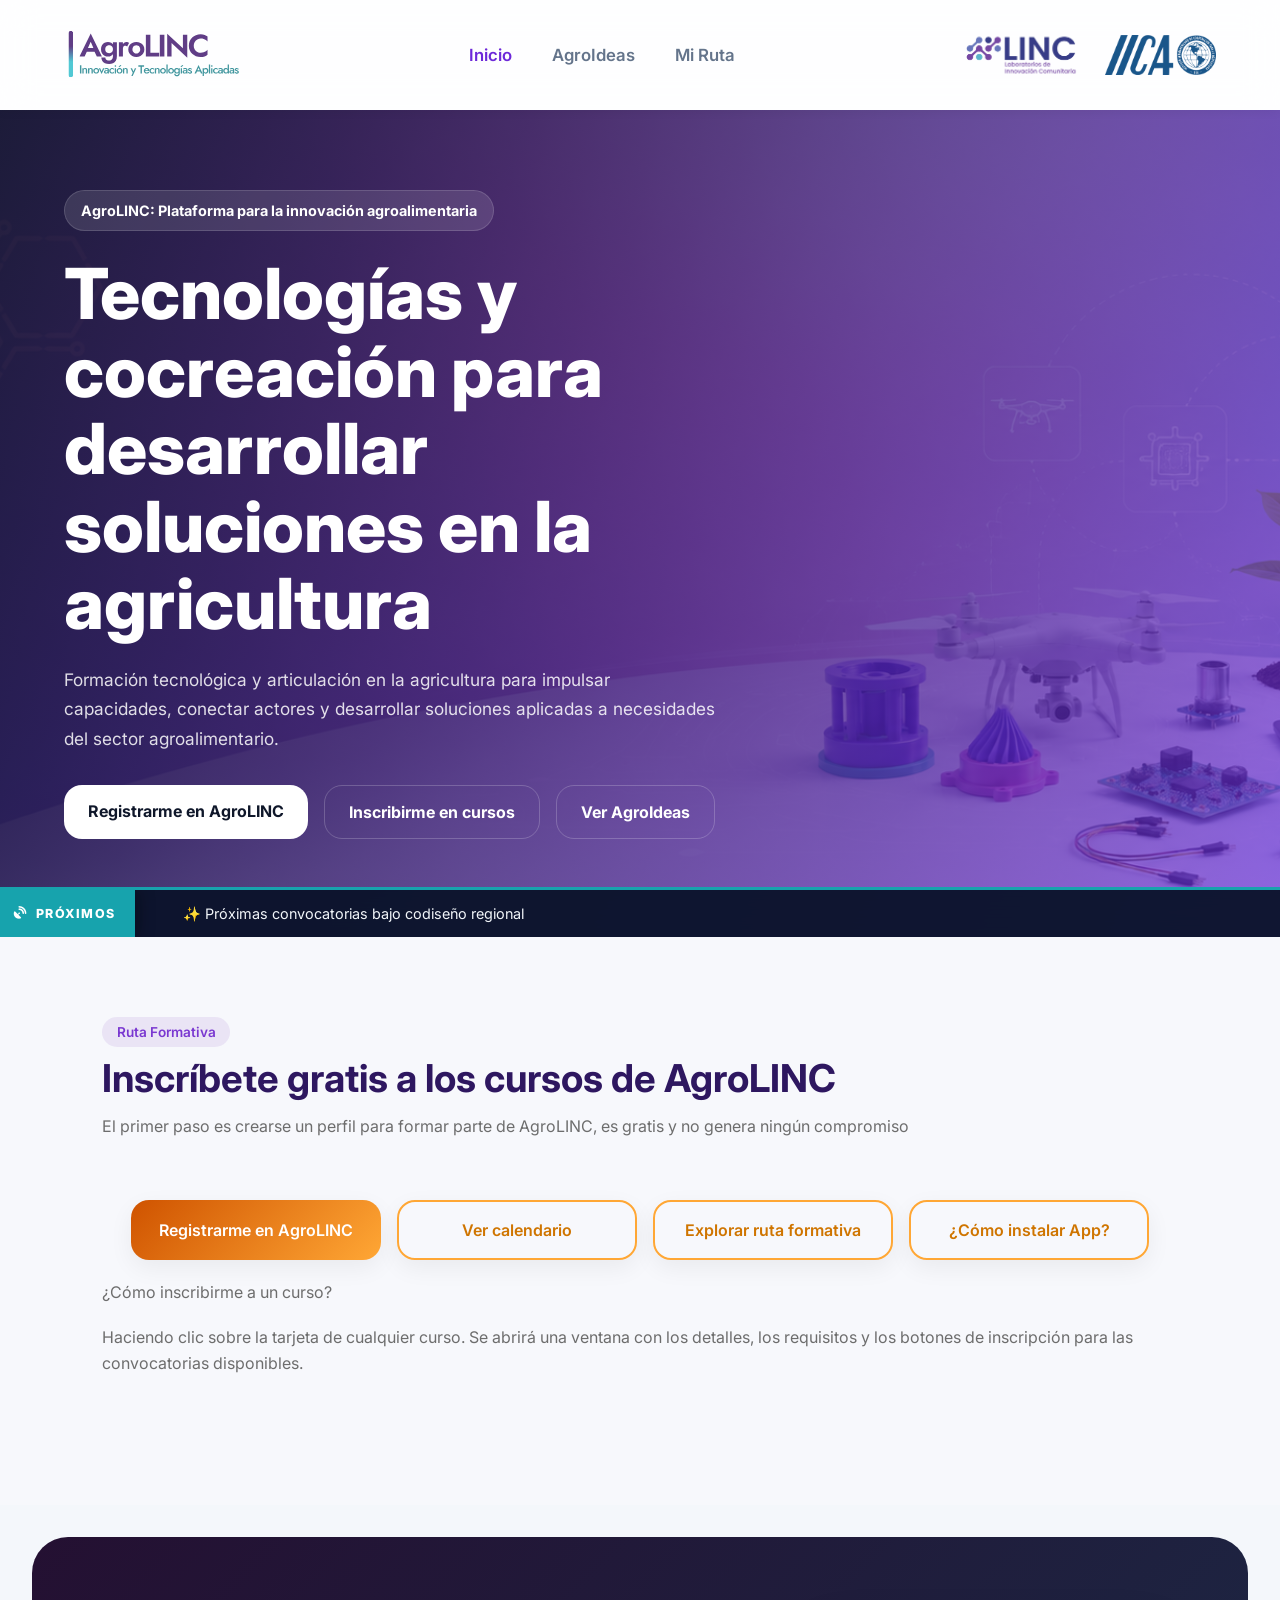
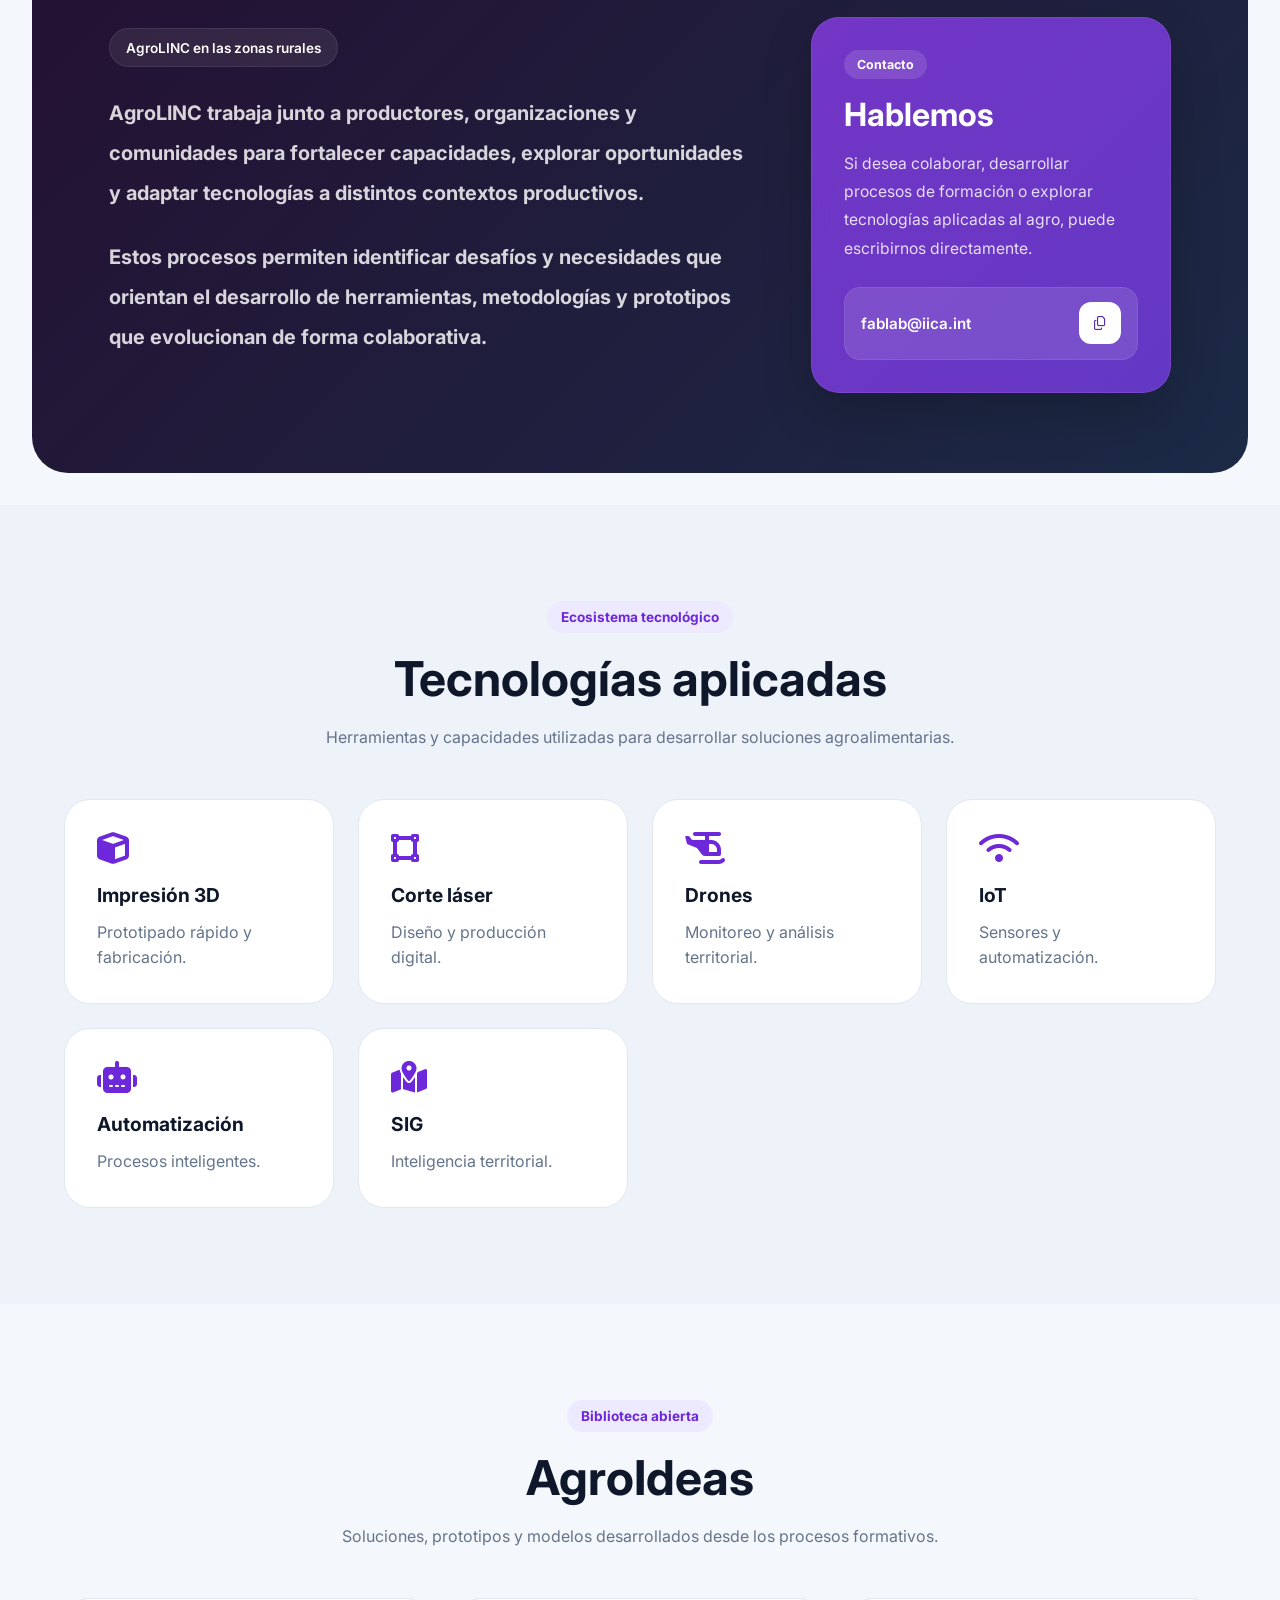
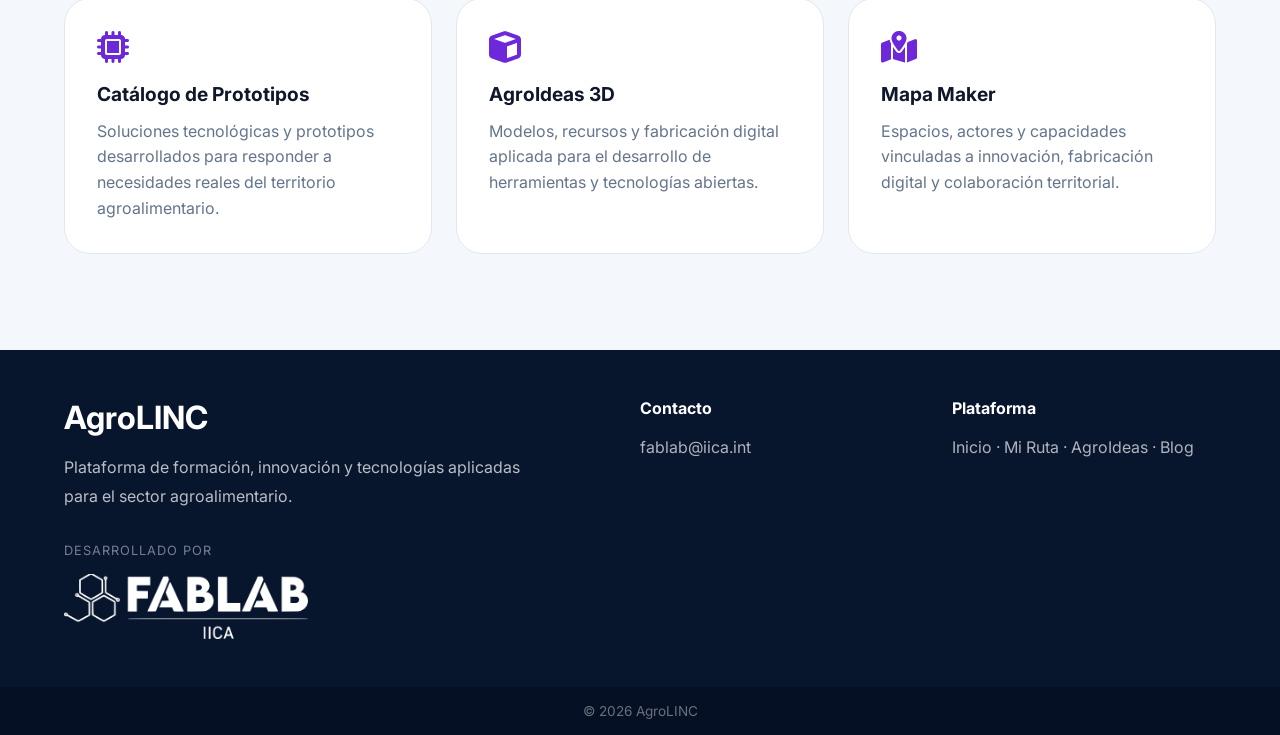
==== commit dfb6d8b8: "agregar boton arreglar js" ====
--- a/index.html
+++ b/index.html
@@ -205,10 +205,10 @@
   <a
     href="#"
     id="btnInstalar"
-    data-img="assets/images/ruta.jpg"
+    data-img="assets/images/instalar.jpg"
     class="agrolinc-card-link"
   >
-    ¿Como instalar App?
+    ¿Cómo instalar App?
   </a>
 </div>
     <br>
